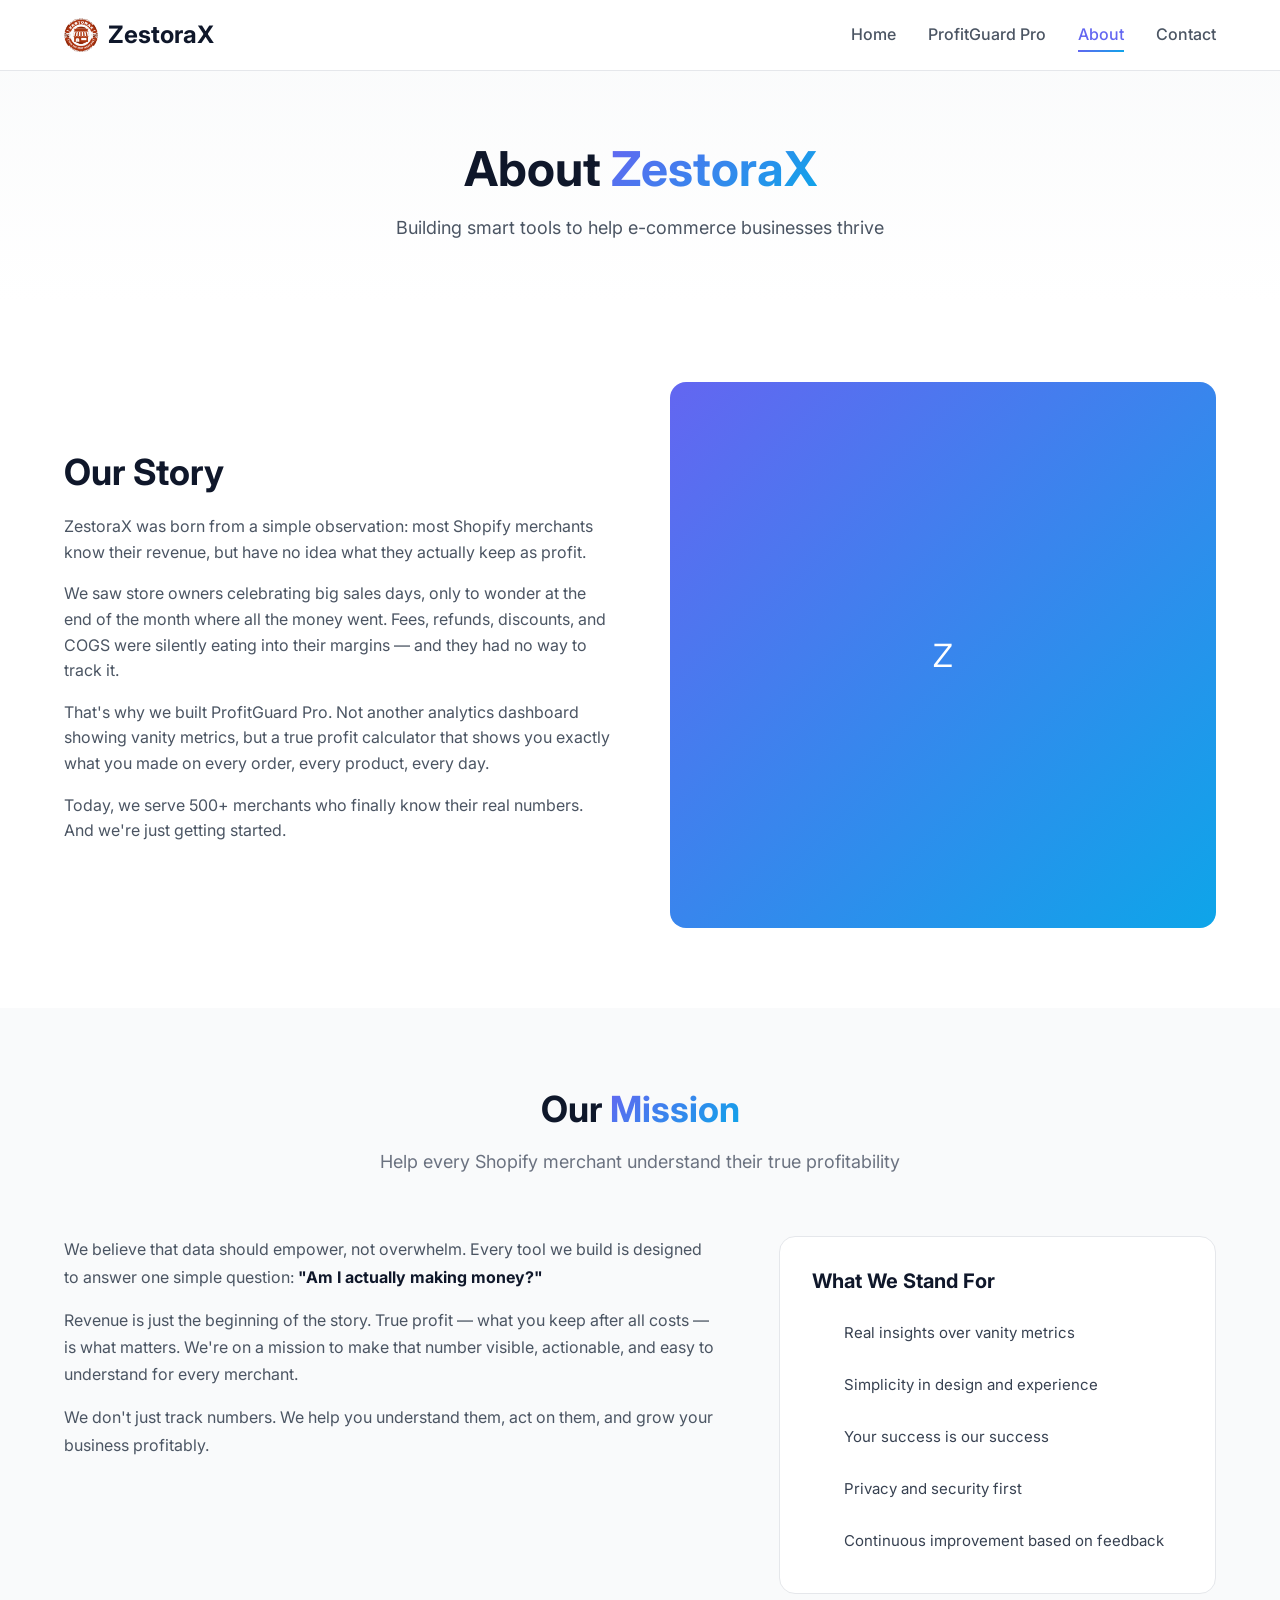
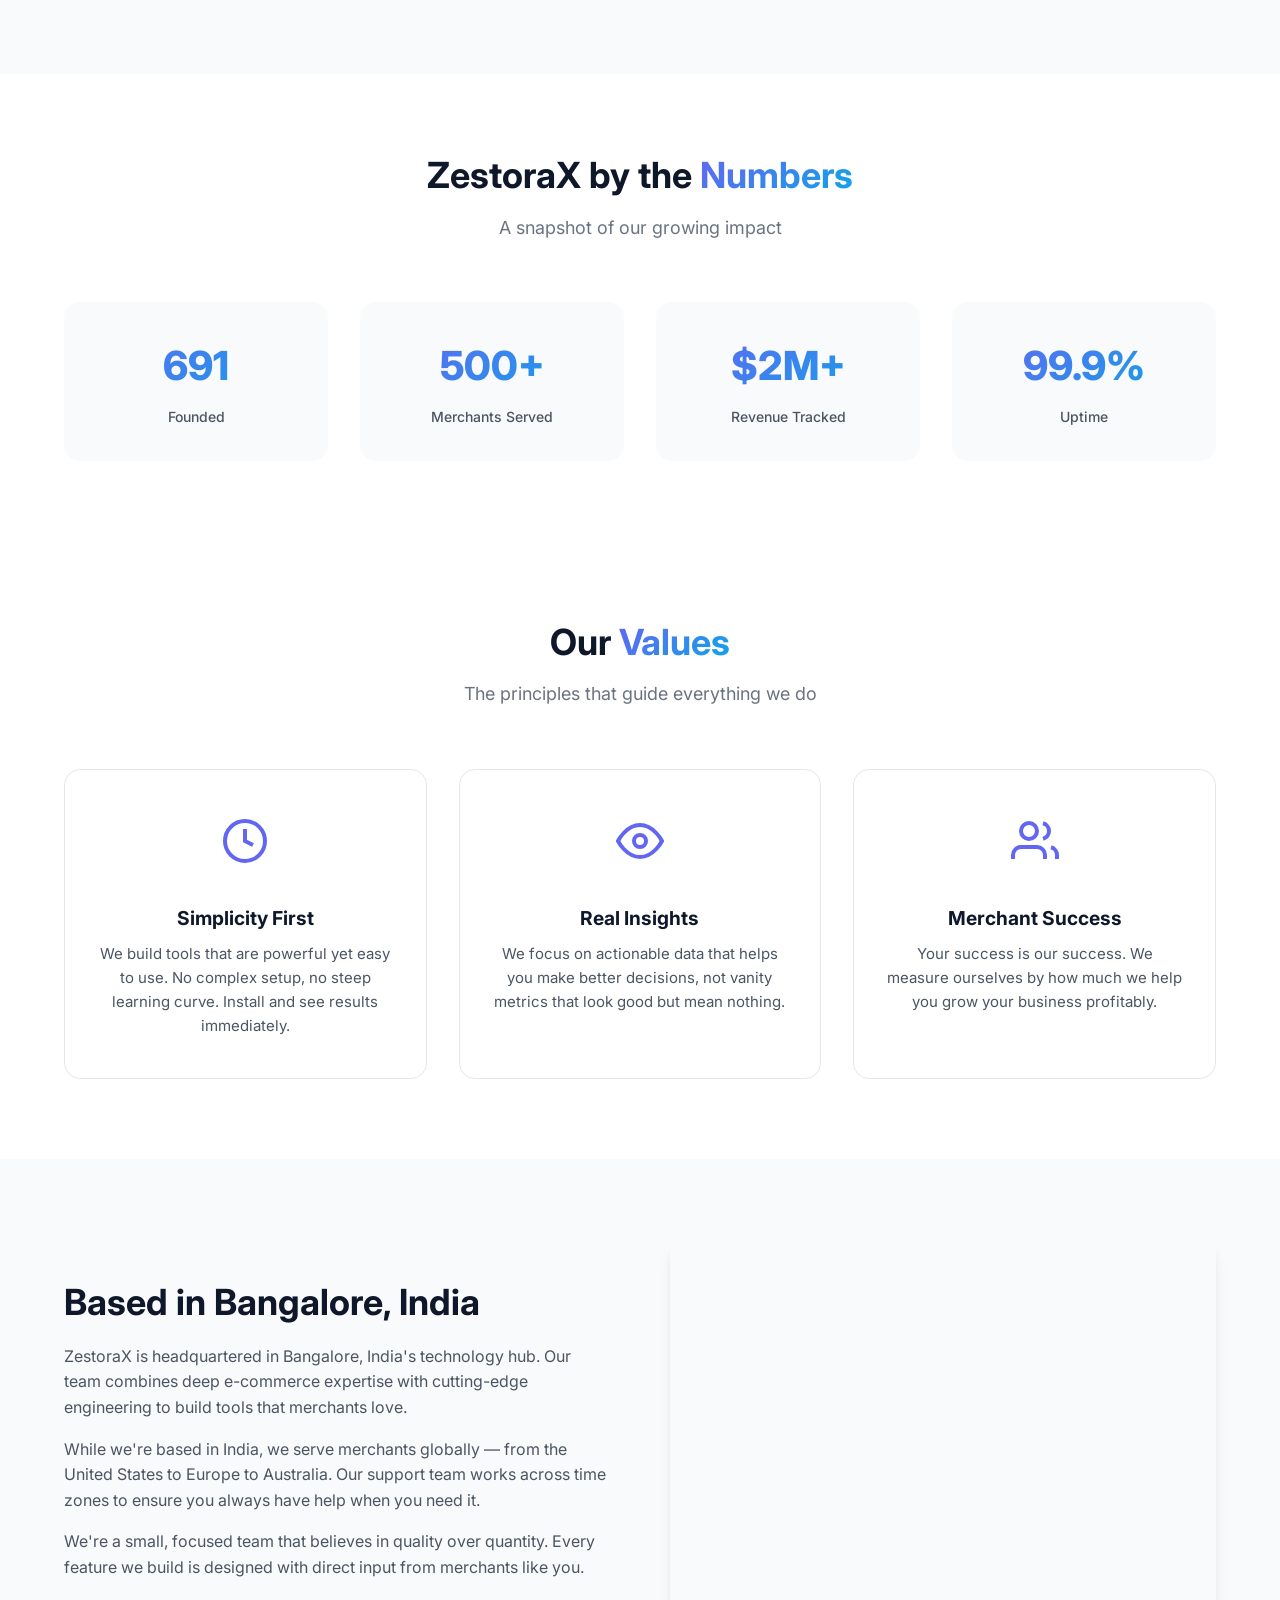
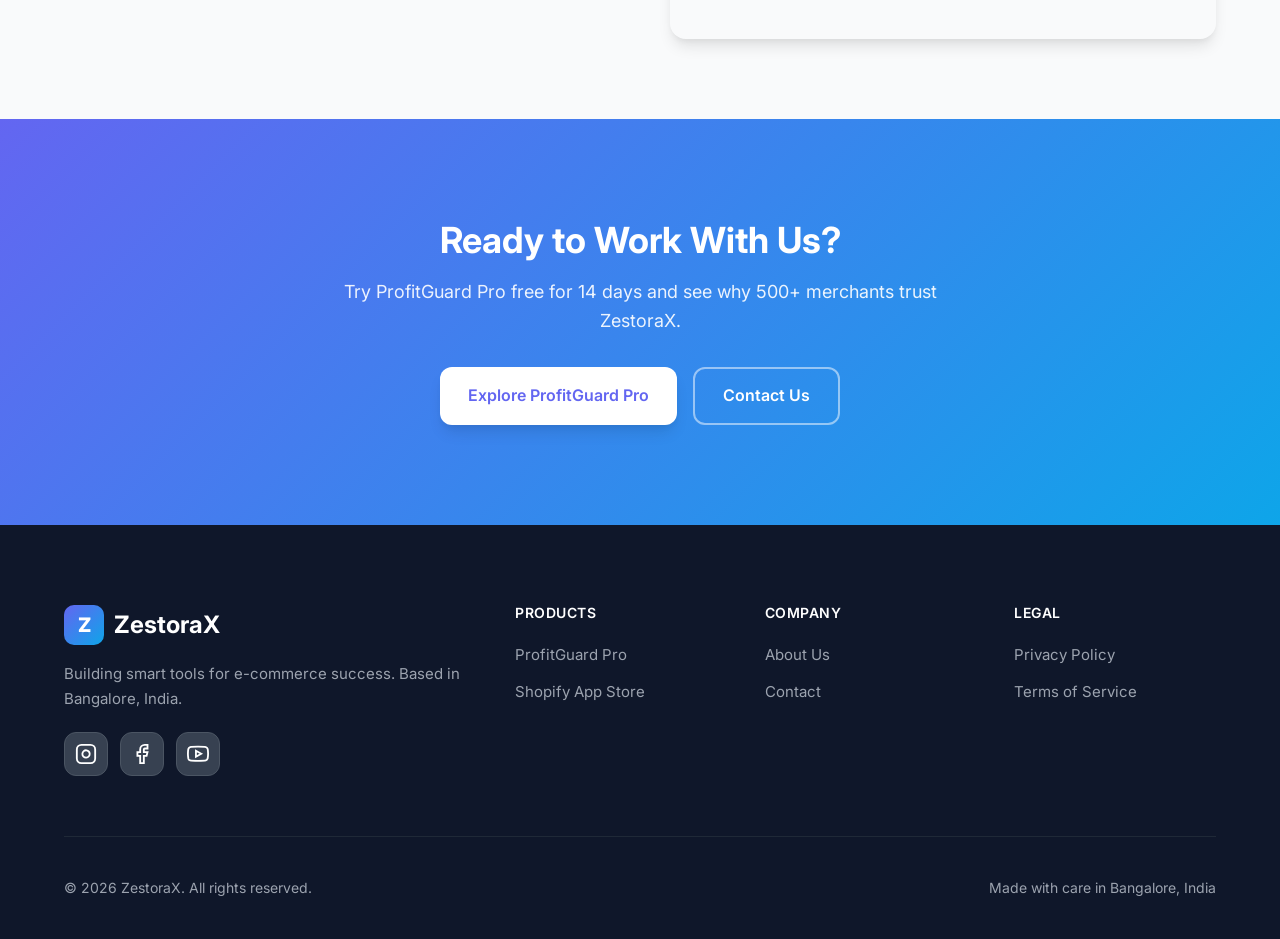
==== about.html @ a328f744 "Add social media links to all pages - YouTube: https://www.youtube.com/@ZestoraX-m9f - Instagram: ht" ====
<!DOCTYPE html>
<html lang="en">
<head>
    <meta charset="UTF-8">
    <meta name="viewport" content="width=device-width, initial-scale=1.0">
    <meta name="description" content="About ZestoraX - Learn about our mission to help Shopify merchants understand their true profitability. Based in Bangalore, serving 500+ merchants worldwide.">
    <meta name="keywords" content="ZestoraX, about us, Shopify apps, e-commerce tools, Bangalore, profit analytics">
    <title>About Us - ZestoraX | E-commerce Tools for Shopify</title>
    <link rel="stylesheet" href="css/styles.css">
    <link rel="preconnect" href="https://fonts.googleapis.com">
    <link rel="preconnect" href="https://fonts.gstatic.com" crossorigin>
    <link href="https://fonts.googleapis.com/css2?family=Inter:wght@400;500;600;700;800&display=swap" rel="stylesheet">
    <link rel="icon" type="image/png" href="images/logo.png">
</head>
<body>
    <!-- Navigation -->
    <nav class="navbar">
        <div class="container">
            <a href="index.html" class="logo">
                <img src="images/logo.png" alt="ZestoraX" class="logo-img">
                <span class="logo-text">ZestoraX</span>
            </a>
            <button class="mobile-menu-btn" aria-label="Toggle menu">
                <span></span>
                <span></span>
                <span></span>
            </button>
            <ul class="nav-links">
                <li><a href="index.html">Home</a></li>
                <li><a href="profitguard-pro.html">ProfitGuard Pro</a></li>
                <li><a href="about.html" class="active">About</a></li>
                <li><a href="contact.html">Contact</a></li>
            </ul>
        </div>
    </nav>

    <!-- Page Header -->
    <section class="page-header">
        <div class="container">
            <h1>About <span class="gradient-text">ZestoraX</span></h1>
            <p>Building smart tools to help e-commerce businesses thrive</p>
        </div>
    </section>

    <!-- Our Story Section -->
    <section class="about-content">
        <div class="container">
            <div class="about-grid">
                <div class="about-text">
                    <h2>Our Story</h2>
                    <p>
                        ZestoraX was born from a simple observation: most Shopify merchants know their revenue, but have no idea what they actually keep as profit.
                    </p>
                    <p>
                        We saw store owners celebrating big sales days, only to wonder at the end of the month where all the money went. Fees, refunds, discounts, and COGS were silently eating into their margins — and they had no way to track it.
                    </p>
                    <p>
                        That's why we built ProfitGuard Pro. Not another analytics dashboard showing vanity metrics, but a true profit calculator that shows you exactly what you made on every order, every product, every day.
                    </p>
                    <p>
                        Today, we serve 500+ merchants who finally know their real numbers. And we're just getting started.
                    </p>
                </div>
                <div class="about-image">
                    <div class="placeholder">Z</div>
                </div>
            </div>
        </div>
    </section>

    <!-- Mission Section -->
    <section class="values-section">
        <div class="container">
            <div class="section-header">
                <h2>Our <span class="gradient-text">Mission</span></h2>
                <p>Help every Shopify merchant understand their true profitability</p>
            </div>
            <div class="mission-grid">
                <div class="mission-content">
                    <p>
                        We believe that data should empower, not overwhelm. Every tool we build is designed to answer one simple question: <strong>"Am I actually making money?"</strong>
                    </p>
                    <p>
                        Revenue is just the beginning of the story. True profit — what you keep after all costs — is what matters. We're on a mission to make that number visible, actionable, and easy to understand for every merchant.
                    </p>
                    <p>
                        We don't just track numbers. We help you understand them, act on them, and grow your business profitably.
                    </p>
                </div>
                <div class="mission-values">
                    <h3>What We Stand For</h3>
                    <ul class="feature-list">
                        <li>Real insights over vanity metrics</li>
                        <li>Simplicity in design and experience</li>
                        <li>Your success is our success</li>
                        <li>Privacy and security first</li>
                        <li>Continuous improvement based on feedback</li>
                    </ul>
                </div>
            </div>
        </div>
    </section>

    <!-- Company Stats Section -->
    <section class="company-stats">
        <div class="container">
            <div class="section-header">
                <h2>ZestoraX by the <span class="gradient-text">Numbers</span></h2>
                <p>A snapshot of our growing impact</p>
            </div>
            <div class="stats-grid">
                <div class="stat-card">
                    <div class="stat-value">2026</div>
                    <div class="stat-label">Founded</div>
                </div>
                <div class="stat-card">
                    <div class="stat-value">500+</div>
                    <div class="stat-label">Merchants Served</div>
                </div>
                <div class="stat-card">
                    <div class="stat-value">$2M+</div>
                    <div class="stat-label">Revenue Tracked</div>
                </div>
                <div class="stat-card">
                    <div class="stat-value">99.9%</div>
                    <div class="stat-label">Uptime</div>
                </div>
            </div>
        </div>
    </section>

    <!-- Values Section -->
    <section class="values-section" style="background: var(--white);">
        <div class="container">
            <div class="section-header">
                <h2>Our <span class="gradient-text">Values</span></h2>
                <p>The principles that guide everything we do</p>
            </div>
            <div class="values-grid">
                <div class="value-card">
                    <div class="icon">
                        <svg viewBox="0 0 24 24" fill="none" stroke="currentColor" stroke-width="2" style="width: 48px; height: 48px; stroke: var(--primary);">
                            <circle cx="12" cy="12" r="10"/>
                            <polyline points="12 6 12 12 16 14"/>
                        </svg>
                    </div>
                    <h3>Simplicity First</h3>
                    <p>We build tools that are powerful yet easy to use. No complex setup, no steep learning curve. Install and see results immediately.</p>
                </div>
                <div class="value-card">
                    <div class="icon">
                        <svg viewBox="0 0 24 24" fill="none" stroke="currentColor" stroke-width="2" style="width: 48px; height: 48px; stroke: var(--primary);">
                            <path d="M1 12s4-8 11-8 11 8 11 8-4 8-11 8-11-8-11-8z"/>
                            <circle cx="12" cy="12" r="3"/>
                        </svg>
                    </div>
                    <h3>Real Insights</h3>
                    <p>We focus on actionable data that helps you make better decisions, not vanity metrics that look good but mean nothing.</p>
                </div>
                <div class="value-card">
                    <div class="icon">
                        <svg viewBox="0 0 24 24" fill="none" stroke="currentColor" stroke-width="2" style="width: 48px; height: 48px; stroke: var(--primary);">
                            <path d="M17 21v-2a4 4 0 0 0-4-4H5a4 4 0 0 0-4 4v2"/>
                            <circle cx="9" cy="7" r="4"/>
                            <path d="M23 21v-2a4 4 0 0 0-3-3.87"/>
                            <path d="M16 3.13a4 4 0 0 1 0 7.75"/>
                        </svg>
                    </div>
                    <h3>Merchant Success</h3>
                    <p>Your success is our success. We measure ourselves by how much we help you grow your business profitably.</p>
                </div>
            </div>
        </div>
    </section>

    <!-- Location Section -->
    <section class="about-content" style="background: var(--gray-50);">
        <div class="container">
            <div class="about-grid">
                <div class="about-text">
                    <h2>Based in Bangalore, India</h2>
                    <p>
                        ZestoraX is headquartered in Bangalore, India's technology hub. Our team combines deep e-commerce expertise with cutting-edge engineering to build tools that merchants love.
                    </p>
                    <p>
                        While we're based in India, we serve merchants globally — from the United States to Europe to Australia. Our support team works across time zones to ensure you always have help when you need it.
                    </p>
                    <p>
                        We're a small, focused team that believes in quality over quantity. Every feature we build is designed with direct input from merchants like you.
                    </p>
                </div>
                <div class="map-container">
                    <iframe
                        src="https://www.google.com/maps/embed?pb=!1m18!1m12!1m3!1d497699.9973874144!2d77.35074421903857!3d12.95384772557481!2m3!1f0!2f0!3f0!3m2!1i1024!2i768!4f13.1!3m3!1m2!1s0x3bae1670c9b44e6d%3A0xf8dfc3e8517e4fe0!2sBengaluru%2C%20Karnataka%2C%20India!5e0!3m2!1sen!2sus!4v1699000000000!5m2!1sen!2sus"
                        width="100%"
                        height="100%"
                        style="border:0; border-radius: 16px;"
                        allowfullscreen=""
                        loading="lazy"
                        referrerpolicy="no-referrer-when-downgrade">
                    </iframe>
                </div>
            </div>
        </div>
    </section>

    <!-- CTA Section -->
    <section class="cta">
        <div class="container">
            <div class="cta-content">
                <h2>Ready to Work With Us?</h2>
                <p>Try ProfitGuard Pro free for 14 days and see why 500+ merchants trust ZestoraX.</p>
                <div style="display: flex; gap: 16px; justify-content: center; flex-wrap: wrap;">
                    <a href="profitguard-pro.html" class="btn btn-white">Explore ProfitGuard Pro</a>
                    <a href="contact.html" class="btn btn-outline-light">Contact Us</a>
                </div>
            </div>
        </div>
    </section>

    <!-- Footer -->
    <footer class="footer">
        <div class="container">
            <div class="footer-grid">
                <div class="footer-brand">
                    <a href="index.html" class="logo">
                        <span class="logo-icon">Z</span>
                        <span class="logo-text">ZestoraX</span>
                    </a>
                    <p>Building smart tools for e-commerce success. Based in Bangalore, India.</p>
                    <!-- Social Media Links -->
                    <div class="social-links">
                        <a href="https://www.instagram.com/zestorax.shop/" target="_blank" aria-label="Instagram" class="social-link">
                            <svg viewBox="0 0 24 24" fill="none" stroke="currentColor" stroke-width="2">
                                <rect x="2" y="2" width="20" height="20" rx="5" ry="5"/>
                                <path d="M16 11.37A4 4 0 1 1 12.63 8 4 4 0 0 1 16 11.37z"/>
                                <line x1="17.5" y1="6.5" x2="17.51" y2="6.5"/>
                            </svg>
                        </a>
                        <a href="https://www.facebook.com/profile.php?id=61576040707644" target="_blank" aria-label="Facebook" class="social-link">
                            <svg viewBox="0 0 24 24" fill="none" stroke="currentColor" stroke-width="2">
                                <path d="M18 2h-3a5 5 0 0 0-5 5v3H7v4h3v8h4v-8h3l1-4h-4V7a1 1 0 0 1 1-1h3z"/>
                            </svg>
                        </a>
                        <a href="https://www.youtube.com/@ZestoraX-m9f" target="_blank" aria-label="YouTube" class="social-link">
                            <svg viewBox="0 0 24 24" fill="none" stroke="currentColor" stroke-width="2">
                                <path d="M22.54 6.42a2.78 2.78 0 0 0-1.94-2C18.88 4 12 4 12 4s-6.88 0-8.6.46a2.78 2.78 0 0 0-1.94 2A29 29 0 0 0 1 11.75a29 29 0 0 0 .46 5.33A2.78 2.78 0 0 0 3.4 19c1.72.46 8.6.46 8.6.46s6.88 0 8.6-.46a2.78 2.78 0 0 0 1.94-2 29 29 0 0 0 .46-5.25 29 29 0 0 0-.46-5.33z"/>
                                <polygon points="9.75 15.02 15.5 11.75 9.75 8.48 9.75 15.02"/>
                            </svg>
                        </a>
                    </div>
                </div>
                <div class="footer-links">
                    <h4>Products</h4>
                    <ul>
                        <li><a href="profitguard-pro.html">ProfitGuard Pro</a></li>
                        <li><a href="https://apps.shopify.com/profitguard-2" target="_blank">Shopify App Store</a></li>
                    </ul>
                </div>
                <div class="footer-links">
                    <h4>Company</h4>
                    <ul>
                        <li><a href="about.html">About Us</a></li>
                        <li><a href="contact.html">Contact</a></li>
                    </ul>
                </div>
                <div class="footer-links">
                    <h4>Legal</h4>
                    <ul>
                        <li><a href="privacy.html">Privacy Policy</a></li>
                        <li><a href="terms.html">Terms of Service</a></li>
                    </ul>
                </div>
            </div>
            <div class="footer-bottom">
                <p>&copy; 2026 ZestoraX. All rights reserved.</p>
                <p>Made with care in Bangalore, India</p>
            </div>
        </div>
    </footer>

    <script src="js/main.js"></script>
</body>
</html>
---- css/styles.css ----
/* ============================================
   ZestoraX Website - Professional Styles
   ============================================ */

/* CSS Variables */
:root {
    --primary: #6366f1;
    --primary-dark: #4f46e5;
    --primary-light: #818cf8;
    --secondary: #0ea5e9;
    --accent: #22c55e;
    --accent-light: #4ade80;
    --warning: #f59e0b;
    --danger: #ef4444;
    --dark: #0f172a;
    --dark-light: #1e293b;
    --gray-900: #111827;
    --gray-800: #1f2937;
    --gray-700: #374151;
    --gray-600: #4b5563;
    --gray-500: #6b7280;
    --gray-400: #9ca3af;
    --gray-300: #d1d5db;
    --gray-200: #e5e7eb;
    --gray-100: #f3f4f6;
    --gray-50: #f9fafb;
    --white: #ffffff;
    --gradient: linear-gradient(135deg, var(--primary) 0%, var(--secondary) 100%);
    --gradient-dark: linear-gradient(135deg, var(--primary-dark) 0%, #0284c7 100%);
    --gradient-subtle: linear-gradient(135deg, rgba(99, 102, 241, 0.1) 0%, rgba(14, 165, 233, 0.1) 100%);
    --shadow-sm: 0 1px 2px 0 rgba(0, 0, 0, 0.05);
    --shadow: 0 4px 6px -1px rgba(0, 0, 0, 0.1), 0 2px 4px -1px rgba(0, 0, 0, 0.06);
    --shadow-md: 0 10px 15px -3px rgba(0, 0, 0, 0.1), 0 4px 6px -2px rgba(0, 0, 0, 0.05);
    --shadow-lg: 0 20px 25px -5px rgba(0, 0, 0, 0.1), 0 10px 10px -5px rgba(0, 0, 0, 0.04);
    --shadow-xl: 0 25px 50px -12px rgba(0, 0, 0, 0.25);
    --radius: 12px;
    --radius-lg: 16px;
    --radius-xl: 24px;
    --transition: all 0.3s ease;
}

/* Reset & Base */
*, *::before, *::after {
    margin: 0;
    padding: 0;
    box-sizing: border-box;
}

html {
    scroll-behavior: smooth;
}

body {
    font-family: 'Inter', -apple-system, BlinkMacSystemFont, 'Segoe UI', Roboto, sans-serif;
    font-size: 16px;
    line-height: 1.6;
    color: var(--gray-700);
    background: var(--white);
    -webkit-font-smoothing: antialiased;
}

a {
    text-decoration: none;
    color: inherit;
    transition: var(--transition);
}

ul {
    list-style: none;
}

img {
    max-width: 100%;
    height: auto;
}

/* Container */
.container {
    max-width: 1200px;
    margin: 0 auto;
    padding: 0 24px;
}

/* Typography */
h1, h2, h3, h4, h5, h6 {
    color: var(--dark);
    font-weight: 700;
    line-height: 1.2;
}

h1 { font-size: clamp(2rem, 4vw, 3rem); }
h2 { font-size: clamp(1.5rem, 3vw, 2.25rem); }
h3 { font-size: clamp(1.1rem, 1.5vw, 1.25rem); }

.gradient-text {
    background: var(--gradient);
    -webkit-background-clip: text;
    -webkit-text-fill-color: transparent;
    background-clip: text;
}

/* Buttons */
.btn {
    display: inline-flex;
    align-items: center;
    justify-content: center;
    padding: 14px 28px;
    font-size: 16px;
    font-weight: 600;
    border-radius: var(--radius);
    cursor: pointer;
    transition: var(--transition);
    border: none;
    gap: 8px;
}

.btn-primary {
    background: var(--gradient);
    color: var(--white);
    box-shadow: 0 4px 14px rgba(99, 102, 241, 0.4);
}

.btn-primary:hover {
    transform: translateY(-2px);
    box-shadow: 0 6px 20px rgba(99, 102, 241, 0.5);
}

.btn-secondary {
    background: var(--white);
    color: var(--primary);
    border: 2px solid var(--gray-200);
}

.btn-secondary:hover {
    border-color: var(--primary);
    background: var(--gray-50);
}

.btn-white {
    background: var(--white);
    color: var(--primary);
    box-shadow: var(--shadow-md);
}

.btn-white:hover {
    transform: translateY(-2px);
    box-shadow: var(--shadow-lg);
}

/* Navigation */
.navbar {
    position: fixed;
    top: 0;
    left: 0;
    right: 0;
    z-index: 1000;
    background: rgba(255, 255, 255, 0.95);
    backdrop-filter: blur(10px);
    border-bottom: 1px solid var(--gray-200);
    padding: 16px 0;
}

.navbar .container {
    display: flex;
    align-items: center;
    justify-content: space-between;
}

.logo {
    display: flex;
    align-items: center;
    gap: 10px;
    font-weight: 700;
    font-size: 24px;
    color: var(--dark);
}

.logo-icon {
    display: flex;
    align-items: center;
    justify-content: center;
    width: 40px;
    height: 40px;
    background: var(--gradient);
    color: var(--white);
    border-radius: 10px;
    font-weight: 800;
    font-size: 20px;
}

.logo-img {
    width: 34px;
    height: 34px;
    border-radius: 7px;
    object-fit: contain;
}

.nav-links {
    display: flex;
    align-items: center;
    gap: 32px;
}

.nav-links a {
    font-weight: 500;
    color: var(--gray-600);
    padding: 8px 0;
    position: relative;
}

.nav-links a::after {
    content: '';
    position: absolute;
    bottom: 0;
    left: 0;
    width: 0;
    height: 2px;
    background: var(--gradient);
    transition: var(--transition);
}

.nav-links a:hover,
.nav-links a.active {
    color: var(--primary);
}

.nav-links a:hover::after,
.nav-links a.active::after {
    width: 100%;
}

.mobile-menu-btn {
    display: none;
    flex-direction: column;
    gap: 5px;
    padding: 8px;
    background: none;
    border: none;
    cursor: pointer;
}

.mobile-menu-btn span {
    width: 24px;
    height: 2px;
    background: var(--dark);
    transition: var(--transition);
}

/* ============================================
   Hero Section - Split Layout
   ============================================ */
.hero {
    position: relative;
    padding: 160px 0 100px;
    overflow: hidden;
    background: linear-gradient(180deg, var(--gray-50) 0%, var(--white) 100%);
}

.hero-bg {
    position: absolute;
    top: 0;
    right: 0;
    width: 50%;
    height: 100%;
    background: var(--gradient);
    opacity: 0.05;
    border-radius: 0 0 0 50%;
    pointer-events: none;
}

.hero.hero-split .hero-grid {
    display: grid;
    grid-template-columns: 1fr 1fr;
    gap: 60px;
    align-items: center;
}

.hero-content {
    max-width: 600px;
}

.hero-title {
    margin-bottom: 24px;
}

.hero-subtitle {
    font-size: 1.1rem;
    color: var(--gray-600);
    margin-bottom: 32px;
    max-width: 500px;
}

.hero-buttons {
    display: flex;
    gap: 16px;
    flex-wrap: wrap;
    margin-bottom: 24px;
}

.hero-trust {
    display: flex;
    align-items: center;
    gap: 12px;
}

.trust-text {
    font-size: 14px;
    color: var(--gray-500);
}

.hero-stats {
    display: flex;
    gap: 48px;
    flex-wrap: wrap;
}

.stat-item {
    display: flex;
    flex-direction: column;
}

.stat-number {
    font-size: 2rem;
    font-weight: 800;
    background: var(--gradient);
    -webkit-background-clip: text;
    -webkit-text-fill-color: transparent;
    background-clip: text;
}

.stat-label {
    color: var(--gray-500);
    font-size: 14px;
    font-weight: 500;
}

/* Hero Right Side - Metrics & Badge */
.hero-right {
    display: flex;
    flex-direction: column;
    gap: 24px;
}

.shopify-badge-large {
    display: flex;
    align-items: center;
    gap: 12px;
    padding: 16px 24px;
    background: linear-gradient(135deg, #96bf48 0%, #5e8e3e 100%);
    border-radius: var(--radius);
    color: var(--white);
    font-weight: 600;
    font-size: 15px;
    width: fit-content;
}

.shopify-badge-large .badge-icon {
    width: 32px;
    height: 32px;
    display: flex;
    align-items: center;
    justify-content: center;
}

.shopify-badge-large .badge-icon svg {
    width: 24px;
    height: 24px;
    stroke: var(--white);
}

.hero-metrics {
    display: grid;
    grid-template-columns: repeat(2, 1fr);
    gap: 16px;
}

.metric-card {
    padding: 24px;
    background: var(--white);
    border-radius: var(--radius);
    border: 1px solid var(--gray-200);
    text-align: center;
    transition: var(--transition);
}

.metric-card:hover {
    transform: translateY(-4px);
    box-shadow: var(--shadow-md);
}

.metric-card.highlight {
    background: var(--gradient);
    border: none;
}

.metric-card.highlight .metric-value,
.metric-card.highlight .metric-label {
    color: var(--white);
}

.metric-value {
    font-size: 1.75rem;
    font-weight: 800;
    color: var(--dark);
    margin-bottom: 4px;
}

.metric-label {
    font-size: 13px;
    color: var(--gray-600);
    font-weight: 500;
}

/* Revenue Protection Section */
.revenue-protection {
    padding: 100px 0;
    background: linear-gradient(180deg, var(--gray-50) 0%, var(--white) 100%);
}

.protection-grid {
    display: grid;
    grid-template-columns: repeat(4, 1fr);
    gap: 24px;
}

.protection-card {
    padding: 32px 24px;
    background: var(--white);
    border-radius: var(--radius-lg);
    border: 1px solid var(--gray-200);
    text-align: center;
    transition: var(--transition);
}

.protection-card:hover {
    transform: translateY(-4px);
    box-shadow: var(--shadow-lg);
    border-color: transparent;
}

.protection-icon {
    width: 64px;
    height: 64px;
    display: flex;
    align-items: center;
    justify-content: center;
    background: var(--gradient-subtle);
    border-radius: 16px;
    margin: 0 auto 20px;
}

.protection-icon svg {
    width: 32px;
    height: 32px;
    stroke: var(--primary);
}

.protection-icon.warning {
    background: linear-gradient(135deg, rgba(245, 158, 11, 0.1) 0%, rgba(245, 158, 11, 0.05) 100%);
}

.protection-icon.warning svg {
    stroke: var(--warning);
}

.protection-icon.success {
    background: linear-gradient(135deg, rgba(34, 197, 94, 0.1) 0%, rgba(34, 197, 94, 0.05) 100%);
}

.protection-icon.success svg {
    stroke: var(--accent);
}

.protection-card h3 {
    font-size: 1.1rem;
    margin-bottom: 12px;
}

.protection-card p {
    color: var(--gray-600);
    font-size: 14px;
    line-height: 1.6;
}

/* Screenshot Placeholder */
.hero-screenshot {
    position: relative;
}

.screenshot-placeholder {
    background: var(--gradient-subtle);
    border: 2px dashed var(--gray-300);
    border-radius: var(--radius-lg);
    aspect-ratio: 16/10;
    display: flex;
    align-items: center;
    justify-content: center;
    transition: var(--transition);
}

.screenshot-placeholder:hover {
    border-color: var(--primary-light);
}

.placeholder-content {
    display: flex;
    flex-direction: column;
    align-items: center;
    gap: 12px;
    color: var(--gray-500);
    text-align: center;
    padding: 20px;
}

.placeholder-content svg {
    width: 48px;
    height: 48px;
    stroke: var(--gray-400);
}

.placeholder-content span {
    font-weight: 500;
    font-size: 14px;
}

.placeholder-content small {
    font-size: 12px;
    color: var(--gray-400);
}

/* Section Styles */
.section-header {
    text-align: center;
    margin-bottom: 60px;
}

.section-header h2 {
    margin-bottom: 16px;
}

.section-header p {
    font-size: 1.125rem;
    color: var(--gray-500);
    max-width: 600px;
    margin: 0 auto;
}

/* ============================================
   Problem Section
   ============================================ */
.problem-section {
    padding: 100px 0;
    background: var(--white);
}

.problem-grid {
    display: grid;
    grid-template-columns: repeat(3, 1fr);
    gap: 32px;
}

.problem-card {
    padding: 40px 32px;
    background: var(--white);
    border: 1px solid var(--gray-200);
    border-radius: var(--radius-lg);
    text-align: center;
    transition: var(--transition);
}

.problem-card:hover {
    transform: translateY(-4px);
    box-shadow: var(--shadow-lg);
    border-color: transparent;
}

.problem-icon {
    width: 72px;
    height: 72px;
    display: flex;
    align-items: center;
    justify-content: center;
    background: linear-gradient(135deg, rgba(99, 102, 241, 0.1) 0%, rgba(14, 165, 233, 0.1) 100%);
    border-radius: 50%;
    margin: 0 auto 24px;
}

.problem-icon svg {
    width: 32px;
    height: 32px;
    stroke: var(--primary);
}

.problem-icon.warning svg {
    stroke: var(--warning);
}

.problem-icon.warning {
    background: linear-gradient(135deg, rgba(245, 158, 11, 0.1) 0%, rgba(245, 158, 11, 0.05) 100%);
}

.problem-icon.danger svg {
    stroke: var(--danger);
}

.problem-icon.danger {
    background: linear-gradient(135deg, rgba(239, 68, 68, 0.1) 0%, rgba(239, 68, 68, 0.05) 100%);
}

.problem-card h3 {
    margin-bottom: 12px;
    font-size: 1.25rem;
}

.problem-card p {
    color: var(--gray-600);
    font-size: 15px;
    line-height: 1.7;
}

/* ============================================
   Solution Demo Section
   ============================================ */
.solution-section {
    padding: 100px 0;
    background: var(--gray-50);
}

.solution-demo {
    max-width: 900px;
    margin: 0 auto;
}

.demo-comparison {
    display: grid;
    grid-template-columns: 1fr auto 1fr;
    gap: 40px;
    align-items: center;
}

.demo-before,
.demo-after {
    text-align: center;
}

.demo-before h4,
.demo-after h4 {
    font-size: 14px;
    text-transform: uppercase;
    letter-spacing: 1px;
    margin-bottom: 20px;
    color: var(--gray-500);
}

.demo-card {
    background: var(--white);
    border-radius: var(--radius-lg);
    padding: 24px;
    border: 1px solid var(--gray-200);
}

.demo-card.blur {
    opacity: 0.7;
}

.demo-line {
    display: flex;
    justify-content: space-between;
    align-items: center;
    padding: 12px 0;
    border-bottom: 1px solid var(--gray-100);
    font-size: 15px;
}

.demo-line:last-child {
    border-bottom: none;
}

.demo-line .value {
    font-weight: 600;
    font-family: 'SF Mono', 'Monaco', monospace;
}

.demo-line.mystery .value {
    color: var(--gray-400);
    font-size: 20px;
}

.demo-line.cost .value {
    color: var(--danger);
}

.demo-line.profit {
    background: linear-gradient(135deg, rgba(34, 197, 94, 0.1) 0%, rgba(34, 197, 94, 0.05) 100%);
    margin: 12px -24px -24px;
    padding: 16px 24px;
    border-radius: 0 0 var(--radius-lg) var(--radius-lg);
    border-bottom: none;
}

.demo-line.profit span:first-child {
    font-weight: 600;
    color: var(--dark);
}

.demo-line.profit .value.highlight {
    color: var(--accent);
    font-size: 1.25rem;
}

.demo-arrow {
    display: flex;
    align-items: center;
    justify-content: center;
}

.demo-arrow svg {
    width: 32px;
    height: 32px;
    stroke: var(--primary);
}

.demo-label {
    margin-top: 16px;
    font-size: 14px;
    color: var(--gray-500);
}

/* ============================================
   Features Showcase Section
   ============================================ */
.features-showcase {
    padding: 100px 0;
    background: var(--white);
}

.feature-showcase-grid {
    display: flex;
    flex-direction: column;
    gap: 80px;
}

.feature-showcase-item {
    display: grid;
    grid-template-columns: 1fr 1fr;
    gap: 60px;
    align-items: center;
}

.feature-showcase-item.reverse {
    direction: rtl;
}

.feature-showcase-item.reverse > * {
    direction: ltr;
}

.feature-showcase-content {
    padding: 20px 0;
}

.feature-number {
    font-size: 48px;
    font-weight: 800;
    background: var(--gradient);
    -webkit-background-clip: text;
    -webkit-text-fill-color: transparent;
    background-clip: text;
    opacity: 0.3;
    line-height: 1;
    margin-bottom: 16px;
}

.feature-showcase-content h3 {
    font-size: 1.5rem;
    margin-bottom: 16px;
}

.feature-showcase-content > p {
    color: var(--gray-600);
    margin-bottom: 24px;
    font-size: 16px;
    line-height: 1.7;
}

.feature-list {
    display: flex;
    flex-direction: column;
    gap: 12px;
}

.feature-list li {
    display: flex;
    align-items: center;
    gap: 12px;
    color: var(--gray-700);
    font-size: 15px;
}

.feature-list li::before {
    content: '';
    width: 20px;
    height: 20px;
    background: var(--gradient);
    border-radius: 50%;
    display: flex;
    align-items: center;
    justify-content: center;
    flex-shrink: 0;
    background-image: url("data:image/svg+xml,%3Csvg xmlns='http://www.w3.org/2000/svg' viewBox='0 0 24 24' fill='none' stroke='white' stroke-width='3'%3E%3Cpolyline points='20 6 9 17 4 12'/%3E%3C/svg%3E");
    background-position: center;
    background-repeat: no-repeat;
    background-size: 12px;
}

.feature-showcase-image .screenshot-placeholder {
    aspect-ratio: 4/3;
}

/* ============================================
   Audience Section (Who It's For)
   ============================================ */
.audience-section {
    padding: 100px 0;
    background: var(--gray-50);
}

.audience-grid {
    display: grid;
    grid-template-columns: repeat(4, 1fr);
    gap: 24px;
}

.audience-card {
    padding: 32px 24px;
    background: var(--white);
    border-radius: var(--radius-lg);
    border: 1px solid var(--gray-200);
    text-align: center;
    transition: var(--transition);
}

.audience-card:hover {
    transform: translateY(-4px);
    box-shadow: var(--shadow-lg);
    border-color: transparent;
}

.audience-icon {
    width: 56px;
    height: 56px;
    display: flex;
    align-items: center;
    justify-content: center;
    background: var(--gradient-subtle);
    border-radius: 12px;
    margin: 0 auto 20px;
}

.audience-icon svg {
    width: 28px;
    height: 28px;
    stroke: var(--primary);
}

.audience-card h3 {
    font-size: 1rem;
    margin-bottom: 8px;
}

.audience-card p {
    color: var(--gray-600);
    font-size: 14px;
}

/* ============================================
   Pricing Section
   ============================================ */
.pricing-section {
    padding: 100px 0;
    background: var(--white);
}

.pricing-grid {
    display: grid;
    grid-template-columns: repeat(3, 1fr);
    gap: 32px;
    max-width: 1000px;
    margin: 0 auto;
}

.pricing-card {
    position: relative;
    padding: 40px 32px;
    background: var(--white);
    border-radius: var(--radius-lg);
    border: 1px solid var(--gray-200);
    transition: var(--transition);
    display: flex;
    flex-direction: column;
}

.pricing-card:hover {
    transform: translateY(-4px);
    box-shadow: var(--shadow-lg);
}

.pricing-card.popular {
    border: 2px solid var(--primary);
    transform: scale(1.05);
}

.pricing-card.popular:hover {
    transform: scale(1.05) translateY(-4px);
}

.popular-badge {
    position: absolute;
    top: -12px;
    left: 50%;
    transform: translateX(-50%);
    padding: 6px 16px;
    background: var(--gradient);
    color: var(--white);
    font-size: 12px;
    font-weight: 600;
    border-radius: 20px;
    white-space: nowrap;
}

.pricing-header {
    text-align: center;
    padding-bottom: 24px;
    border-bottom: 1px solid var(--gray-200);
    margin-bottom: 24px;
}

.pricing-header h3 {
    font-size: 1.25rem;
    margin-bottom: 16px;
}

.pricing-price {
    display: flex;
    align-items: baseline;
    justify-content: center;
    gap: 2px;
    margin-bottom: 12px;
}

.pricing-price .currency {
    font-size: 1.5rem;
    font-weight: 600;
    color: var(--dark);
}

.pricing-price .amount {
    font-size: 3rem;
    font-weight: 800;
    color: var(--dark);
    line-height: 1;
}

.pricing-price .period {
    font-size: 1rem;
    color: var(--gray-500);
}

.pricing-description {
    color: var(--gray-600);
    font-size: 14px;
}

.pricing-features {
    display: flex;
    flex-direction: column;
    gap: 16px;
    margin-bottom: 32px;
    flex-grow: 1;
}

.pricing-features li {
    display: flex;
    align-items: center;
    gap: 12px;
    font-size: 15px;
    color: var(--gray-700);
}

.pricing-features li svg {
    width: 20px;
    height: 20px;
    stroke: var(--accent);
    flex-shrink: 0;
}

.pricing-card .btn {
    width: 100%;
}

/* ============================================
   Testimonials Section
   ============================================ */
.testimonials-section {
    padding: 100px 0;
    background: var(--gray-50);
}

.testimonials-grid {
    display: grid;
    grid-template-columns: repeat(3, 1fr);
    gap: 32px;
}

.testimonial-card {
    padding: 32px;
    background: var(--white);
    border-radius: var(--radius-lg);
    border: 1px solid var(--gray-200);
    transition: var(--transition);
}

.testimonial-card:hover {
    transform: translateY(-4px);
    box-shadow: var(--shadow-lg);
}

.testimonial-content {
    margin-bottom: 24px;
}

.testimonial-content p {
    font-size: 16px;
    line-height: 1.7;
    color: var(--gray-700);
    font-style: italic;
}

.testimonial-content p::before {
    content: '"';
    font-size: 2rem;
    color: var(--primary-light);
    line-height: 0;
    vertical-align: middle;
    margin-right: 4px;
}

.testimonial-author {
    display: flex;
    align-items: center;
    gap: 12px;
}

.author-avatar {
    width: 48px;
    height: 48px;
    background: var(--gradient);
    border-radius: 50%;
    display: flex;
    align-items: center;
    justify-content: center;
    color: var(--white);
    font-weight: 600;
    font-size: 14px;
}

.author-info {
    display: flex;
    flex-direction: column;
}

.author-info strong {
    font-size: 14px;
    color: var(--dark);
}

.author-info span {
    font-size: 13px;
    color: var(--gray-500);
}

/* ============================================
   Trust Badges Section
   ============================================ */
.trust-section {
    padding: 60px 0;
    background: var(--white);
    border-top: 1px solid var(--gray-200);
    border-bottom: 1px solid var(--gray-200);
}

.trust-grid {
    display: flex;
    justify-content: center;
    align-items: center;
    gap: 60px;
    flex-wrap: wrap;
}

.trust-badge {
    display: flex;
    align-items: center;
    gap: 12px;
    color: var(--gray-600);
    font-size: 15px;
    font-weight: 500;
}

.trust-icon {
    width: 40px;
    height: 40px;
    display: flex;
    align-items: center;
    justify-content: center;
    background: var(--gradient-subtle);
    border-radius: 10px;
}

.trust-icon svg {
    width: 20px;
    height: 20px;
    stroke: var(--primary);
}

.trust-badge.shopify-trusted .trust-icon {
    background: linear-gradient(135deg, #96bf48 0%, #5e8e3e 100%);
}

.trust-badge.shopify-trusted .trust-icon svg {
    stroke: var(--white);
}

/* ============================================
   Reviews Section
   ============================================ */
.reviews-section {
    padding: 100px 0;
    background: var(--gray-50);
}

.reviews-grid {
    display: grid;
    grid-template-columns: repeat(3, 1fr);
    gap: 32px;
}

.review-card {
    padding: 32px;
    background: var(--white);
    border-radius: var(--radius-lg);
    border: 1px solid var(--gray-200);
    transition: var(--transition);
}

.review-card:hover {
    transform: translateY(-4px);
    box-shadow: var(--shadow-lg);
}

.review-stars {
    display: flex;
    gap: 4px;
    margin-bottom: 16px;
}

.review-stars svg {
    width: 20px;
    height: 20px;
    fill: #fbbf24;
}

.review-text {
    font-size: 16px;
    line-height: 1.7;
    color: var(--gray-700);
    margin-bottom: 20px;
    font-style: italic;
}

.review-author strong {
    font-size: 14px;
    color: var(--dark);
}

/* ============================================
   Social Media Links
   ============================================ */
.social-links {
    display: flex;
    gap: 12px;
    margin-top: 20px;
}

.social-link {
    width: 44px;
    height: 44px;
    display: flex;
    align-items: center;
    justify-content: center;
    background: var(--gray-700);
    border-radius: 12px;
    transition: var(--transition);
    border: 1px solid var(--gray-600);
}

.social-link:hover {
    background: var(--primary);
    border-color: var(--primary);
    transform: translateY(-2px);
}

.social-link svg {
    width: 22px;
    height: 22px;
    stroke: var(--white);
}

.social-link:hover svg {
    stroke: var(--white);
}

/* ============================================
   Original Features Section (Keep for other pages)
   ============================================ */
.features {
    padding: 100px 0;
    background: var(--white);
}

.features-grid {
    display: grid;
    grid-template-columns: repeat(auto-fit, minmax(260px, 1fr));
    gap: 32px;
}

.feature-card {
    padding: 32px;
    background: var(--white);
    border: 1px solid var(--gray-200);
    border-radius: var(--radius-lg);
    transition: var(--transition);
}

.feature-card:hover {
    transform: translateY(-4px);
    box-shadow: var(--shadow-lg);
    border-color: transparent;
}

.feature-icon {
    width: 56px;
    height: 56px;
    display: flex;
    align-items: center;
    justify-content: center;
    background: linear-gradient(135deg, rgba(99, 102, 241, 0.1) 0%, rgba(14, 165, 233, 0.1) 100%);
    border-radius: 12px;
    margin-bottom: 20px;
}

.feature-icon svg {
    width: 28px;
    height: 28px;
    stroke: var(--primary);
}

.feature-card h3 {
    margin-bottom: 12px;
}

.feature-card p {
    color: var(--gray-600);
    font-size: 15px;
}

/* Products Preview */
.products-preview {
    padding: 100px 0;
    background: var(--gray-50);
}

.product-showcase {
    display: grid;
    grid-template-columns: repeat(auto-fit, minmax(320px, 1fr));
    gap: 32px;
}

.product-card {
    position: relative;
    padding: 40px;
    background: var(--white);
    border-radius: var(--radius-lg);
    border: 1px solid var(--gray-200);
    transition: var(--transition);
}

.product-card:hover {
    transform: translateY(-4px);
    box-shadow: var(--shadow-lg);
}

.product-card.featured {
    border: 2px solid var(--primary);
}

.product-badge {
    position: absolute;
    top: 20px;
    right: 20px;
    padding: 6px 12px;
    background: var(--gradient);
    color: var(--white);
    font-size: 12px;
    font-weight: 600;
    border-radius: 20px;
}

.product-card.coming-soon .product-badge {
    background: var(--gray-500);
}

.product-icon {
    width: 64px;
    height: 64px;
    display: flex;
    align-items: center;
    justify-content: center;
    background: var(--gradient);
    border-radius: 16px;
    margin-bottom: 24px;
}

.product-icon svg {
    width: 32px;
    height: 32px;
    stroke: var(--white);
}

.product-card h3 {
    font-size: 1.5rem;
    margin-bottom: 12px;
}

.product-card > p {
    color: var(--gray-600);
    margin-bottom: 20px;
}

.product-features {
    margin-bottom: 24px;
}

.product-features li {
    display: flex;
    align-items: center;
    gap: 8px;
    padding: 8px 0;
    color: var(--gray-700);
    font-size: 15px;
}

.product-features li::before {
    content: '';
    width: 18px;
    height: 18px;
    background: var(--accent);
    border-radius: 50%;
    display: flex;
    align-items: center;
    justify-content: center;
    flex-shrink: 0;
    background-image: url("data:image/svg+xml,%3Csvg xmlns='http://www.w3.org/2000/svg' viewBox='0 0 24 24' fill='none' stroke='white' stroke-width='3'%3E%3Cpolyline points='20 6 9 17 4 12'/%3E%3C/svg%3E");
    background-position: center;
    background-repeat: no-repeat;
    background-size: 10px;
}

/* CTA Section */
.cta {
    padding: 100px 0;
    background: var(--gradient);
    text-align: center;
}

.cta-content {
    max-width: 600px;
    margin: 0 auto;
}

.cta h2 {
    color: var(--white);
    margin-bottom: 16px;
}

.cta p {
    color: rgba(255, 255, 255, 0.9);
    font-size: 1.125rem;
    margin-bottom: 32px;
}

/* Button Outline Light */
.btn-outline-light {
    background: transparent;
    color: var(--white);
    border: 2px solid rgba(255, 255, 255, 0.5);
}

.btn-outline-light:hover {
    background: var(--white);
    color: var(--primary);
    border-color: var(--white);
}

/* Mission Grid */
.mission-grid {
    display: grid;
    grid-template-columns: 1.5fr 1fr;
    gap: 60px;
    align-items: start;
}

.mission-content p {
    margin-bottom: 16px;
    color: var(--gray-600);
    line-height: 1.7;
}

.mission-content p strong {
    color: var(--dark);
}

.mission-values {
    background: var(--white);
    padding: 32px;
    border-radius: var(--radius-lg);
    border: 1px solid var(--gray-200);
}

.mission-values h3 {
    margin-bottom: 20px;
    font-size: 1.25rem;
}

.mission-values .feature-list li {
    padding: 8px 0;
}

/* Map Container */
.map-container {
    width: 100%;
    height: 400px;
    border-radius: var(--radius-lg);
    overflow: hidden;
    box-shadow: var(--shadow-md);
}

.map-container iframe {
    width: 100%;
    height: 100%;
}

/* Footer */
.footer {
    padding: 80px 0 40px;
    background: var(--dark);
    color: var(--gray-400);
}

.footer-grid {
    display: grid;
    grid-template-columns: 2fr 1fr 1fr 1fr;
    gap: 48px;
    margin-bottom: 60px;
}

.footer-brand .logo {
    margin-bottom: 16px;
}

.footer-brand .logo-text {
    color: var(--white);
}

.footer-brand p {
    font-size: 15px;
    line-height: 1.7;
}

.footer-links h4 {
    color: var(--white);
    font-size: 14px;
    font-weight: 600;
    text-transform: uppercase;
    letter-spacing: 0.5px;
    margin-bottom: 20px;
}

.footer-links ul {
    display: flex;
    flex-direction: column;
    gap: 12px;
}

.footer-links a {
    color: var(--gray-400);
    font-size: 15px;
}

.footer-links a:hover {
    color: var(--white);
}

.footer-bottom {
    padding-top: 40px;
    border-top: 1px solid var(--gray-800);
    display: flex;
    justify-content: space-between;
    font-size: 14px;
}

/* Page Header */
.page-header {
    padding: 140px 0 60px;
    background: linear-gradient(180deg, var(--gray-50) 0%, var(--white) 100%);
    text-align: center;
}

.page-header h1 {
    margin-bottom: 16px;
}

.page-header p {
    color: var(--gray-600);
    font-size: 1.125rem;
    max-width: 600px;
    margin: 0 auto;
}

/* ============================================
   About Page
   ============================================ */
.about-content {
    padding: 80px 0;
}

.about-grid {
    display: grid;
    grid-template-columns: 1fr 1fr;
    gap: 60px;
    align-items: center;
}

.about-text h2 {
    margin-bottom: 20px;
}

.about-text p {
    margin-bottom: 16px;
    color: var(--gray-600);
}

.about-image {
    background: var(--gradient);
    border-radius: var(--radius-lg);
    aspect-ratio: 1;
    display: flex;
    align-items: center;
    justify-content: center;
}

.about-image .placeholder {
    color: var(--white);
    font-size: 2rem;
}

/* Company Stats for About Page */
.company-stats {
    padding: 80px 0;
    background: var(--white);
}

.stats-grid {
    display: grid;
    grid-template-columns: repeat(4, 1fr);
    gap: 32px;
}

.stat-card {
    text-align: center;
    padding: 32px 24px;
    background: var(--gray-50);
    border-radius: var(--radius-lg);
}

.stat-card .stat-value {
    font-size: 2.5rem;
    font-weight: 800;
    background: var(--gradient);
    -webkit-background-clip: text;
    -webkit-text-fill-color: transparent;
    background-clip: text;
    margin-bottom: 8px;
}

.stat-card .stat-label {
    font-size: 14px;
    color: var(--gray-600);
    font-weight: 500;
}

.values-section {
    padding: 80px 0;
    background: var(--gray-50);
}

.values-grid {
    display: grid;
    grid-template-columns: repeat(3, 1fr);
    gap: 32px;
}

.value-card {
    text-align: center;
    padding: 40px 32px;
    background: var(--white);
    border-radius: var(--radius-lg);
    border: 1px solid var(--gray-200);
    transition: var(--transition);
}

.value-card:hover {
    transform: translateY(-4px);
    box-shadow: var(--shadow-lg);
}

.value-card .icon {
    font-size: 3rem;
    margin-bottom: 20px;
}

.value-card h3 {
    margin-bottom: 12px;
}

.value-card p {
    color: var(--gray-600);
    font-size: 15px;
}

/* ============================================
   Contact Page
   ============================================ */
.contact-content {
    padding: 80px 0;
}

.contact-grid {
    display: grid;
    grid-template-columns: 1fr 1fr;
    gap: 60px;
}

.contact-info h2 {
    margin-bottom: 20px;
}

.contact-info > p {
    color: var(--gray-600);
    margin-bottom: 32px;
}

.contact-methods {
    display: flex;
    flex-direction: column;
    gap: 24px;
}

.contact-method {
    display: flex;
    align-items: flex-start;
    gap: 16px;
}

.contact-method .icon {
    width: 48px;
    height: 48px;
    display: flex;
    align-items: center;
    justify-content: center;
    background: linear-gradient(135deg, rgba(99, 102, 241, 0.1) 0%, rgba(14, 165, 233, 0.1) 100%);
    border-radius: 12px;
    font-size: 1.25rem;
}

.contact-method h4 {
    font-size: 16px;
    margin-bottom: 4px;
}

.contact-method p {
    color: var(--gray-600);
    font-size: 15px;
}

.contact-method a {
    color: var(--primary);
}

.contact-method a:hover {
    text-decoration: underline;
}

.contact-form {
    background: var(--white);
    padding: 40px;
    border-radius: var(--radius-lg);
    border: 1px solid var(--gray-200);
    box-shadow: var(--shadow);
}

.form-group {
    margin-bottom: 24px;
}

.form-group label {
    display: block;
    font-weight: 500;
    color: var(--dark);
    margin-bottom: 8px;
}

.form-group input,
.form-group textarea,
.form-group select {
    width: 100%;
    padding: 14px 16px;
    font-size: 16px;
    font-family: inherit;
    border: 1px solid var(--gray-300);
    border-radius: var(--radius);
    background: var(--white);
    transition: var(--transition);
}

.form-group input:focus,
.form-group textarea:focus,
.form-group select:focus {
    outline: none;
    border-color: var(--primary);
    box-shadow: 0 0 0 3px rgba(99, 102, 241, 0.1);
}

.form-group textarea {
    min-height: 150px;
    resize: vertical;
}

.contact-form .btn {
    width: 100%;
}

/* ============================================
   Products Page
   ============================================ */
.products-content {
    padding: 80px 0;
}

.products-grid {
    display: grid;
    gap: 40px;
}

.product-full {
    display: grid;
    grid-template-columns: 1fr 1fr;
    gap: 60px;
    align-items: center;
    padding: 60px;
    background: var(--white);
    border-radius: var(--radius-lg);
    border: 1px solid var(--gray-200);
}

.product-full.featured {
    border: 2px solid var(--primary);
    background: linear-gradient(135deg, rgba(99, 102, 241, 0.02) 0%, rgba(14, 165, 233, 0.02) 100%);
}

.product-full .product-info h2 {
    margin-bottom: 16px;
}

.product-full .product-info > p {
    color: var(--gray-600);
    margin-bottom: 24px;
    font-size: 1.125rem;
}

.product-full .product-features {
    margin-bottom: 32px;
}

.product-full .product-features li {
    padding: 10px 0;
    font-size: 16px;
}

.product-image {
    background: var(--gradient);
    border-radius: var(--radius-lg);
    aspect-ratio: 4/3;
    display: flex;
    align-items: center;
    justify-content: center;
}

.product-image .placeholder {
    color: var(--white);
    font-size: 2.5rem;
}

/* ============================================
   ProfitGuard Pro Dedicated Page
   ============================================ */
.hero-large-screenshot .screenshot-placeholder {
    aspect-ratio: 16/9;
    max-width: 800px;
    margin: 0 auto;
}

/* How It Works Section */
.how-it-works {
    padding: 100px 0;
    background: var(--white);
}

.steps-grid {
    display: grid;
    grid-template-columns: repeat(3, 1fr);
    gap: 48px;
    position: relative;
}

.steps-grid::before {
    content: '';
    position: absolute;
    top: 40px;
    left: 16.66%;
    right: 16.66%;
    height: 2px;
    background: var(--gradient);
    opacity: 0.3;
}

.step-card {
    text-align: center;
    position: relative;
}

.step-number {
    width: 80px;
    height: 80px;
    background: var(--gradient);
    border-radius: 50%;
    display: flex;
    align-items: center;
    justify-content: center;
    margin: 0 auto 24px;
    font-size: 2rem;
    font-weight: 800;
    color: var(--white);
    position: relative;
    z-index: 1;
}

.step-card h3 {
    margin-bottom: 12px;
    font-size: 1.25rem;
}

.step-card p {
    color: var(--gray-600);
    font-size: 15px;
}

/* Enhanced How It Works */
.steps-grid-enhanced {
    display: flex;
    justify-content: center;
    align-items: stretch;
    gap: 24px;
}

.step-card-enhanced {
    flex: 1;
    max-width: 320px;
    text-align: center;
    padding: 40px 32px;
    background: var(--white);
    border: 1px solid var(--gray-200);
    border-radius: var(--radius-lg);
    transition: var(--transition);
    display: flex;
    flex-direction: column;
}

.step-card-enhanced:hover {
    transform: translateY(-4px);
    box-shadow: var(--shadow-lg);
    border-color: var(--primary-light);
}

.step-icon {
    width: 80px;
    height: 80px;
    display: flex;
    align-items: center;
    justify-content: center;
    background: var(--gradient-subtle);
    border-radius: 20px;
    margin: 0 auto 20px;
}

.step-icon svg {
    width: 36px;
    height: 36px;
    stroke: var(--primary);
}

.step-icon.success {
    background: linear-gradient(135deg, rgba(34, 197, 94, 0.1) 0%, rgba(34, 197, 94, 0.05) 100%);
}

.step-icon.success svg {
    stroke: var(--accent);
}

.step-number-badge {
    display: inline-block;
    padding: 6px 16px;
    background: var(--gradient);
    color: var(--white);
    font-size: 12px;
    font-weight: 600;
    border-radius: 20px;
    margin-bottom: 16px;
}

.step-card-enhanced h3 {
    margin-bottom: 12px;
    font-size: 1.25rem;
}

.step-card-enhanced p {
    color: var(--gray-600);
    font-size: 15px;
    line-height: 1.7;
    flex-grow: 1;
    margin-bottom: 20px;
}

.step-time {
    display: flex;
    align-items: center;
    justify-content: center;
    gap: 8px;
    padding: 12px 16px;
    background: var(--gray-50);
    border-radius: var(--radius);
    color: var(--gray-600);
    font-size: 14px;
    font-weight: 500;
}

.step-time svg {
    width: 18px;
    height: 18px;
    stroke: var(--gray-500);
}

.step-time.highlight {
    background: linear-gradient(135deg, rgba(34, 197, 94, 0.1) 0%, rgba(34, 197, 94, 0.05) 100%);
    color: var(--accent);
}

.step-time.highlight svg {
    stroke: var(--accent);
}

.step-connector {
    display: flex;
    align-items: center;
    justify-content: center;
    flex-shrink: 0;
}

.step-connector svg {
    width: 24px;
    height: 24px;
    stroke: var(--gray-300);
}

/* FAQ Section */
.faq-section {
    padding: 100px 0;
    background: var(--gray-50);
}

.faq-grid {
    max-width: 800px;
    margin: 0 auto;
    display: flex;
    flex-direction: column;
    gap: 16px;
}

.faq-item {
    background: var(--white);
    border-radius: var(--radius);
    border: 1px solid var(--gray-200);
    overflow: hidden;
}

.faq-question {
    width: 100%;
    padding: 20px 24px;
    display: flex;
    justify-content: space-between;
    align-items: center;
    background: none;
    border: none;
    cursor: pointer;
    text-align: left;
    font-size: 16px;
    font-weight: 600;
    color: var(--dark);
    transition: var(--transition);
}

.faq-question:hover {
    background: var(--gray-50);
}

.faq-question svg {
    width: 20px;
    height: 20px;
    stroke: var(--gray-500);
    transition: var(--transition);
    flex-shrink: 0;
}

.faq-item.active .faq-question svg {
    transform: rotate(180deg);
}

.faq-answer {
    padding: 0 24px 20px;
    color: var(--gray-600);
    font-size: 15px;
    line-height: 1.7;
    display: none;
}

.faq-item.active .faq-answer {
    display: block;
}

/* Pricing Comparison Table */
.pricing-comparison {
    padding: 100px 0;
    background: var(--white);
}

.comparison-table {
    width: 100%;
    border-collapse: collapse;
    background: var(--white);
    border-radius: var(--radius-lg);
    overflow: hidden;
    box-shadow: var(--shadow);
}

.comparison-table th,
.comparison-table td {
    padding: 16px 24px;
    text-align: left;
    border-bottom: 1px solid var(--gray-200);
}

.comparison-table th {
    background: var(--gray-50);
    font-weight: 600;
    color: var(--dark);
}

.comparison-table th:first-child {
    text-align: left;
}

.comparison-table td:not(:first-child),
.comparison-table th:not(:first-child) {
    text-align: center;
}

.comparison-table tbody tr:last-child td {
    border-bottom: none;
}

.comparison-table .check {
    color: var(--accent);
}

.comparison-table .cross {
    color: var(--gray-400);
}

/* Legal Pages */
.legal-content {
    padding: 80px 0;
}

.legal-content .container {
    max-width: 800px;
}

.legal-content h2 {
    font-size: 1.5rem;
    margin: 40px 0 16px;
    padding-top: 20px;
    border-top: 1px solid var(--gray-200);
}

.legal-content h2:first-of-type {
    margin-top: 0;
    padding-top: 0;
    border-top: none;
}

.legal-content p {
    margin-bottom: 16px;
    color: var(--gray-700);
}

.legal-content ul {
    margin-bottom: 16px;
    padding-left: 24px;
}

.legal-content li {
    list-style: disc;
    margin-bottom: 8px;
    color: var(--gray-700);
}

.legal-content a {
    color: var(--primary);
}

.legal-content a:hover {
    text-decoration: underline;
}

.legal-content h3 {
    font-size: 1.125rem;
    margin: 24px 0 12px;
    color: var(--gray-800);
}

.legal-text {
    background: var(--white);
    padding: 40px;
    border-radius: var(--radius-lg);
    border: 1px solid var(--gray-200);
}

/* ============================================
   Responsive Styles
   ============================================ */
@media (max-width: 1024px) {
    .hero.hero-split .hero-grid {
        grid-template-columns: 1fr;
        gap: 40px;
    }

    .hero-screenshot {
        max-width: 500px;
        margin: 0 auto;
    }

    .problem-grid {
        grid-template-columns: 1fr;
    }

    .demo-comparison {
        grid-template-columns: 1fr;
        gap: 24px;
    }

    .demo-arrow {
        transform: rotate(90deg);
    }

    .feature-showcase-item,
    .feature-showcase-item.reverse {
        grid-template-columns: 1fr;
        gap: 32px;
        direction: ltr;
    }

    .feature-showcase-item.reverse > * {
        direction: ltr;
    }

    .audience-grid {
        grid-template-columns: repeat(2, 1fr);
    }

    .pricing-grid {
        grid-template-columns: 1fr;
        max-width: 400px;
    }

    .pricing-card.popular {
        transform: none;
    }

    .pricing-card.popular:hover {
        transform: translateY(-4px);
    }

    .testimonials-grid {
        grid-template-columns: 1fr;
    }

    .reviews-grid {
        grid-template-columns: 1fr;
    }

    .protection-grid {
        grid-template-columns: repeat(2, 1fr);
    }

    .hero-metrics {
        grid-template-columns: repeat(2, 1fr);
    }

    .trust-grid {
        gap: 32px;
    }

    .footer-grid {
        grid-template-columns: 1fr 1fr;
    }

    .about-grid,
    .contact-grid,
    .product-full {
        grid-template-columns: 1fr;
    }

    .values-grid {
        grid-template-columns: 1fr;
    }

    .stats-grid {
        grid-template-columns: repeat(2, 1fr);
    }

    .mission-grid {
        grid-template-columns: 1fr;
        gap: 40px;
    }

    .steps-grid {
        grid-template-columns: 1fr;
        gap: 40px;
    }

    .steps-grid::before {
        display: none;
    }

    .steps-grid-enhanced {
        flex-direction: column;
        align-items: center;
    }

    .step-card-enhanced {
        max-width: 100%;
        width: 100%;
    }

    .step-connector {
        transform: rotate(90deg);
    }
}

@media (max-width: 768px) {
    .mobile-menu-btn {
        display: flex;
    }

    .nav-links {
        position: fixed;
        top: 73px;
        left: 0;
        right: 0;
        background: var(--white);
        flex-direction: column;
        padding: 24px;
        gap: 0;
        border-bottom: 1px solid var(--gray-200);
        transform: translateY(-100%);
        opacity: 0;
        pointer-events: none;
        transition: var(--transition);
    }

    .nav-links.active {
        transform: translateY(0);
        opacity: 1;
        pointer-events: all;
    }

    .nav-links li {
        width: 100%;
    }

    .nav-links a {
        display: block;
        padding: 16px 0;
        border-bottom: 1px solid var(--gray-100);
    }

    .hero {
        padding: 120px 0 60px;
    }

    .hero-stats {
        gap: 32px;
    }

    .hero-right {
        margin-top: 40px;
    }

    .protection-grid {
        grid-template-columns: 1fr;
    }

    .audience-grid {
        grid-template-columns: 1fr;
    }

    .footer-grid {
        grid-template-columns: 1fr;
        gap: 32px;
    }

    .footer-bottom {
        flex-direction: column;
        gap: 8px;
        text-align: center;
    }

    .product-full {
        padding: 32px;
    }

    .contact-form {
        padding: 24px;
    }

    .stats-grid {
        grid-template-columns: 1fr 1fr;
    }
}

@media (max-width: 480px) {
    .hero-buttons {
        flex-direction: column;
    }

    .hero-buttons .btn {
        width: 100%;
    }

    .stat-number {
        font-size: 2rem;
    }

    .stats-grid {
        grid-template-columns: 1fr;
    }
}
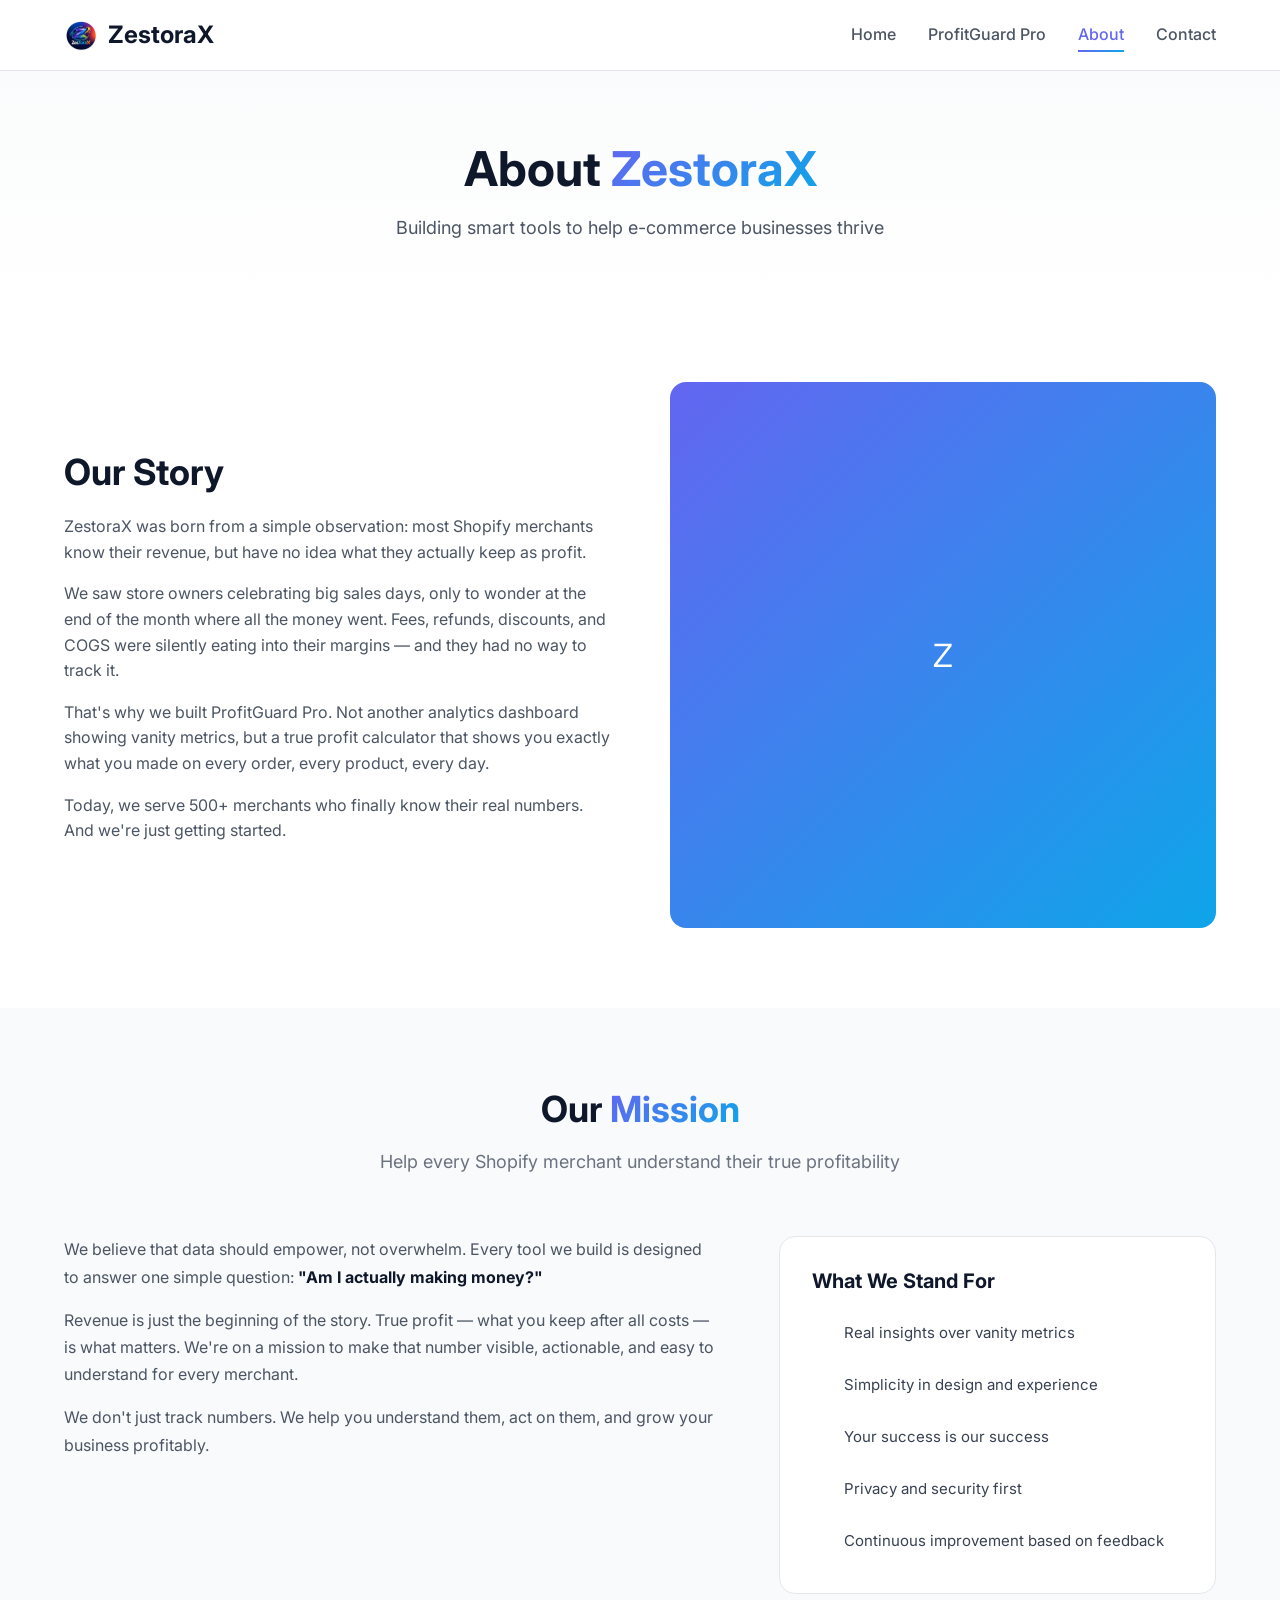
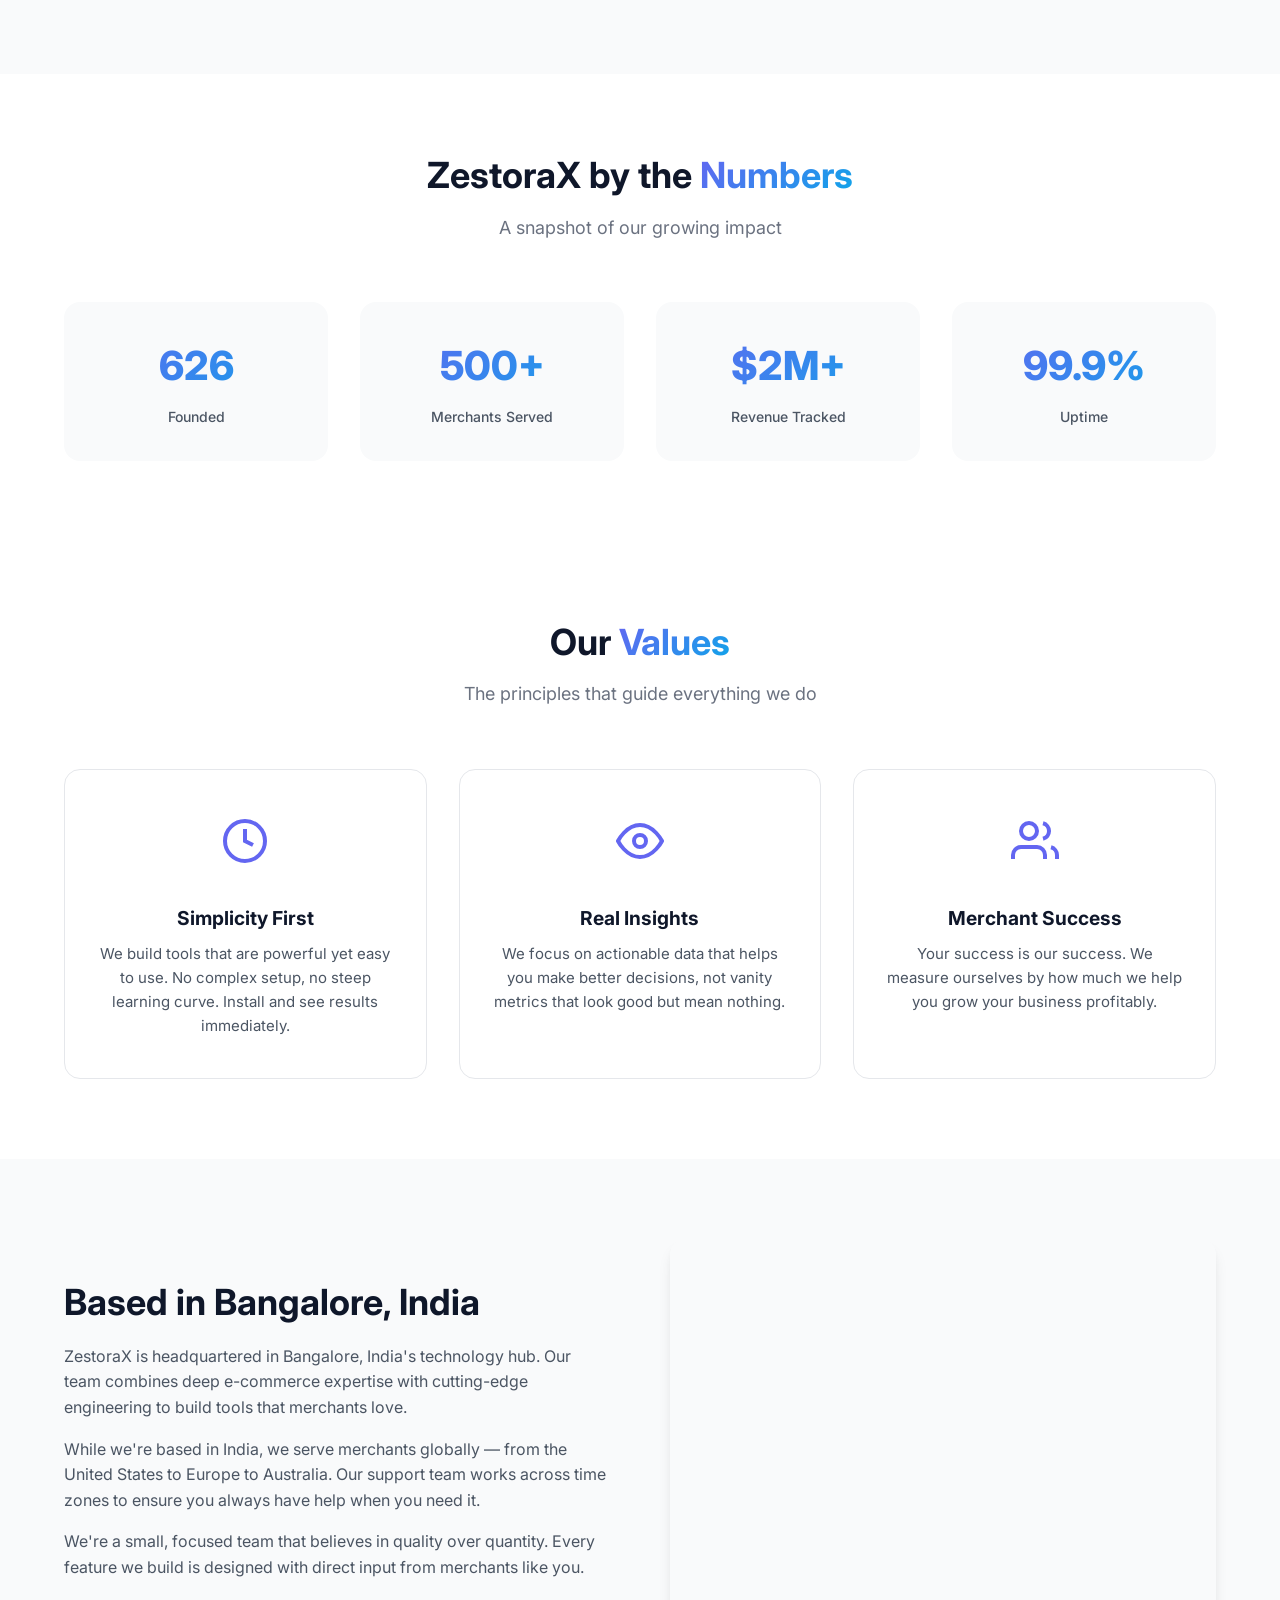
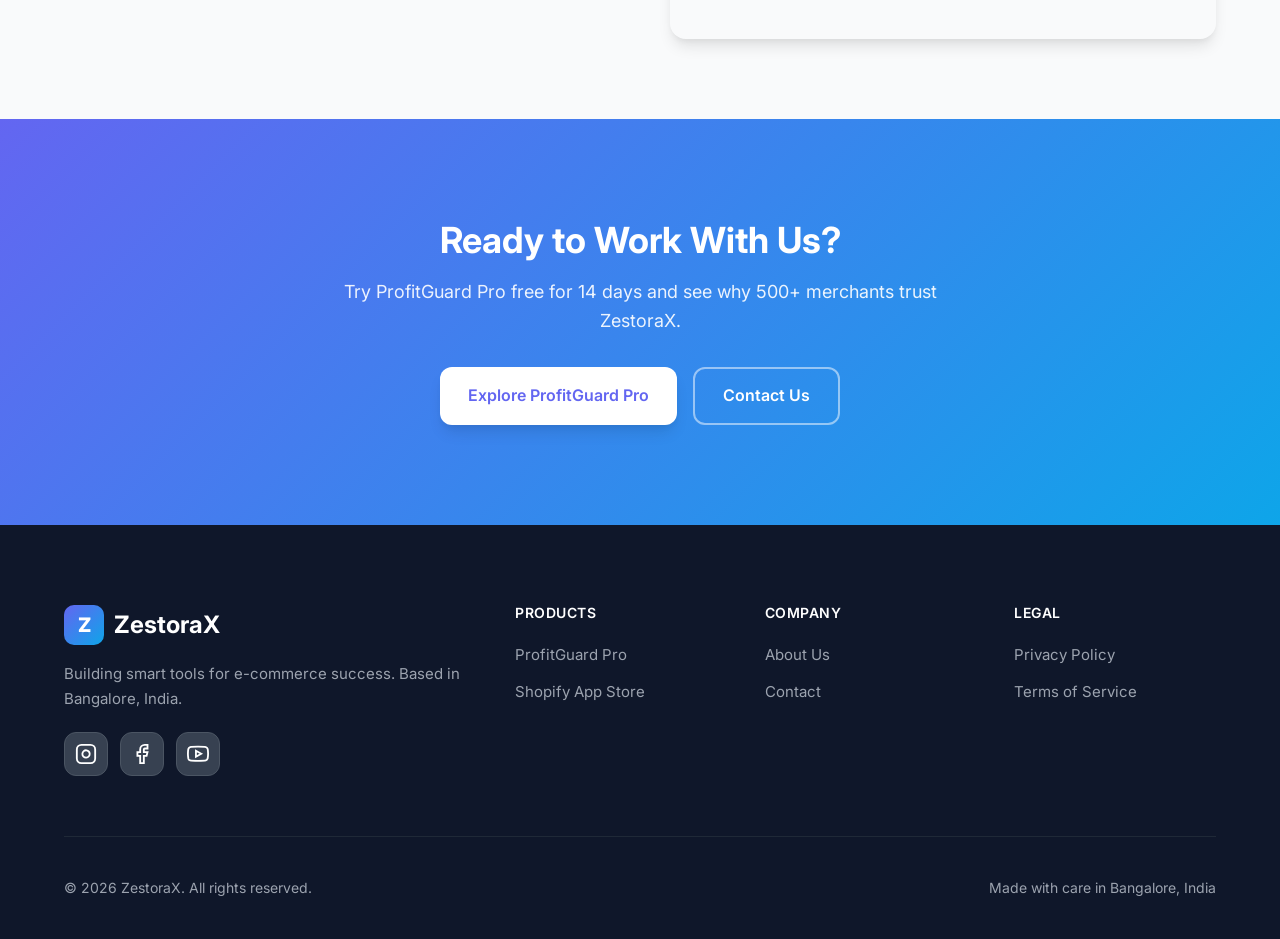
==== commit 09f019ae: "Add new logo and favicon - Add new professional ZestoraX logo - Add favicon.ico for browser tabs - U" ====
--- a/about.html
+++ b/about.html
@@ -10,7 +10,8 @@
     <link rel="preconnect" href="https://fonts.googleapis.com">
     <link rel="preconnect" href="https://fonts.gstatic.com" crossorigin>
     <link href="https://fonts.googleapis.com/css2?family=Inter:wght@400;500;600;700;800&display=swap" rel="stylesheet">
-    <link rel="icon" type="image/png" href="images/logo.png">
+    <link rel="icon" type="image/x-icon" href="images/favicon.ico">
+    <link rel="apple-touch-icon" href="images/logo.png">
 </head>
 <body>
     <!-- Navigation -->
--- a/css/styles.css
+++ b/css/styles.css
@@ -1281,8 +1281,10 @@
 
 .product-showcase {
     display: grid;
-    grid-template-columns: repeat(auto-fit, minmax(320px, 1fr));
+    grid-template-columns: repeat(2, 1fr);
     gap: 32px;
+    max-width: 900px;
+    margin: 0 auto;
 }
 
 .product-card {
@@ -1375,6 +1377,80 @@
     background-size: 10px;
 }
 
+/* Locked/Upcoming Product Card */
+.product-card.locked {
+    position: relative;
+    background: linear-gradient(135deg, var(--gray-50) 0%, var(--gray-100) 100%);
+    border: 2px dashed var(--gray-300);
+    display: flex;
+    flex-direction: column;
+}
+
+.product-card.locked:hover {
+    border-color: var(--gray-400);
+}
+
+.locked-badge {
+    background: var(--gray-500) !important;
+}
+
+.locked-overlay {
+    position: absolute;
+    top: 16px;
+    left: 16px;
+    width: 32px;
+    height: 32px;
+    display: flex;
+    align-items: center;
+    justify-content: center;
+    background: var(--gray-200);
+    border-radius: 8px;
+}
+
+.locked-overlay svg {
+    width: 16px;
+    height: 16px;
+    stroke: var(--gray-500);
+}
+
+.product-icon.locked-icon {
+    background: var(--gray-300);
+}
+
+.product-icon.locked-icon svg {
+    stroke: var(--gray-500);
+}
+
+.product-card.locked h3 {
+    color: var(--gray-600);
+}
+
+.product-card.locked > p {
+    color: var(--gray-500);
+}
+
+.locked-features li {
+    color: var(--gray-500) !important;
+}
+
+.locked-features li::before {
+    background: var(--gray-400) !important;
+}
+
+/* Equal height product cards */
+.product-card {
+    display: flex;
+    flex-direction: column;
+}
+
+.product-card > p {
+    flex-grow: 0;
+}
+
+.product-card .product-features {
+    flex-grow: 1;
+}
+
 /* CTA Section */
 .cta {
     padding: 100px 0;
@@ -2239,6 +2315,11 @@
 
     .protection-grid {
         grid-template-columns: repeat(2, 1fr);
+    }
+
+    .product-showcase {
+        grid-template-columns: 1fr;
+        max-width: 500px;
     }
 
     .hero-metrics {
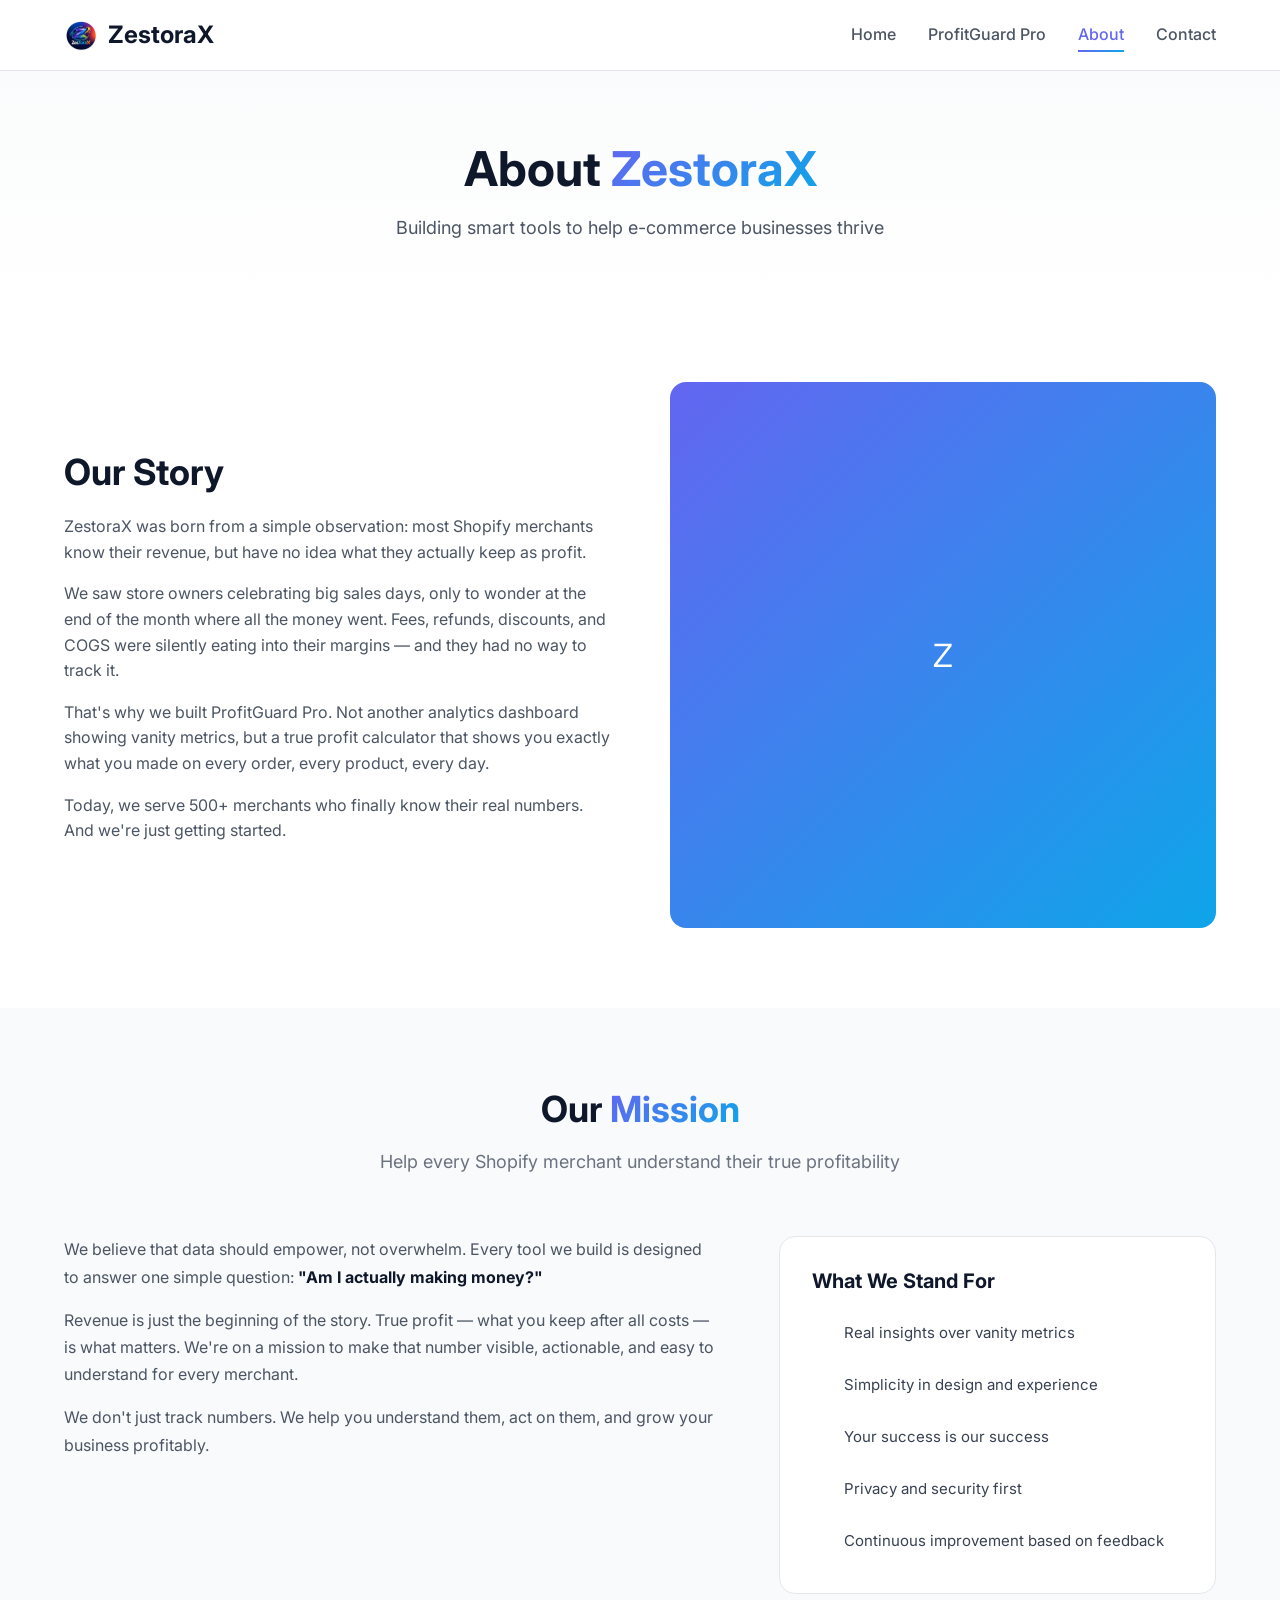
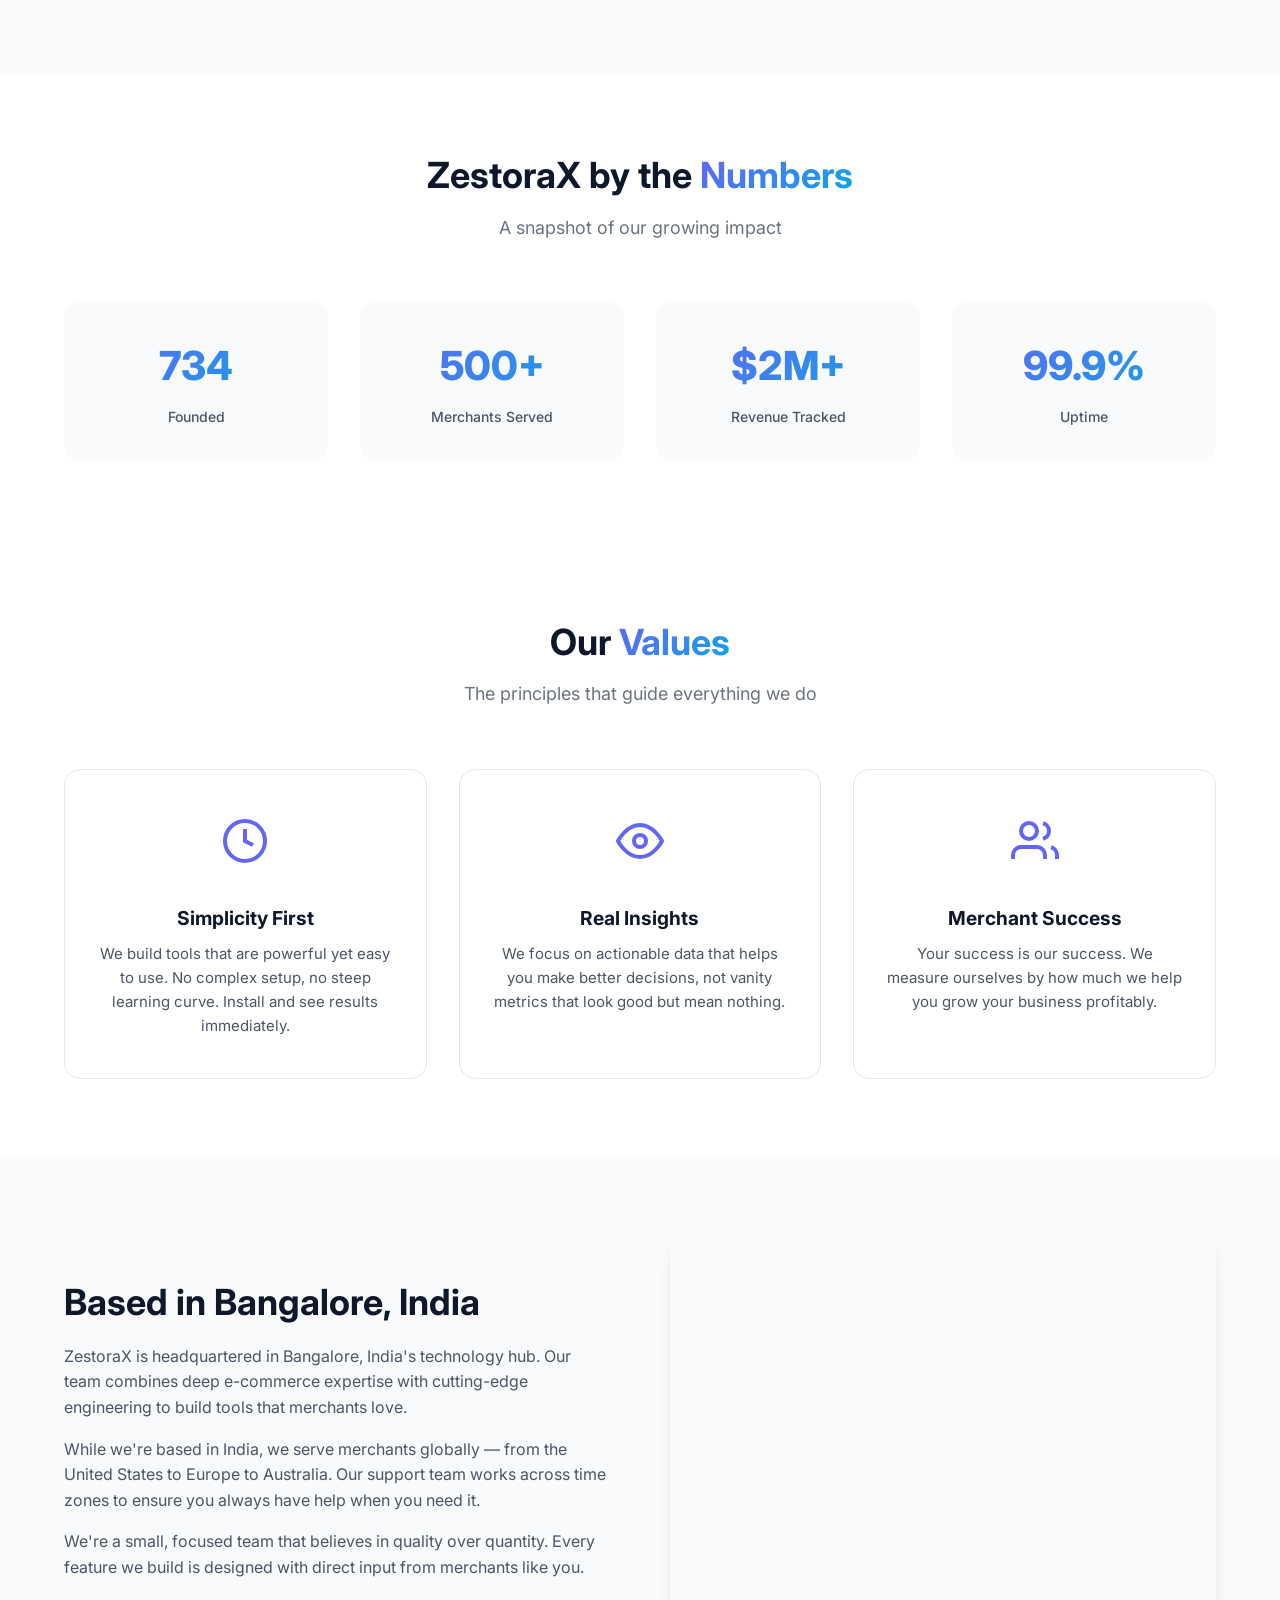
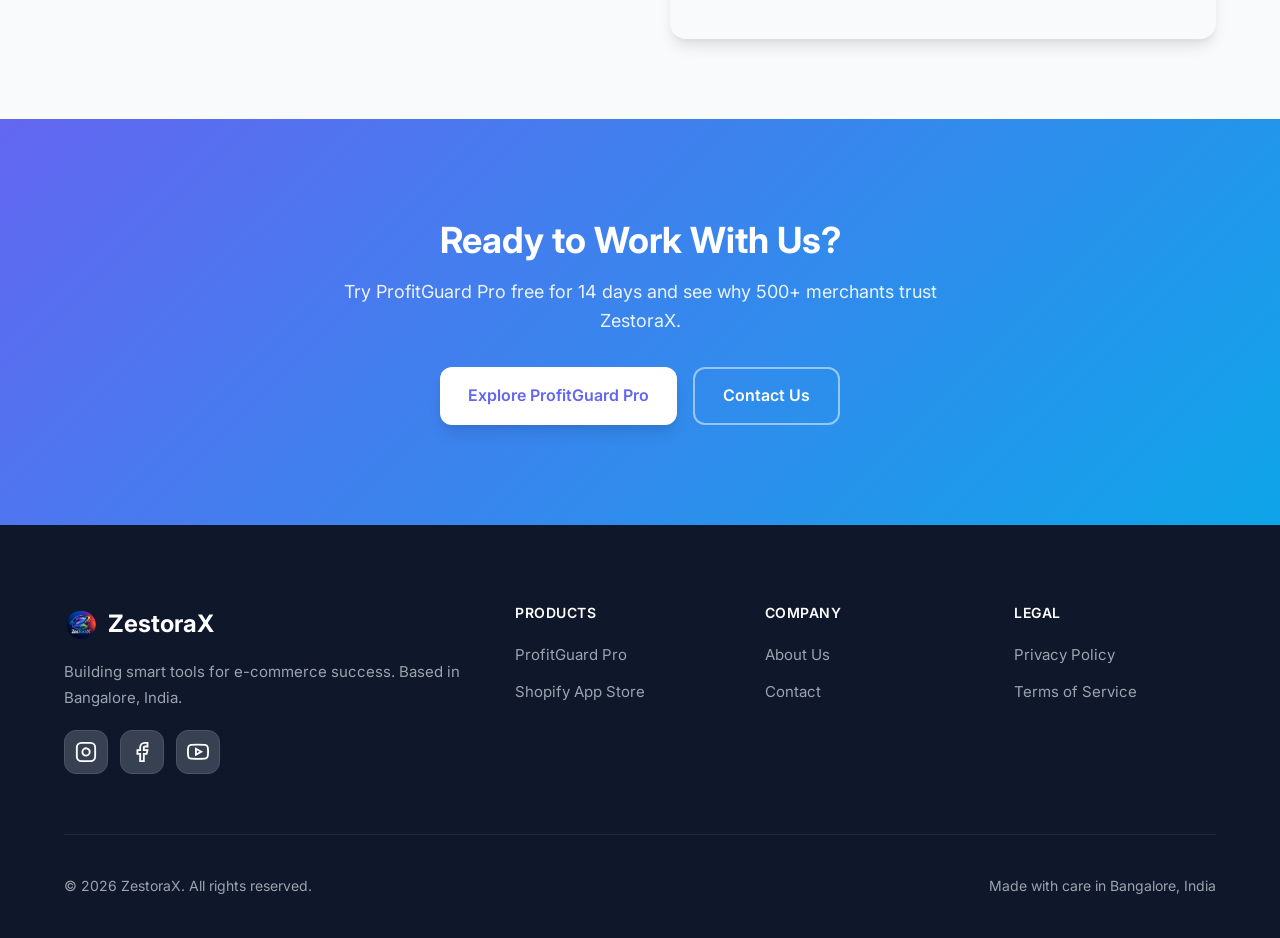
==== commit 9f02a1d3: "Use logo image in footer instead of Z icon - Replace text "Z" icon with actual logo.png in all page " ====
--- a/about.html
+++ b/about.html
@@ -225,7 +225,7 @@
             <div class="footer-grid">
                 <div class="footer-brand">
                     <a href="index.html" class="logo">
-                        <span class="logo-icon">Z</span>
+                        <img src="images/logo.png" alt="ZestoraX" class="logo-img">
                         <span class="logo-text">ZestoraX</span>
                     </a>
                     <p>Building smart tools for e-commerce success. Based in Bangalore, India.</p>
--- a/css/styles.css
+++ b/css/styles.css
@@ -817,6 +817,28 @@
     aspect-ratio: 4/3;
 }
 
+/* Screenshot Images */
+.screenshot-image {
+    width: 100%;
+    height: auto;
+    border-radius: var(--radius-lg);
+    box-shadow: var(--shadow-lg);
+    border: 1px solid var(--gray-200);
+    transition: var(--transition);
+}
+
+.screenshot-image:hover {
+    transform: scale(1.02);
+    box-shadow: var(--shadow-xl);
+}
+
+.hero-large-screenshot .screenshot-image {
+    max-width: 900px;
+    margin: 0 auto;
+    display: block;
+    border-radius: var(--radius-xl);
+}
+
 /* ============================================
    Audience Section (Who It's For)
    ============================================ */
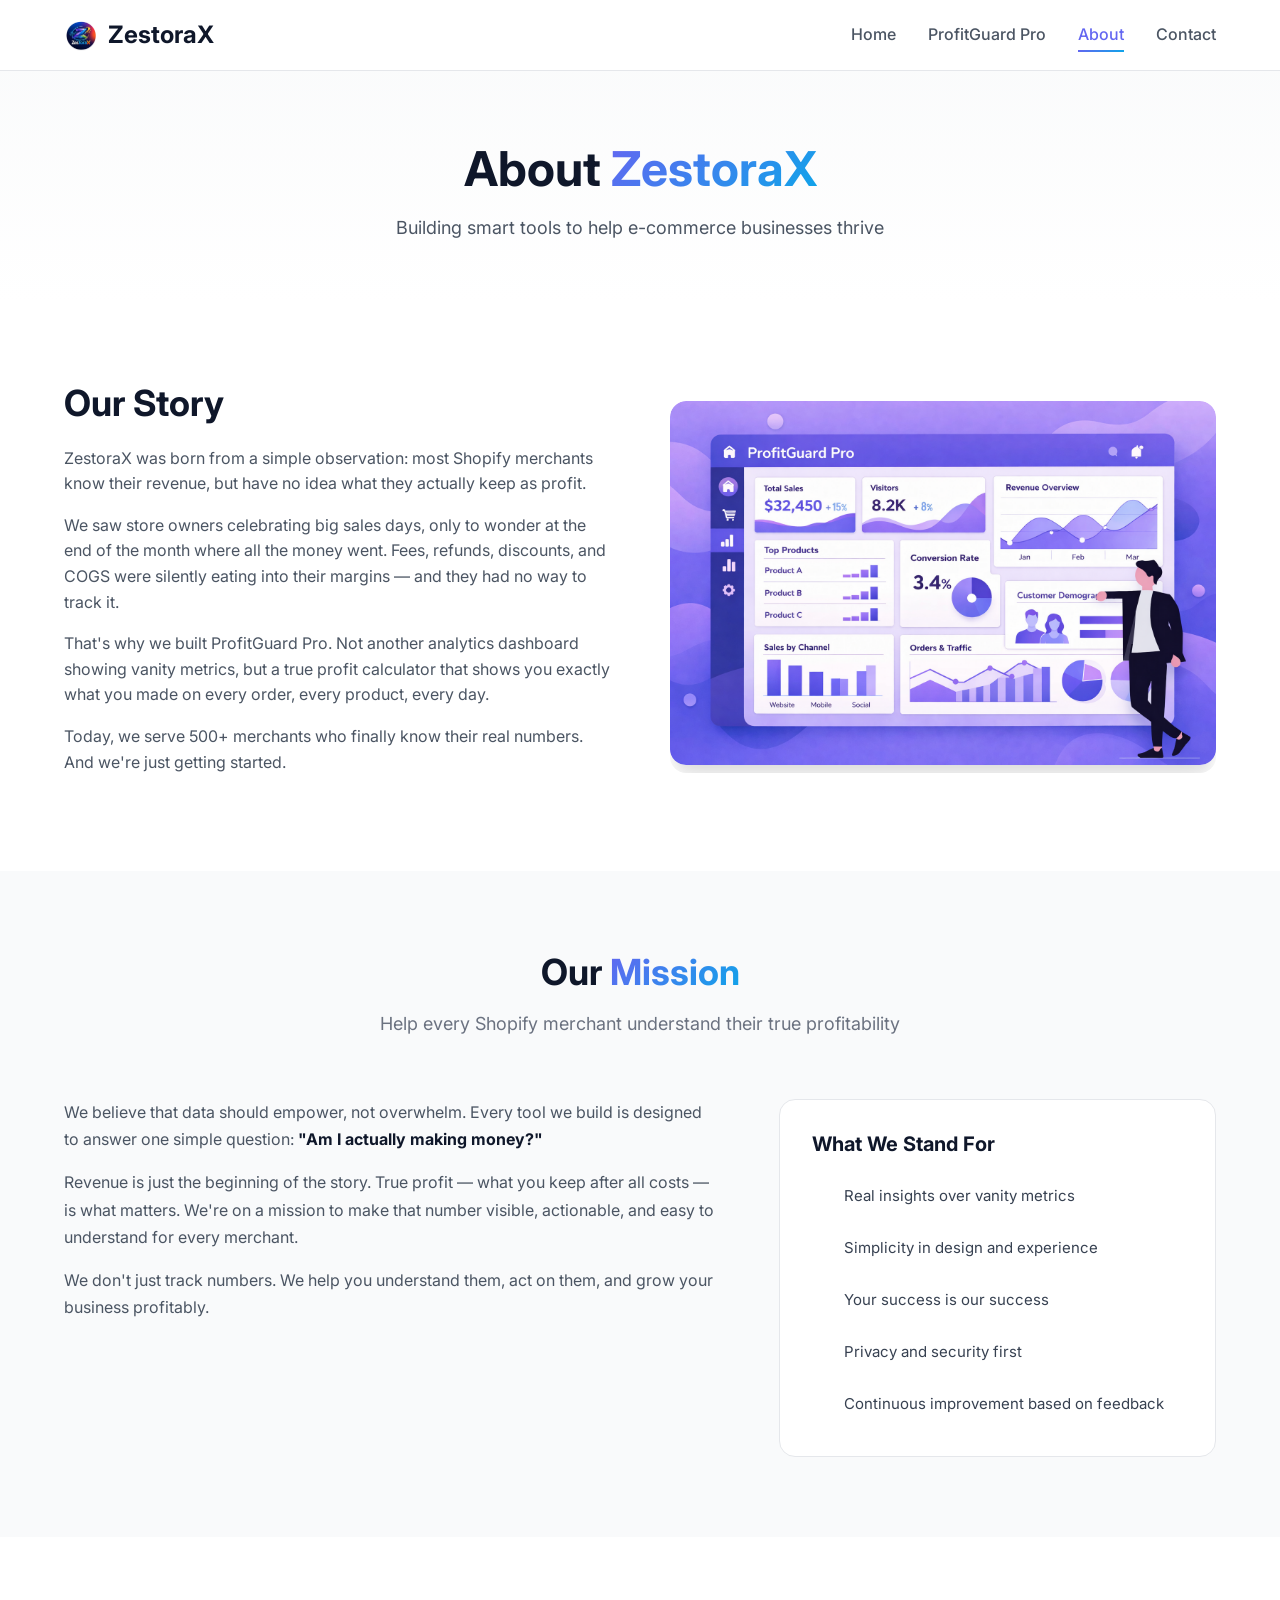
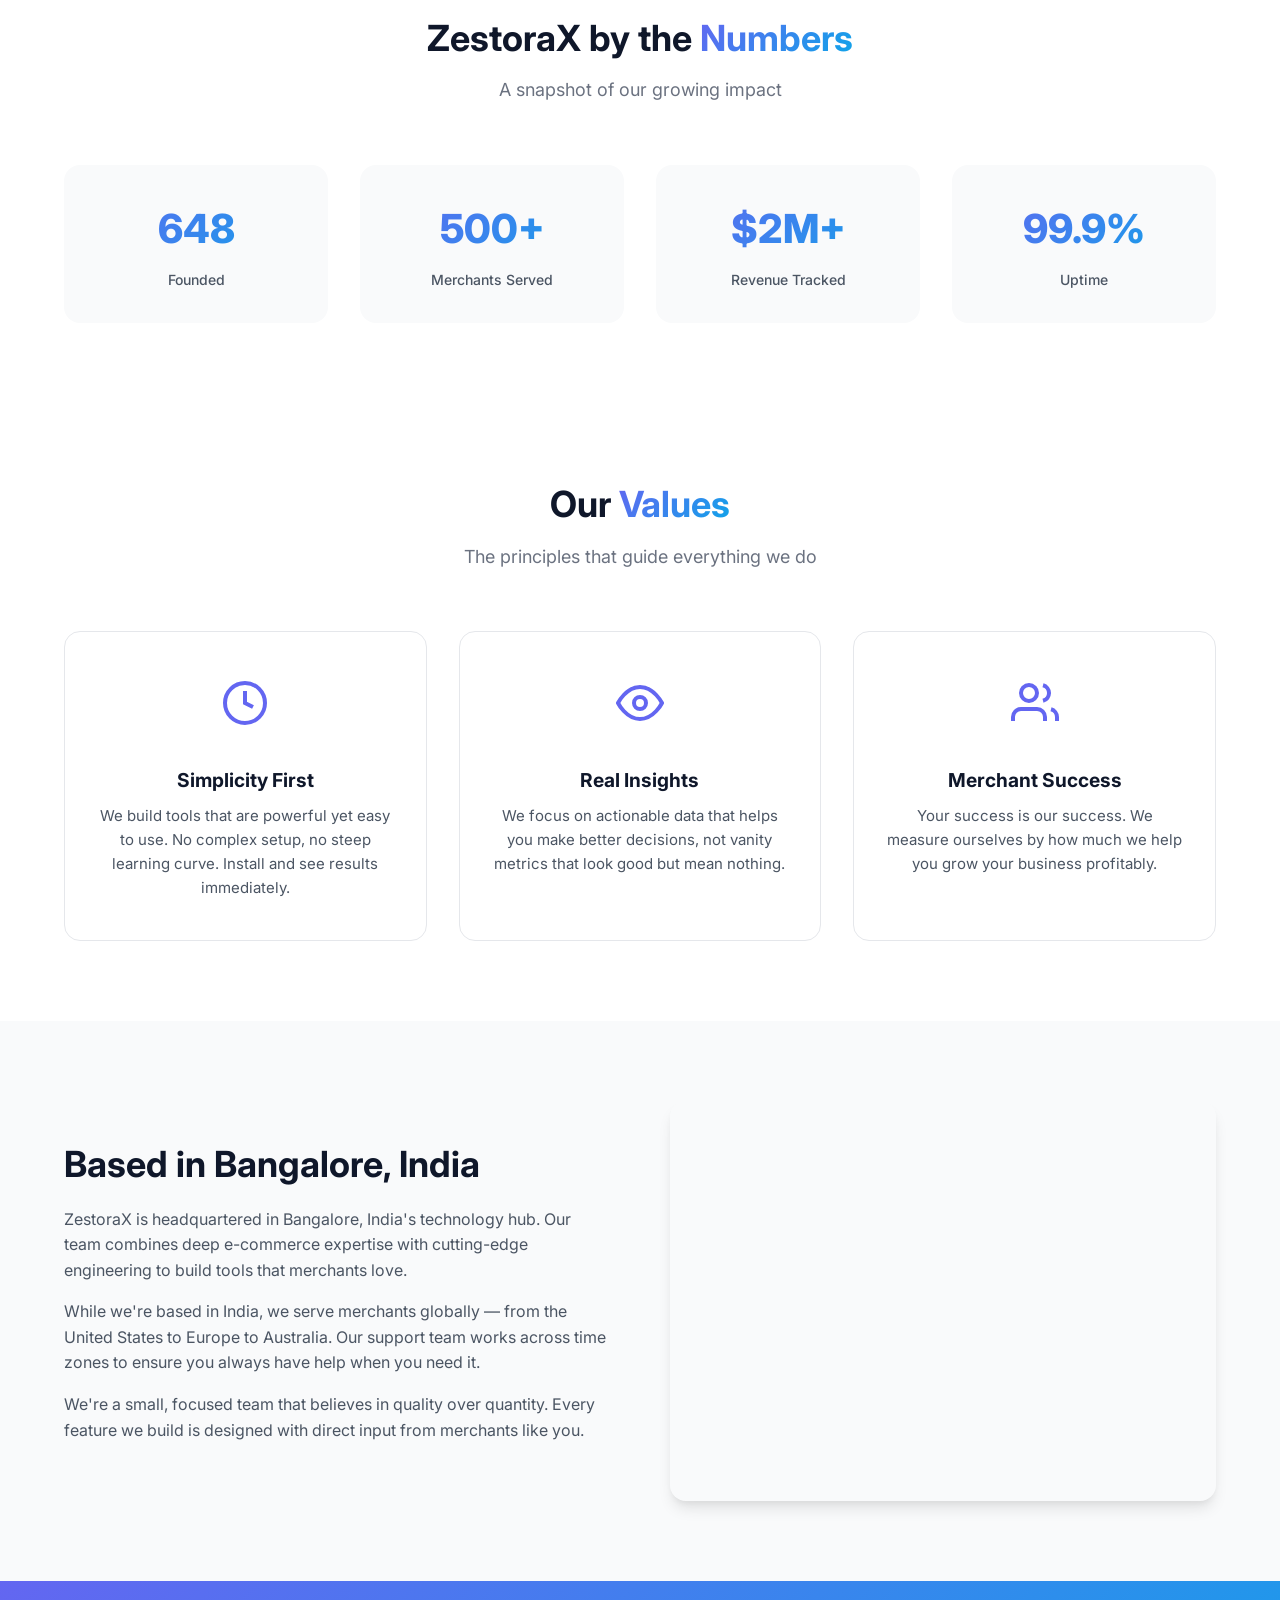
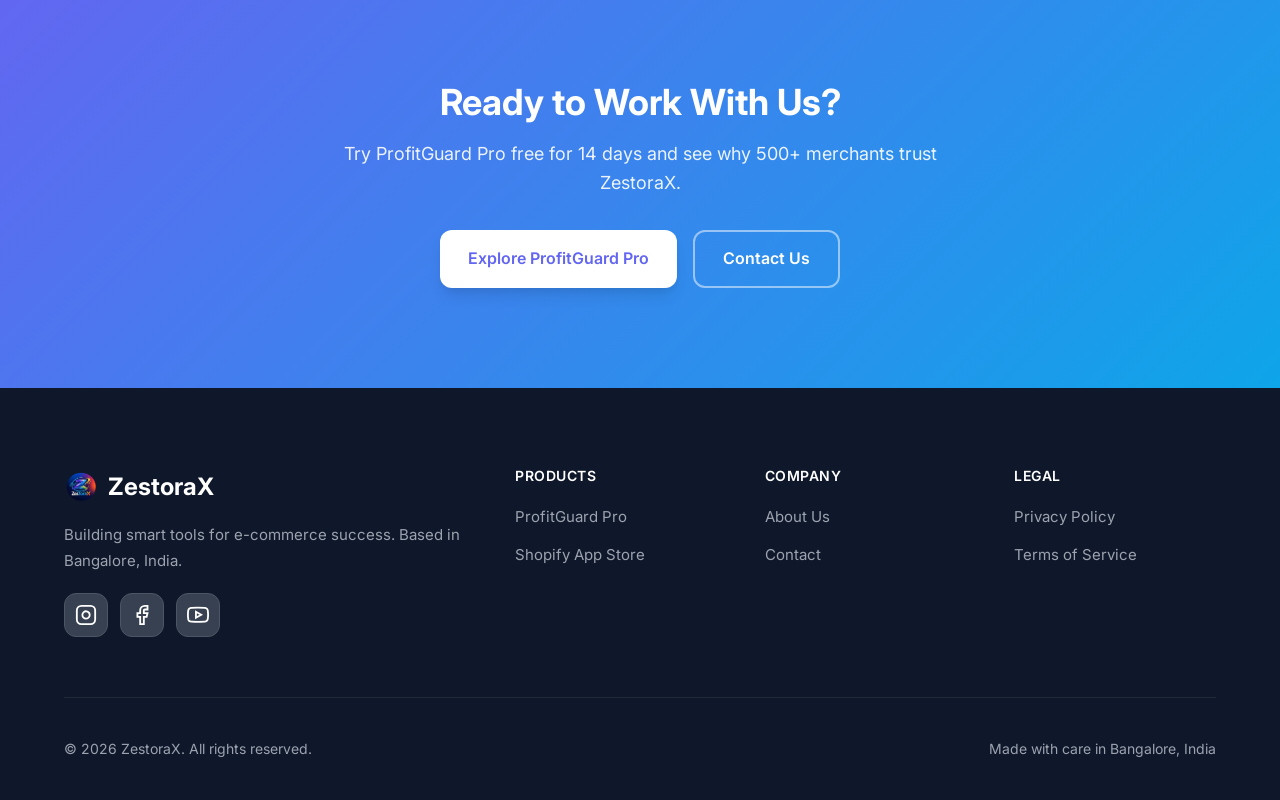
==== commit 65123f7e: "Add about-hero image to About page - Replace placeholder "Z" with actual about-hero.png image - Add " ====
--- a/about.html
+++ b/about.html
@@ -63,7 +63,7 @@
                     </p>
                 </div>
                 <div class="about-image">
-                    <div class="placeholder">Z</div>
+                    <img src="images/about-hero.png" alt="ZestoraX - E-commerce Analytics" class="about-hero-img">
                 </div>
             </div>
         </div>
--- a/css/styles.css
+++ b/css/styles.css
@@ -1658,17 +1658,26 @@
 }
 
 .about-image {
+    border-radius: var(--radius-lg);
+    overflow: hidden;
+}
+
+.about-image .placeholder {
     background: var(--gradient);
-    border-radius: var(--radius-lg);
     aspect-ratio: 1;
     display: flex;
     align-items: center;
     justify-content: center;
-}
-
-.about-image .placeholder {
     color: var(--white);
     font-size: 2rem;
+    border-radius: var(--radius-lg);
+}
+
+.about-hero-img {
+    width: 100%;
+    height: auto;
+    border-radius: var(--radius-lg);
+    box-shadow: var(--shadow-lg);
 }
 
 /* Company Stats for About Page */
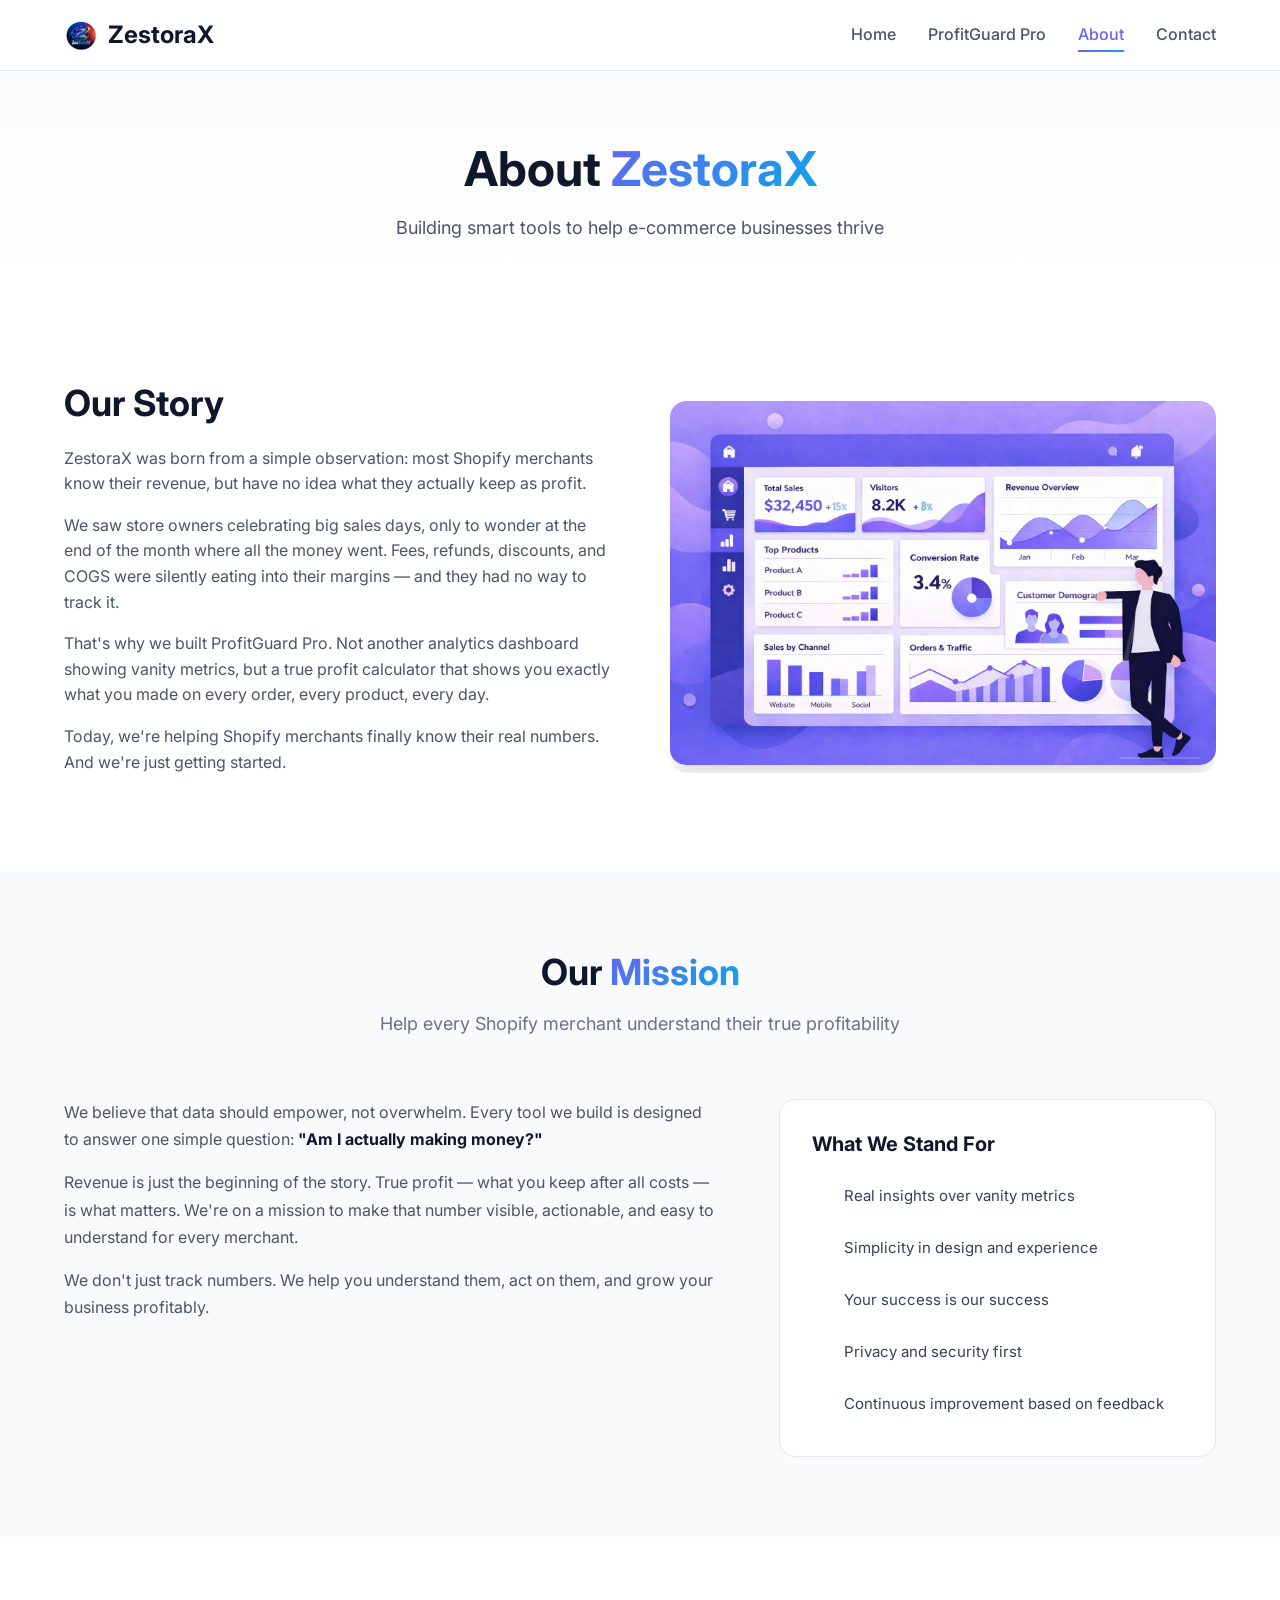
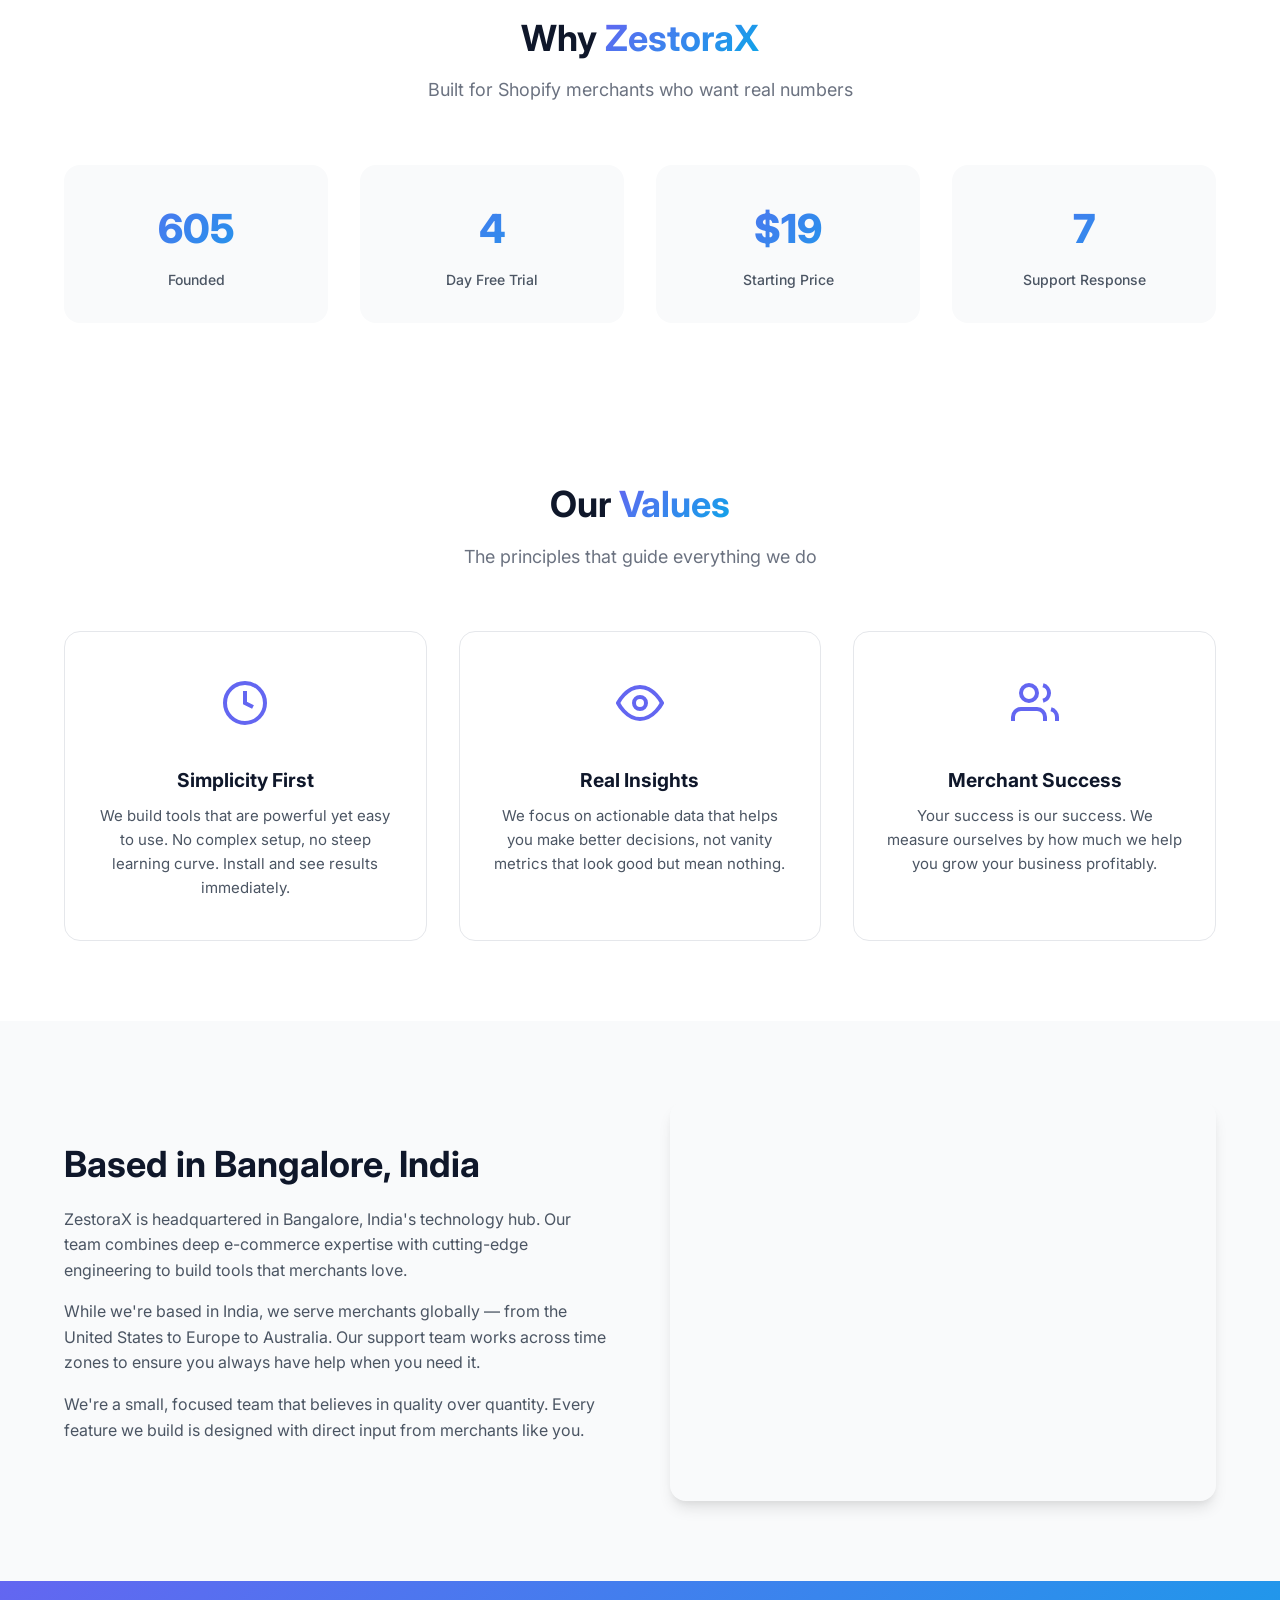
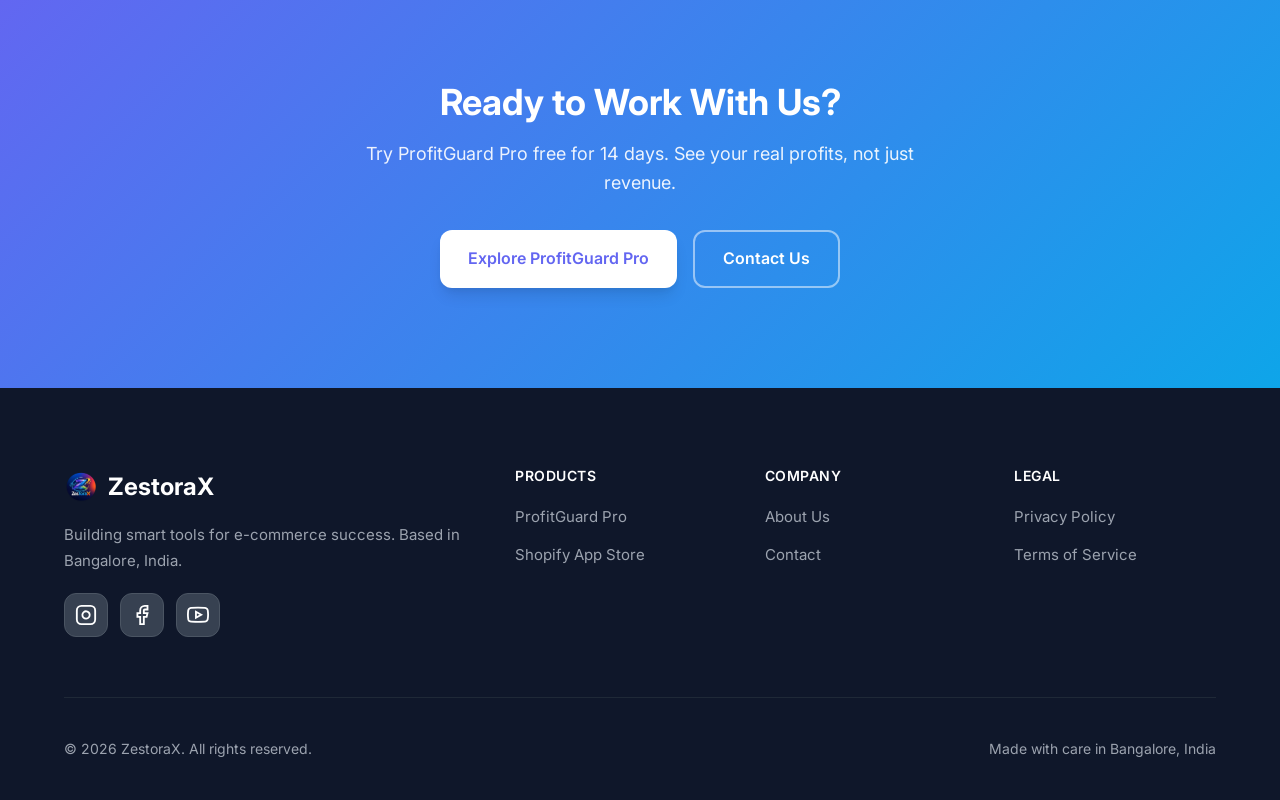
==== commit dcb71fff: "Remove inflated metrics and fake testimonials - Replace "500+ Merchants" and "$2M+ Revenue" with hon" ====
--- a/about.html
+++ b/about.html
@@ -3,7 +3,7 @@
 <head>
     <meta charset="UTF-8">
     <meta name="viewport" content="width=device-width, initial-scale=1.0">
-    <meta name="description" content="About ZestoraX - Learn about our mission to help Shopify merchants understand their true profitability. Based in Bangalore, serving 500+ merchants worldwide.">
+    <meta name="description" content="About ZestoraX - Learn about our mission to help Shopify merchants understand their true profitability. Based in Bangalore, India.">
     <meta name="keywords" content="ZestoraX, about us, Shopify apps, e-commerce tools, Bangalore, profit analytics">
     <title>About Us - ZestoraX | E-commerce Tools for Shopify</title>
     <link rel="stylesheet" href="css/styles.css">
@@ -59,7 +59,7 @@
                         That's why we built ProfitGuard Pro. Not another analytics dashboard showing vanity metrics, but a true profit calculator that shows you exactly what you made on every order, every product, every day.
                     </p>
                     <p>
-                        Today, we serve 500+ merchants who finally know their real numbers. And we're just getting started.
+                        Today, we're helping Shopify merchants finally know their real numbers. And we're just getting started.
                     </p>
                 </div>
                 <div class="about-image">
@@ -106,8 +106,8 @@
     <section class="company-stats">
         <div class="container">
             <div class="section-header">
-                <h2>ZestoraX by the <span class="gradient-text">Numbers</span></h2>
-                <p>A snapshot of our growing impact</p>
+                <h2>Why <span class="gradient-text">ZestoraX</span></h2>
+                <p>Built for Shopify merchants who want real numbers</p>
             </div>
             <div class="stats-grid">
                 <div class="stat-card">
@@ -115,16 +115,16 @@
                     <div class="stat-label">Founded</div>
                 </div>
                 <div class="stat-card">
-                    <div class="stat-value">500+</div>
-                    <div class="stat-label">Merchants Served</div>
-                </div>
-                <div class="stat-card">
-                    <div class="stat-value">$2M+</div>
-                    <div class="stat-label">Revenue Tracked</div>
-                </div>
-                <div class="stat-card">
-                    <div class="stat-value">99.9%</div>
-                    <div class="stat-label">Uptime</div>
+                    <div class="stat-value">14</div>
+                    <div class="stat-label">Day Free Trial</div>
+                </div>
+                <div class="stat-card">
+                    <div class="stat-value">$19</div>
+                    <div class="stat-label">Starting Price</div>
+                </div>
+                <div class="stat-card">
+                    <div class="stat-value">24hr</div>
+                    <div class="stat-label">Support Response</div>
                 </div>
             </div>
         </div>
@@ -210,7 +210,7 @@
         <div class="container">
             <div class="cta-content">
                 <h2>Ready to Work With Us?</h2>
-                <p>Try ProfitGuard Pro free for 14 days and see why 500+ merchants trust ZestoraX.</p>
+                <p>Try ProfitGuard Pro free for 14 days. See your real profits, not just revenue.</p>
                 <div style="display: flex; gap: 16px; justify-content: center; flex-wrap: wrap;">
                     <a href="profitguard-pro.html" class="btn btn-white">Explore ProfitGuard Pro</a>
                     <a href="contact.html" class="btn btn-outline-light">Contact Us</a>
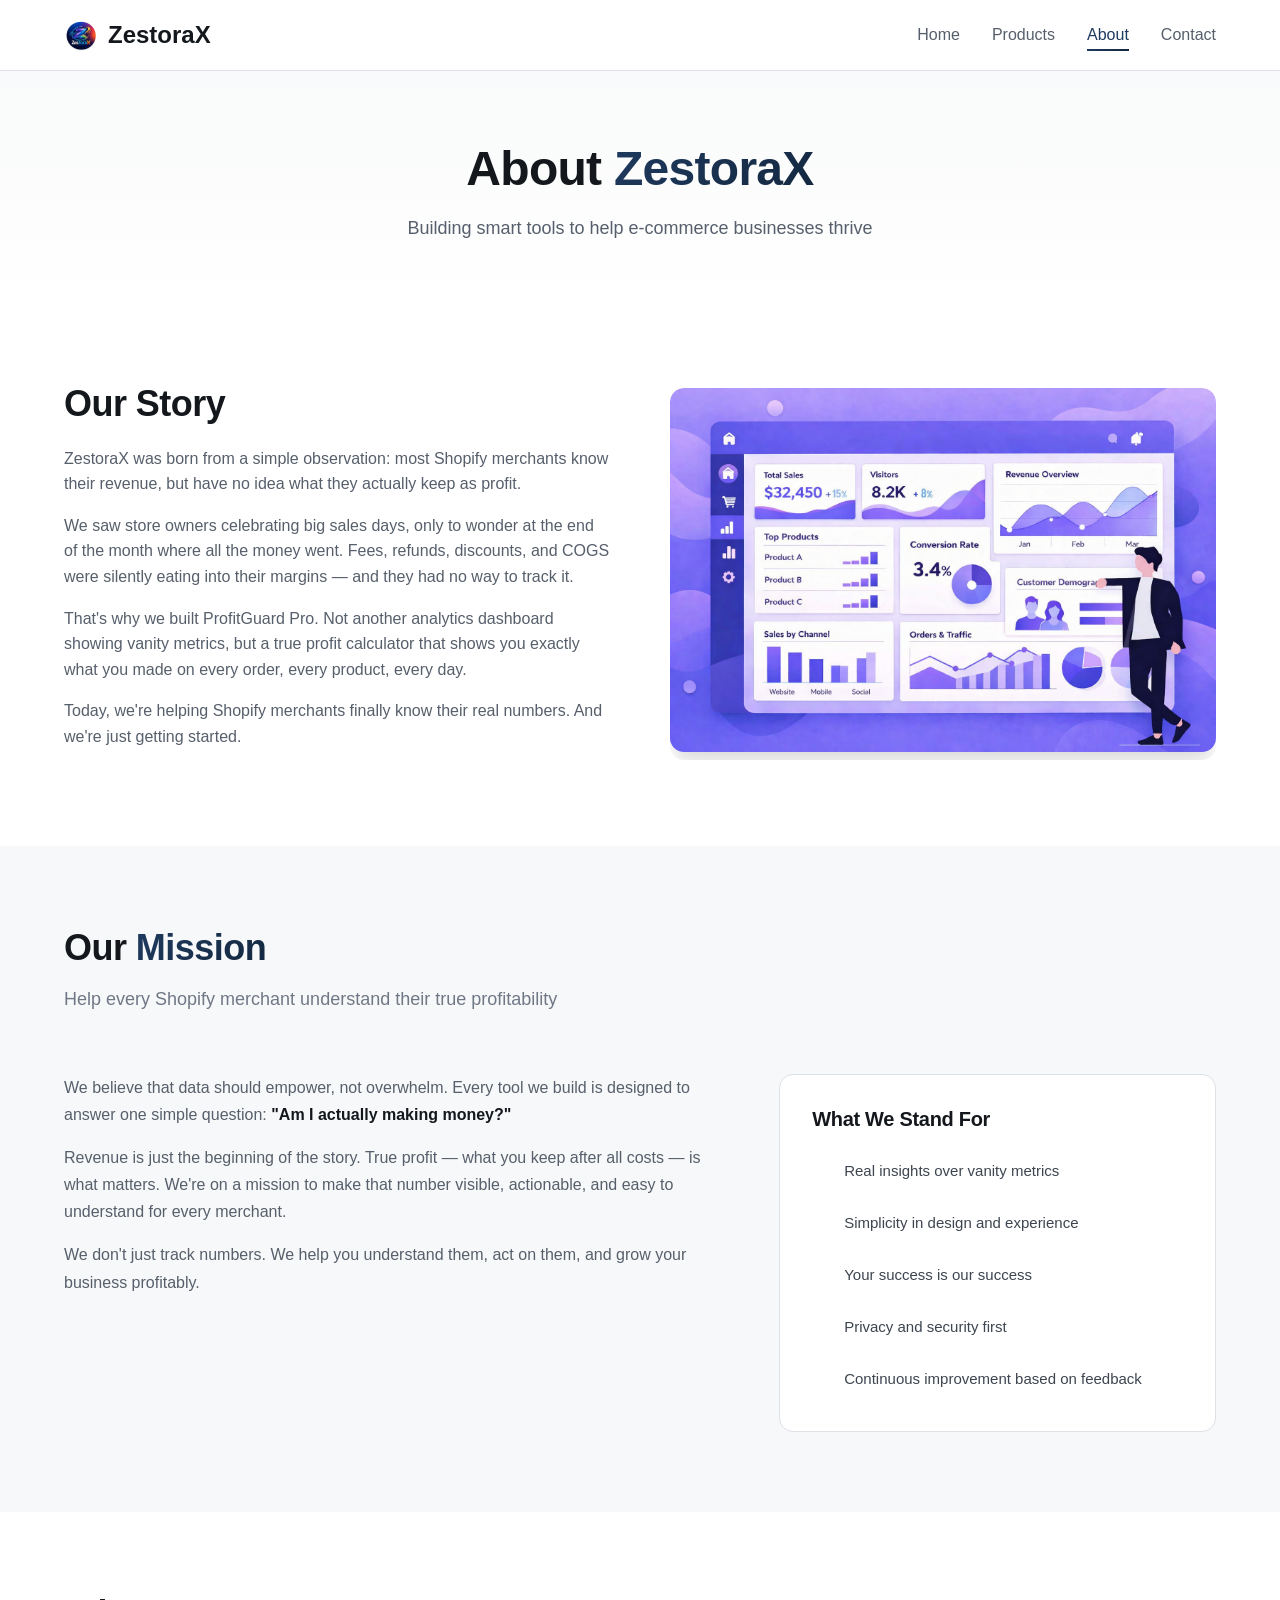
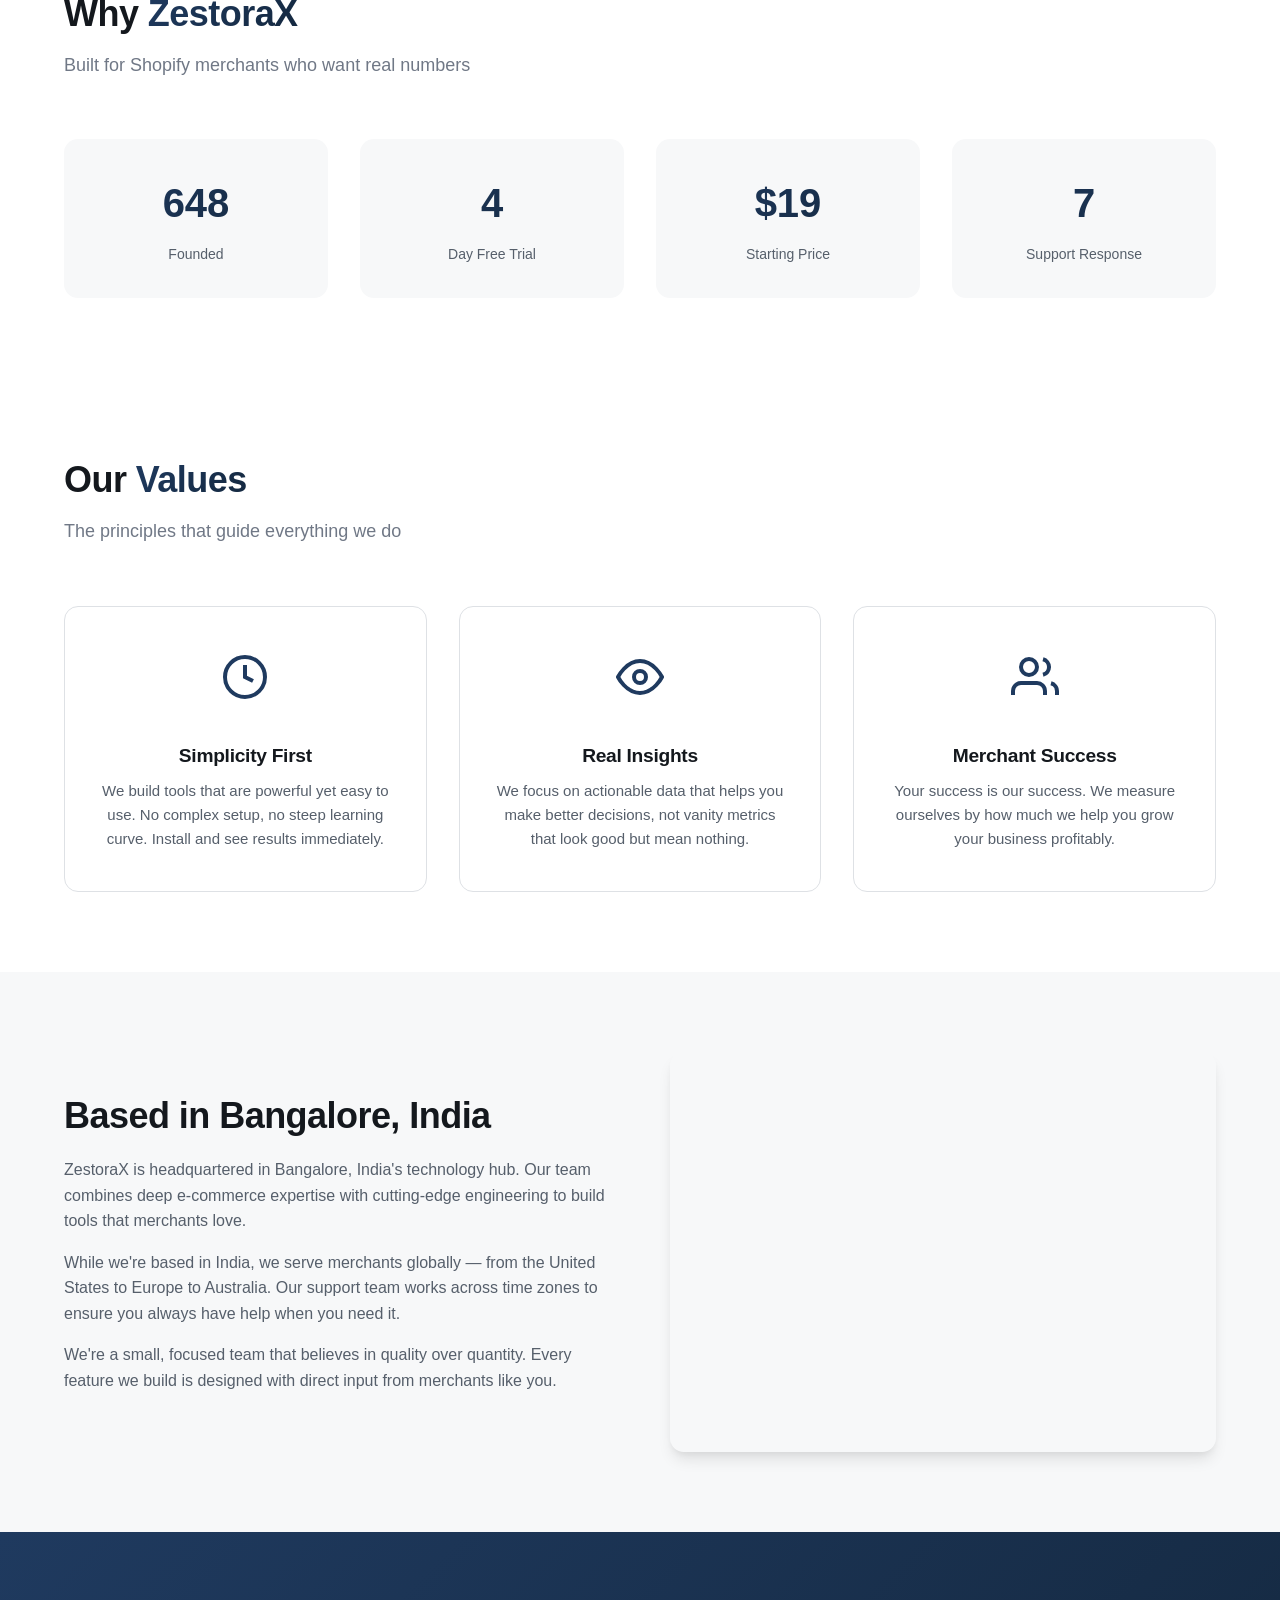
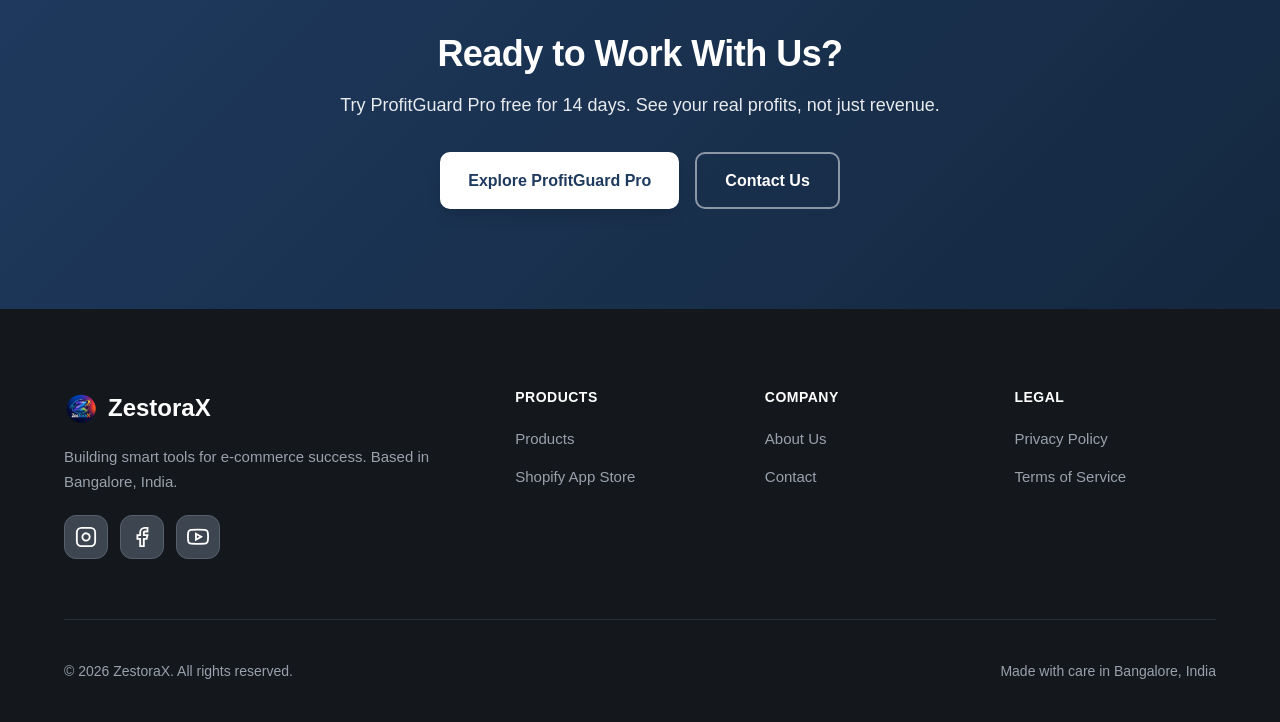
==== commit 025468ed: "Add pages for ShelfClear, RestockClear, RewardClear, ShipClear; redesign visual identity - New produ" ====
--- a/about.html
+++ b/about.html
@@ -7,9 +7,6 @@
     <meta name="keywords" content="ZestoraX, about us, Shopify apps, e-commerce tools, Bangalore, profit analytics">
     <title>About Us - ZestoraX | E-commerce Tools for Shopify</title>
     <link rel="stylesheet" href="css/styles.css">
-    <link rel="preconnect" href="https://fonts.googleapis.com">
-    <link rel="preconnect" href="https://fonts.gstatic.com" crossorigin>
-    <link href="https://fonts.googleapis.com/css2?family=Inter:wght@400;500;600;700;800&display=swap" rel="stylesheet">
     <link rel="icon" type="image/x-icon" href="images/favicon.ico">
     <link rel="apple-touch-icon" href="images/logo.png">
 </head>
@@ -28,7 +25,7 @@
             </button>
             <ul class="nav-links">
                 <li><a href="index.html">Home</a></li>
-                <li><a href="profitguard-pro.html">ProfitGuard Pro</a></li>
+                <li><a href="products.html">Products</a></li>
                 <li><a href="about.html" class="active">About</a></li>
                 <li><a href="contact.html">Contact</a></li>
             </ul>
@@ -254,7 +251,7 @@
                 <div class="footer-links">
                     <h4>Products</h4>
                     <ul>
-                        <li><a href="profitguard-pro.html">ProfitGuard Pro</a></li>
+                        <li><a href="products.html">Products</a></li>
                         <li><a href="https://apps.shopify.com/profitguard-2" target="_blank">Shopify App Store</a></li>
                     </ul>
                 </div>
--- a/css/styles.css
+++ b/css/styles.css
@@ -2,40 +2,47 @@
    ZestoraX Website - Professional Styles
    ============================================ */
 
-/* CSS Variables */
+/* CSS Variables
+   Palette: deep steel-navy + warm bronze — a considered pair distinct from
+   every individual app's own brand color (rust/teal/berry/indigo), and from
+   the generic purple-to-blue gradient this replaces. Neutrals carry a
+   slight cool-slate bias tying back to the navy, instead of a stock,
+   unbiased gray ramp. --accent/--warning/--danger are left untouched below:
+   they do real semantic work (success/warning/error states) throughout the
+   stylesheet and aren't the brand's decorative accent. */
 :root {
-    --primary: #6366f1;
-    --primary-dark: #4f46e5;
-    --primary-light: #818cf8;
-    --secondary: #0ea5e9;
+    --primary: #1F3A5F;
+    --primary-dark: #14283F;
+    --primary-light: #3D5D82;
+    --secondary: #8B6E3F;
     --accent: #22c55e;
     --accent-light: #4ade80;
     --warning: #f59e0b;
     --danger: #ef4444;
-    --dark: #0f172a;
-    --dark-light: #1e293b;
-    --gray-900: #111827;
-    --gray-800: #1f2937;
-    --gray-700: #374151;
-    --gray-600: #4b5563;
-    --gray-500: #6b7280;
-    --gray-400: #9ca3af;
-    --gray-300: #d1d5db;
-    --gray-200: #e5e7eb;
-    --gray-100: #f3f4f6;
-    --gray-50: #f9fafb;
+    --dark: #14181D;
+    --dark-light: #1C2129;
+    --gray-900: #1A2028;
+    --gray-800: #262D37;
+    --gray-700: #3D4550;
+    --gray-600: #565F6B;
+    --gray-500: #707886;
+    --gray-400: #9AA1AC;
+    --gray-300: #C4C9D0;
+    --gray-200: #DEE1E5;
+    --gray-100: #EFF1F3;
+    --gray-50: #F7F8F9;
     --white: #ffffff;
-    --gradient: linear-gradient(135deg, var(--primary) 0%, var(--secondary) 100%);
-    --gradient-dark: linear-gradient(135deg, var(--primary-dark) 0%, #0284c7 100%);
-    --gradient-subtle: linear-gradient(135deg, rgba(99, 102, 241, 0.1) 0%, rgba(14, 165, 233, 0.1) 100%);
+    --gradient: linear-gradient(135deg, var(--primary) 0%, var(--primary-dark) 100%);
+    --gradient-dark: linear-gradient(135deg, var(--primary-dark) 0%, #0A1622 100%);
+    --gradient-subtle: linear-gradient(135deg, rgba(31, 58, 95, 0.08) 0%, rgba(139, 110, 63, 0.08) 100%);
     --shadow-sm: 0 1px 2px 0 rgba(0, 0, 0, 0.05);
     --shadow: 0 4px 6px -1px rgba(0, 0, 0, 0.1), 0 2px 4px -1px rgba(0, 0, 0, 0.06);
     --shadow-md: 0 10px 15px -3px rgba(0, 0, 0, 0.1), 0 4px 6px -2px rgba(0, 0, 0, 0.05);
     --shadow-lg: 0 20px 25px -5px rgba(0, 0, 0, 0.1), 0 10px 10px -5px rgba(0, 0, 0, 0.04);
     --shadow-xl: 0 25px 50px -12px rgba(0, 0, 0, 0.25);
-    --radius: 12px;
-    --radius-lg: 16px;
-    --radius-xl: 24px;
+    --radius: 10px;
+    --radius-lg: 14px;
+    --radius-xl: 20px;
     --transition: all 0.3s ease;
 }
 
@@ -51,12 +58,16 @@
 }
 
 body {
-    font-family: 'Inter', -apple-system, BlinkMacSystemFont, 'Segoe UI', Roboto, sans-serif;
+    font-family: -apple-system, "SF Pro Display", "Segoe UI", "Helvetica Neue", Helvetica, Arial, sans-serif;
     font-size: 16px;
     line-height: 1.6;
     color: var(--gray-700);
     background: var(--white);
     -webkit-font-smoothing: antialiased;
+}
+
+h1, h2, h3, h4, h5, h6 {
+    letter-spacing: -0.015em;
 }
 
 a {
@@ -117,12 +128,12 @@
 .btn-primary {
     background: var(--gradient);
     color: var(--white);
-    box-shadow: 0 4px 14px rgba(99, 102, 241, 0.4);
+    box-shadow: 0 4px 14px rgba(31, 58, 95, 0.4);
 }
 
 .btn-primary:hover {
     transform: translateY(-2px);
-    box-shadow: 0 6px 20px rgba(99, 102, 241, 0.5);
+    box-shadow: 0 6px 20px rgba(31, 58, 95, 0.5);
 }
 
 .btn-secondary {
@@ -530,8 +541,9 @@
 
 /* Section Styles */
 .section-header {
-    text-align: center;
+    text-align: left;
     margin-bottom: 60px;
+    max-width: 640px;
 }
 
 .section-header h2 {
@@ -541,8 +553,6 @@
 .section-header p {
     font-size: 1.125rem;
     color: var(--gray-500);
-    max-width: 600px;
-    margin: 0 auto;
 }
 
 /* ============================================
@@ -580,7 +590,7 @@
     display: flex;
     align-items: center;
     justify-content: center;
-    background: linear-gradient(135deg, rgba(99, 102, 241, 0.1) 0%, rgba(14, 165, 233, 0.1) 100%);
+    background: linear-gradient(135deg, rgba(31, 58, 95, 0.1) 0%, rgba(139, 110, 63, 0.1) 100%);
     border-radius: 50%;
     margin: 0 auto 24px;
 }
@@ -1275,7 +1285,7 @@
     display: flex;
     align-items: center;
     justify-content: center;
-    background: linear-gradient(135deg, rgba(99, 102, 241, 0.1) 0%, rgba(14, 165, 233, 0.1) 100%);
+    background: linear-gradient(135deg, rgba(31, 58, 95, 0.1) 0%, rgba(139, 110, 63, 0.1) 100%);
     border-radius: 12px;
     margin-bottom: 20px;
 }
@@ -1794,7 +1804,7 @@
     display: flex;
     align-items: center;
     justify-content: center;
-    background: linear-gradient(135deg, rgba(99, 102, 241, 0.1) 0%, rgba(14, 165, 233, 0.1) 100%);
+    background: linear-gradient(135deg, rgba(31, 58, 95, 0.1) 0%, rgba(139, 110, 63, 0.1) 100%);
     border-radius: 12px;
     font-size: 1.25rem;
 }
@@ -1854,7 +1864,7 @@
 .form-group select:focus {
     outline: none;
     border-color: var(--primary);
-    box-shadow: 0 0 0 3px rgba(99, 102, 241, 0.1);
+    box-shadow: 0 0 0 3px rgba(31, 58, 95, 0.1);
 }
 
 .form-group textarea {
@@ -1891,7 +1901,7 @@
 
 .product-full.featured {
     border: 2px solid var(--primary);
-    background: linear-gradient(135deg, rgba(99, 102, 241, 0.02) 0%, rgba(14, 165, 233, 0.02) 100%);
+    background: linear-gradient(135deg, rgba(31, 58, 95, 0.02) 0%, rgba(139, 110, 63, 0.02) 100%);
 }
 
 .product-full .product-info h2 {
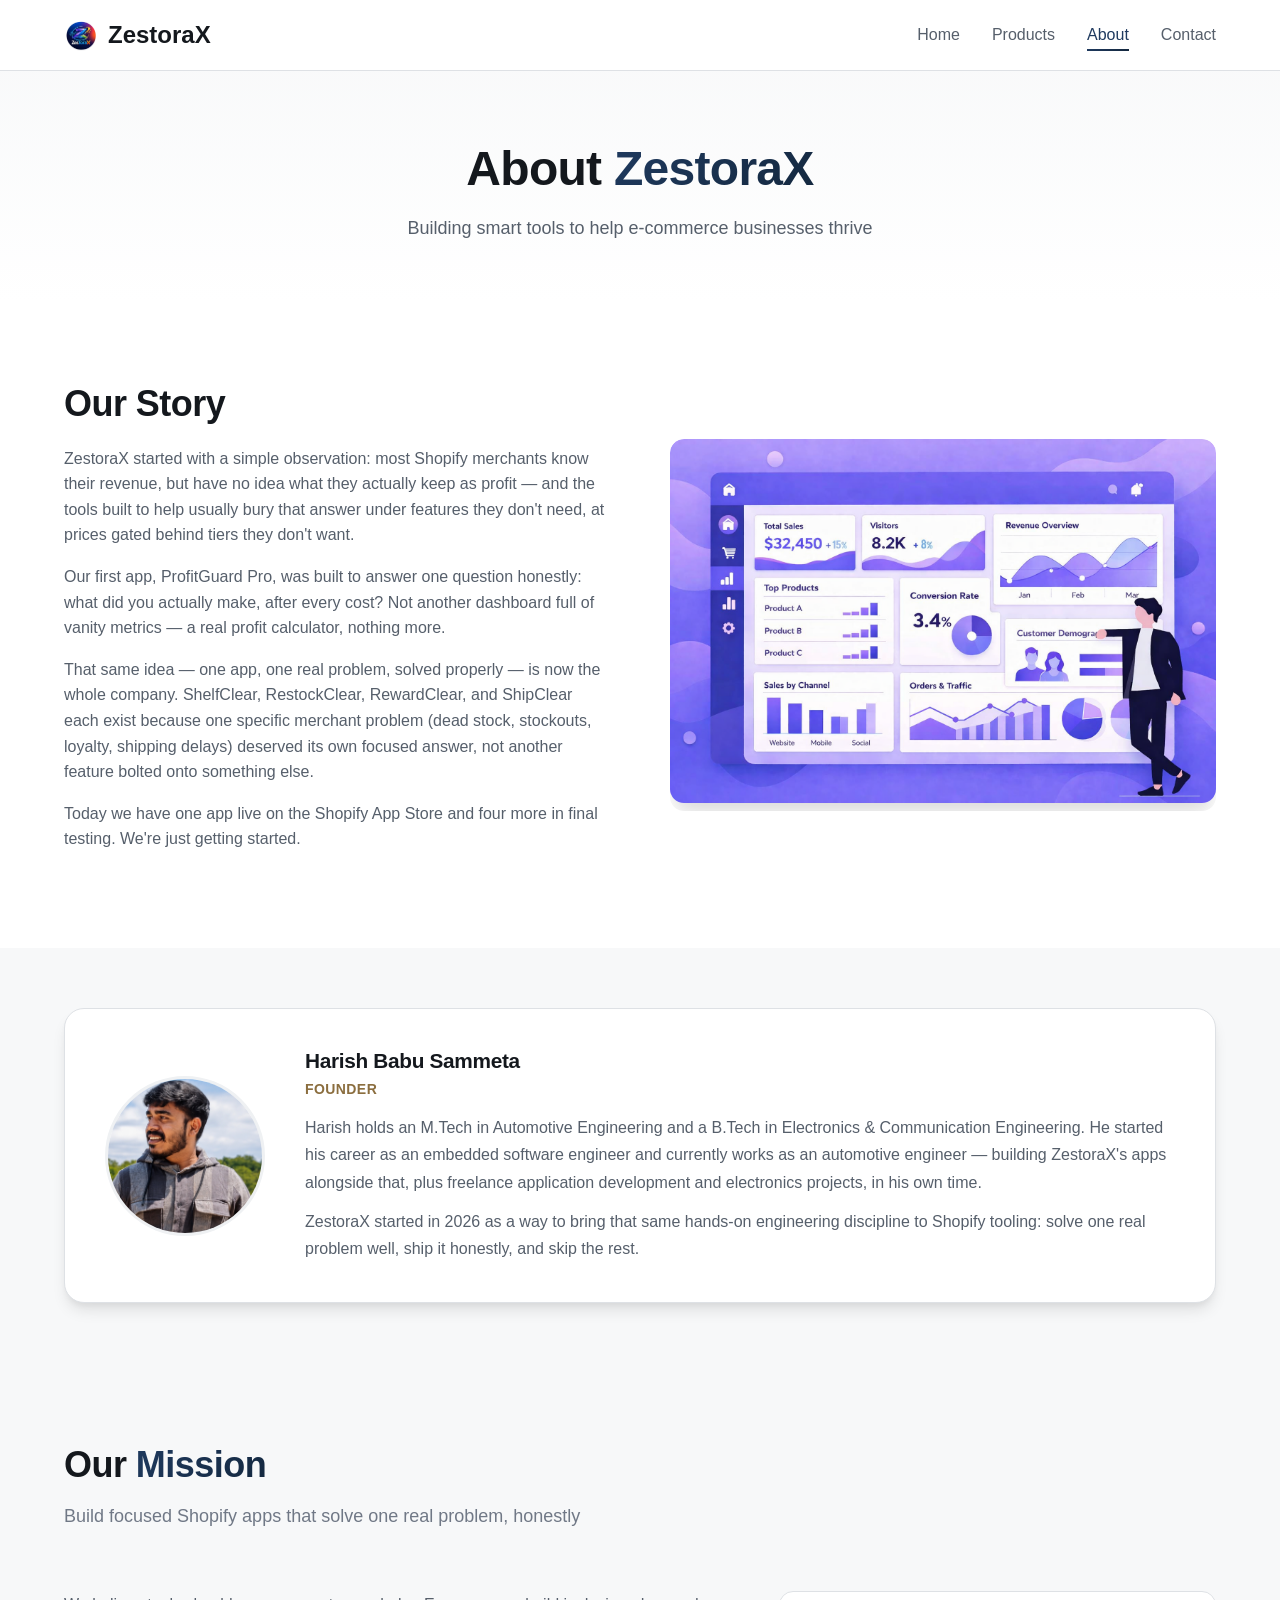
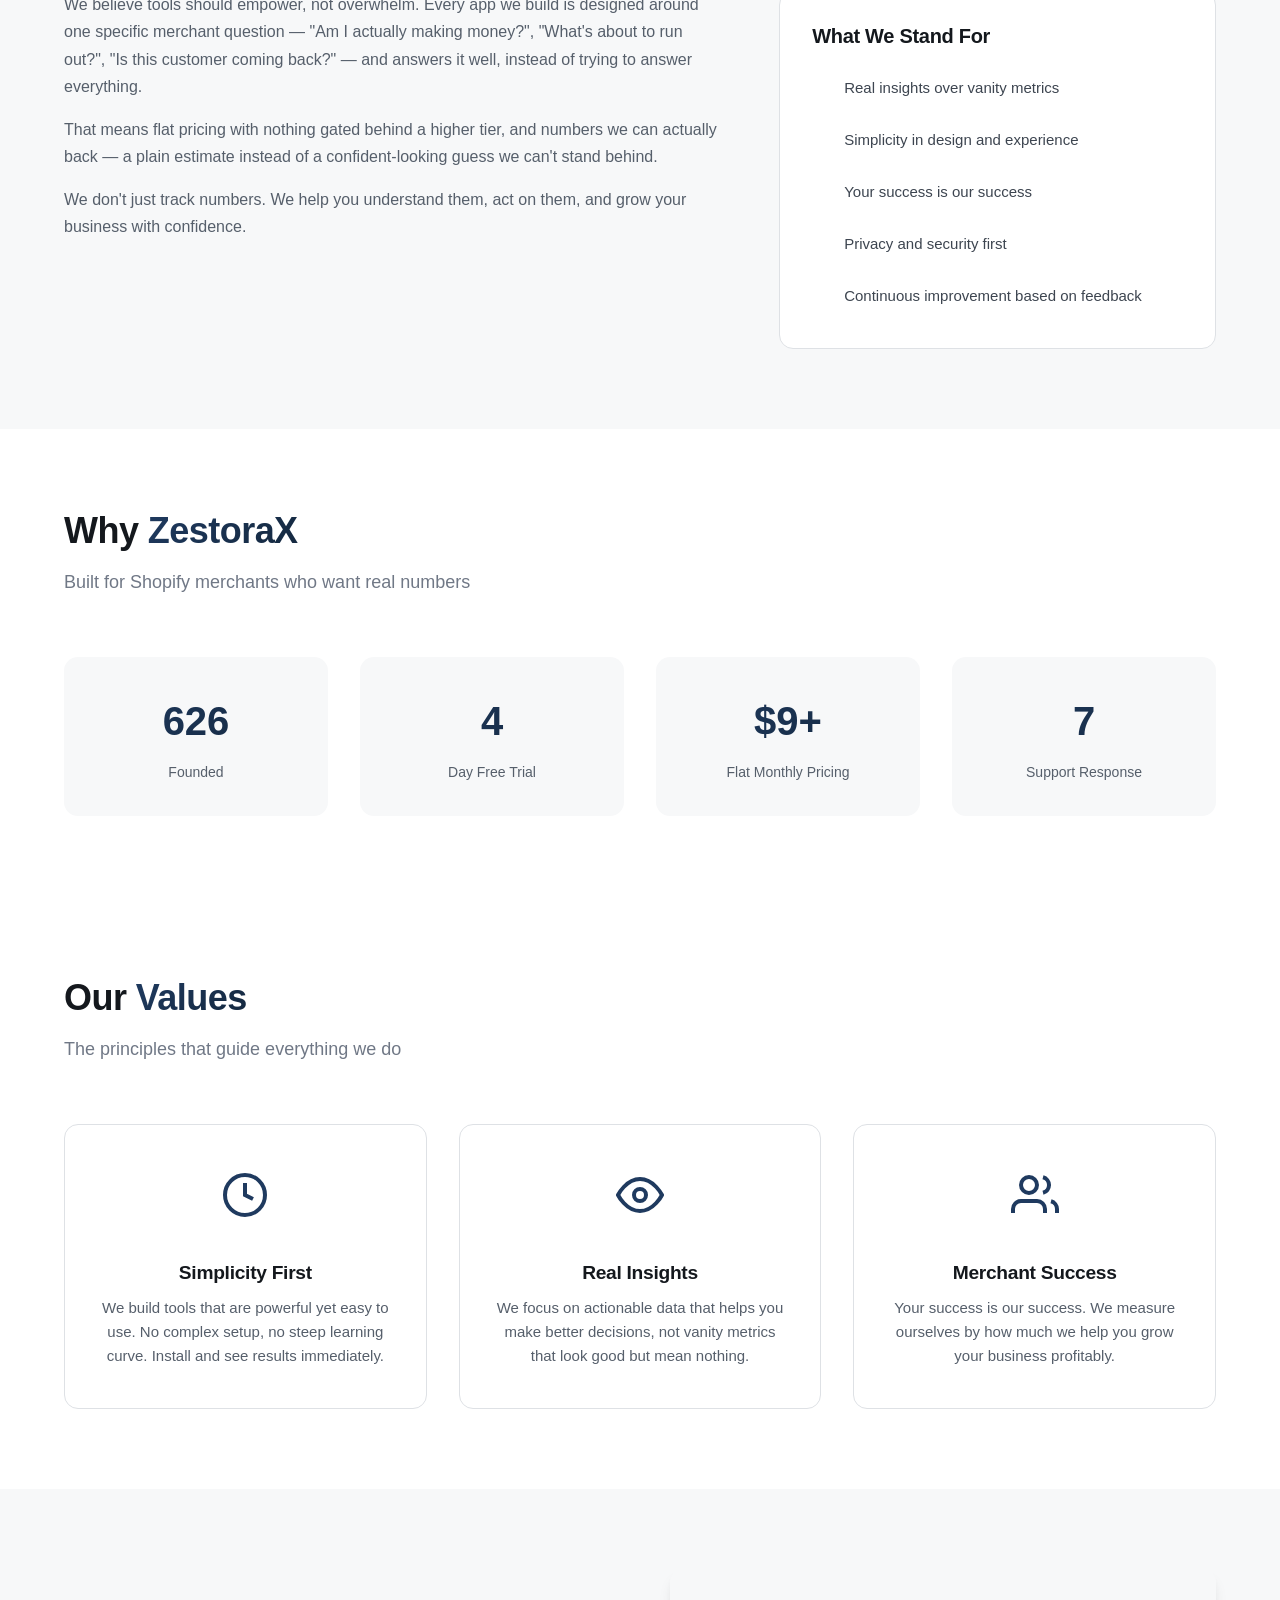
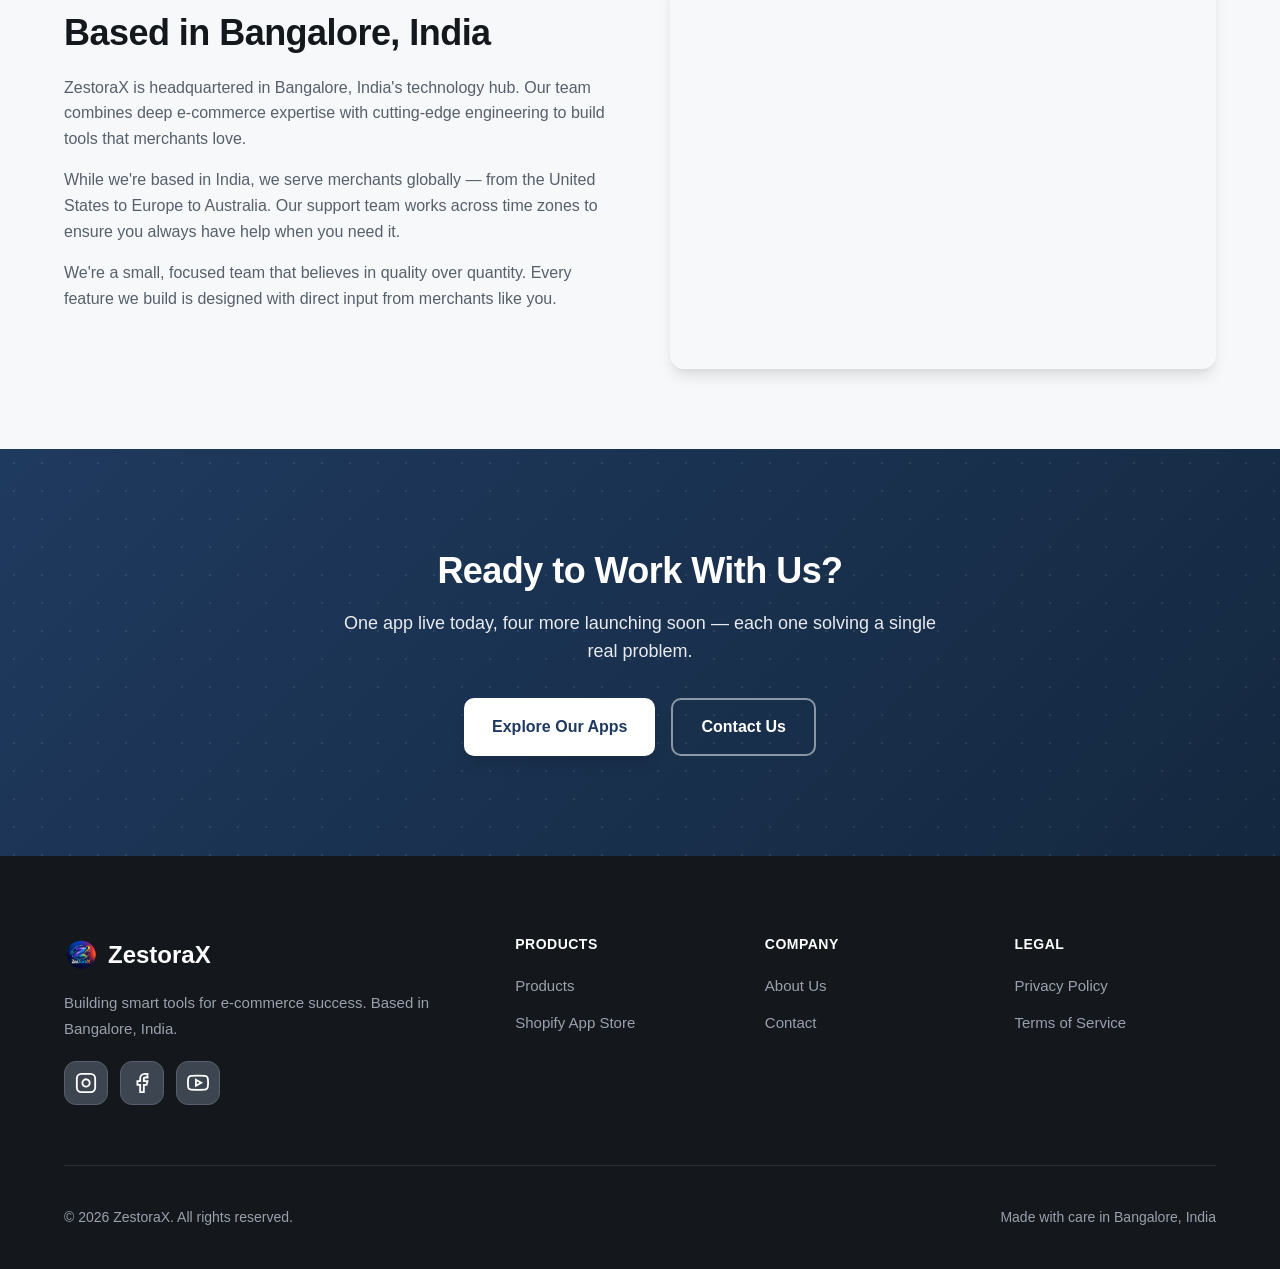
==== commit 66ea2b5f: "Add founder section, site-wide texture, and legal/content accuracy fixes - Added a founder section t" ====
--- a/about.html
+++ b/about.html
@@ -3,8 +3,8 @@
 <head>
     <meta charset="UTF-8">
     <meta name="viewport" content="width=device-width, initial-scale=1.0">
-    <meta name="description" content="About ZestoraX - Learn about our mission to help Shopify merchants understand their true profitability. Based in Bangalore, India.">
-    <meta name="keywords" content="ZestoraX, about us, Shopify apps, e-commerce tools, Bangalore, profit analytics">
+    <meta name="description" content="About ZestoraX - We build focused Shopify apps, each solving one real merchant problem. Based in Bangalore, India.">
+    <meta name="keywords" content="ZestoraX, about us, Shopify apps, e-commerce tools, Bangalore">
     <title>About Us - ZestoraX | E-commerce Tools for Shopify</title>
     <link rel="stylesheet" href="css/styles.css">
     <link rel="icon" type="image/x-icon" href="images/favicon.ico">
@@ -47,16 +47,16 @@
                 <div class="about-text">
                     <h2>Our Story</h2>
                     <p>
-                        ZestoraX was born from a simple observation: most Shopify merchants know their revenue, but have no idea what they actually keep as profit.
-                    </p>
-                    <p>
-                        We saw store owners celebrating big sales days, only to wonder at the end of the month where all the money went. Fees, refunds, discounts, and COGS were silently eating into their margins — and they had no way to track it.
-                    </p>
-                    <p>
-                        That's why we built ProfitGuard Pro. Not another analytics dashboard showing vanity metrics, but a true profit calculator that shows you exactly what you made on every order, every product, every day.
-                    </p>
-                    <p>
-                        Today, we're helping Shopify merchants finally know their real numbers. And we're just getting started.
+                        ZestoraX started with a simple observation: most Shopify merchants know their revenue, but have no idea what they actually keep as profit — and the tools built to help usually bury that answer under features they don't need, at prices gated behind tiers they don't want.
+                    </p>
+                    <p>
+                        Our first app, ProfitGuard Pro, was built to answer one question honestly: what did you actually make, after every cost? Not another dashboard full of vanity metrics — a real profit calculator, nothing more.
+                    </p>
+                    <p>
+                        That same idea — one app, one real problem, solved properly — is now the whole company. ShelfClear, RestockClear, RewardClear, and ShipClear each exist because one specific merchant problem (dead stock, stockouts, loyalty, shipping delays) deserved its own focused answer, not another feature bolted onto something else.
+                    </p>
+                    <p>
+                        Today we have one app live on the Shopify App Store and four more in final testing. We're just getting started.
                     </p>
                 </div>
                 <div class="about-image">
@@ -66,23 +66,44 @@
         </div>
     </section>
 
+    <!-- Founder Section -->
+    <section class="about-content" style="background: var(--gray-50); padding-top: 60px; padding-bottom: 60px;">
+        <div class="container">
+            <div class="founder-card">
+                <div class="founder-photo">
+                    <img src="images/founder/1000273731.jpg" alt="Harish Babu Sammeta">
+                </div>
+                <div class="founder-info">
+                    <h3>Harish Babu Sammeta</h3>
+                    <span class="founder-title">Founder</span>
+                    <p>
+                        Harish holds an M.Tech in Automotive Engineering and a B.Tech in Electronics &amp; Communication Engineering. He started his career as an embedded software engineer and currently works as an automotive engineer — building ZestoraX's apps alongside that, plus freelance application development and electronics projects, in his own time.
+                    </p>
+                    <p>
+                        ZestoraX started in 2026 as a way to bring that same hands-on engineering discipline to Shopify tooling: solve one real problem well, ship it honestly, and skip the rest.
+                    </p>
+                </div>
+            </div>
+        </div>
+    </section>
+
     <!-- Mission Section -->
     <section class="values-section">
         <div class="container">
             <div class="section-header">
                 <h2>Our <span class="gradient-text">Mission</span></h2>
-                <p>Help every Shopify merchant understand their true profitability</p>
+                <p>Build focused Shopify apps that solve one real problem, honestly</p>
             </div>
             <div class="mission-grid">
                 <div class="mission-content">
                     <p>
-                        We believe that data should empower, not overwhelm. Every tool we build is designed to answer one simple question: <strong>"Am I actually making money?"</strong>
-                    </p>
-                    <p>
-                        Revenue is just the beginning of the story. True profit — what you keep after all costs — is what matters. We're on a mission to make that number visible, actionable, and easy to understand for every merchant.
-                    </p>
-                    <p>
-                        We don't just track numbers. We help you understand them, act on them, and grow your business profitably.
+                        We believe tools should empower, not overwhelm. Every app we build is designed around one specific merchant question — "Am I actually making money?", "What's about to run out?", "Is this customer coming back?" — and answers it well, instead of trying to answer everything.
+                    </p>
+                    <p>
+                        That means flat pricing with nothing gated behind a higher tier, and numbers we can actually back — a plain estimate instead of a confident-looking guess we can't stand behind.
+                    </p>
+                    <p>
+                        We don't just track numbers. We help you understand them, act on them, and grow your business with confidence.
                     </p>
                 </div>
                 <div class="mission-values">
@@ -116,8 +137,8 @@
                     <div class="stat-label">Day Free Trial</div>
                 </div>
                 <div class="stat-card">
-                    <div class="stat-value">$19</div>
-                    <div class="stat-label">Starting Price</div>
+                    <div class="stat-value">$9+</div>
+                    <div class="stat-label">Flat Monthly Pricing</div>
                 </div>
                 <div class="stat-card">
                     <div class="stat-value">24hr</div>
@@ -207,9 +228,9 @@
         <div class="container">
             <div class="cta-content">
                 <h2>Ready to Work With Us?</h2>
-                <p>Try ProfitGuard Pro free for 14 days. See your real profits, not just revenue.</p>
+                <p>One app live today, four more launching soon — each one solving a single real problem.</p>
                 <div style="display: flex; gap: 16px; justify-content: center; flex-wrap: wrap;">
-                    <a href="profitguard-pro.html" class="btn btn-white">Explore ProfitGuard Pro</a>
+                    <a href="products.html" class="btn btn-white">Explore Our Apps</a>
                     <a href="contact.html" class="btn btn-outline-light">Contact Us</a>
                 </div>
             </div>
--- a/css/styles.css
+++ b/css/styles.css
@@ -279,6 +279,17 @@
     pointer-events: none;
 }
 
+.hero::before {
+    content: '';
+    position: absolute;
+    inset: 0;
+    background-image: radial-gradient(circle, rgba(31, 58, 95, 0.07) 1.5px, transparent 1.5px);
+    background-size: 28px 28px;
+    -webkit-mask-image: linear-gradient(180deg, rgba(0,0,0,0.9) 0%, transparent 85%);
+    mask-image: linear-gradient(180deg, rgba(0,0,0,0.9) 0%, transparent 85%);
+    pointer-events: none;
+}
+
 .hero.hero-split .hero-grid {
     display: grid;
     grid-template-columns: 1fr 1fr;
@@ -499,7 +510,12 @@
 }
 
 .screenshot-placeholder {
+    position: relative;
     background: var(--gradient-subtle);
+    background-image:
+        radial-gradient(circle, rgba(31, 58, 95, 0.1) 1.5px, transparent 1.5px),
+        var(--gradient-subtle);
+    background-size: 24px 24px, 100% 100%;
     border: 2px dashed var(--gray-300);
     border-radius: var(--radius-lg);
     aspect-ratio: 16/10;
@@ -507,6 +523,7 @@
     align-items: center;
     justify-content: center;
     transition: var(--transition);
+    overflow: hidden;
 }
 
 .screenshot-placeholder:hover {
@@ -1485,12 +1502,24 @@
 
 /* CTA Section */
 .cta {
+    position: relative;
     padding: 100px 0;
     background: var(--gradient);
     text-align: center;
+    overflow: hidden;
+}
+
+.cta::before {
+    content: '';
+    position: absolute;
+    inset: 0;
+    background-image: radial-gradient(circle, rgba(255, 255, 255, 0.09) 1.5px, transparent 1.5px);
+    background-size: 28px 28px;
+    pointer-events: none;
 }
 
 .cta-content {
+    position: relative;
     max-width: 600px;
     margin: 0 auto;
 }
@@ -1517,6 +1546,66 @@
     background: var(--white);
     color: var(--primary);
     border-color: var(--white);
+}
+
+/* Founder Card */
+.founder-card {
+    display: flex;
+    align-items: center;
+    gap: 40px;
+    background: var(--white);
+    border: 1px solid var(--gray-200);
+    border-radius: var(--radius-xl);
+    padding: 40px;
+    box-shadow: var(--shadow-md);
+}
+
+.founder-photo {
+    flex-shrink: 0;
+    width: 160px;
+    height: 160px;
+    border-radius: 50%;
+    overflow: hidden;
+    border: 3px solid var(--gray-100);
+}
+
+.founder-photo img {
+    width: 100%;
+    height: 100%;
+    object-fit: cover;
+    object-position: 60% 25%;
+}
+
+.founder-info h3 {
+    font-size: 1.3rem;
+    margin-bottom: 2px;
+}
+
+.founder-title {
+    display: inline-block;
+    color: var(--secondary);
+    font-weight: 600;
+    font-size: 14px;
+    letter-spacing: 0.03em;
+    text-transform: uppercase;
+    margin-bottom: 14px;
+}
+
+.founder-info p {
+    color: var(--gray-600);
+    line-height: 1.7;
+}
+
+.founder-info p + p {
+    margin-top: 12px;
+}
+
+@media (max-width: 640px) {
+    .founder-card {
+        flex-direction: column;
+        text-align: center;
+        gap: 24px;
+    }
 }
 
 /* Mission Grid */
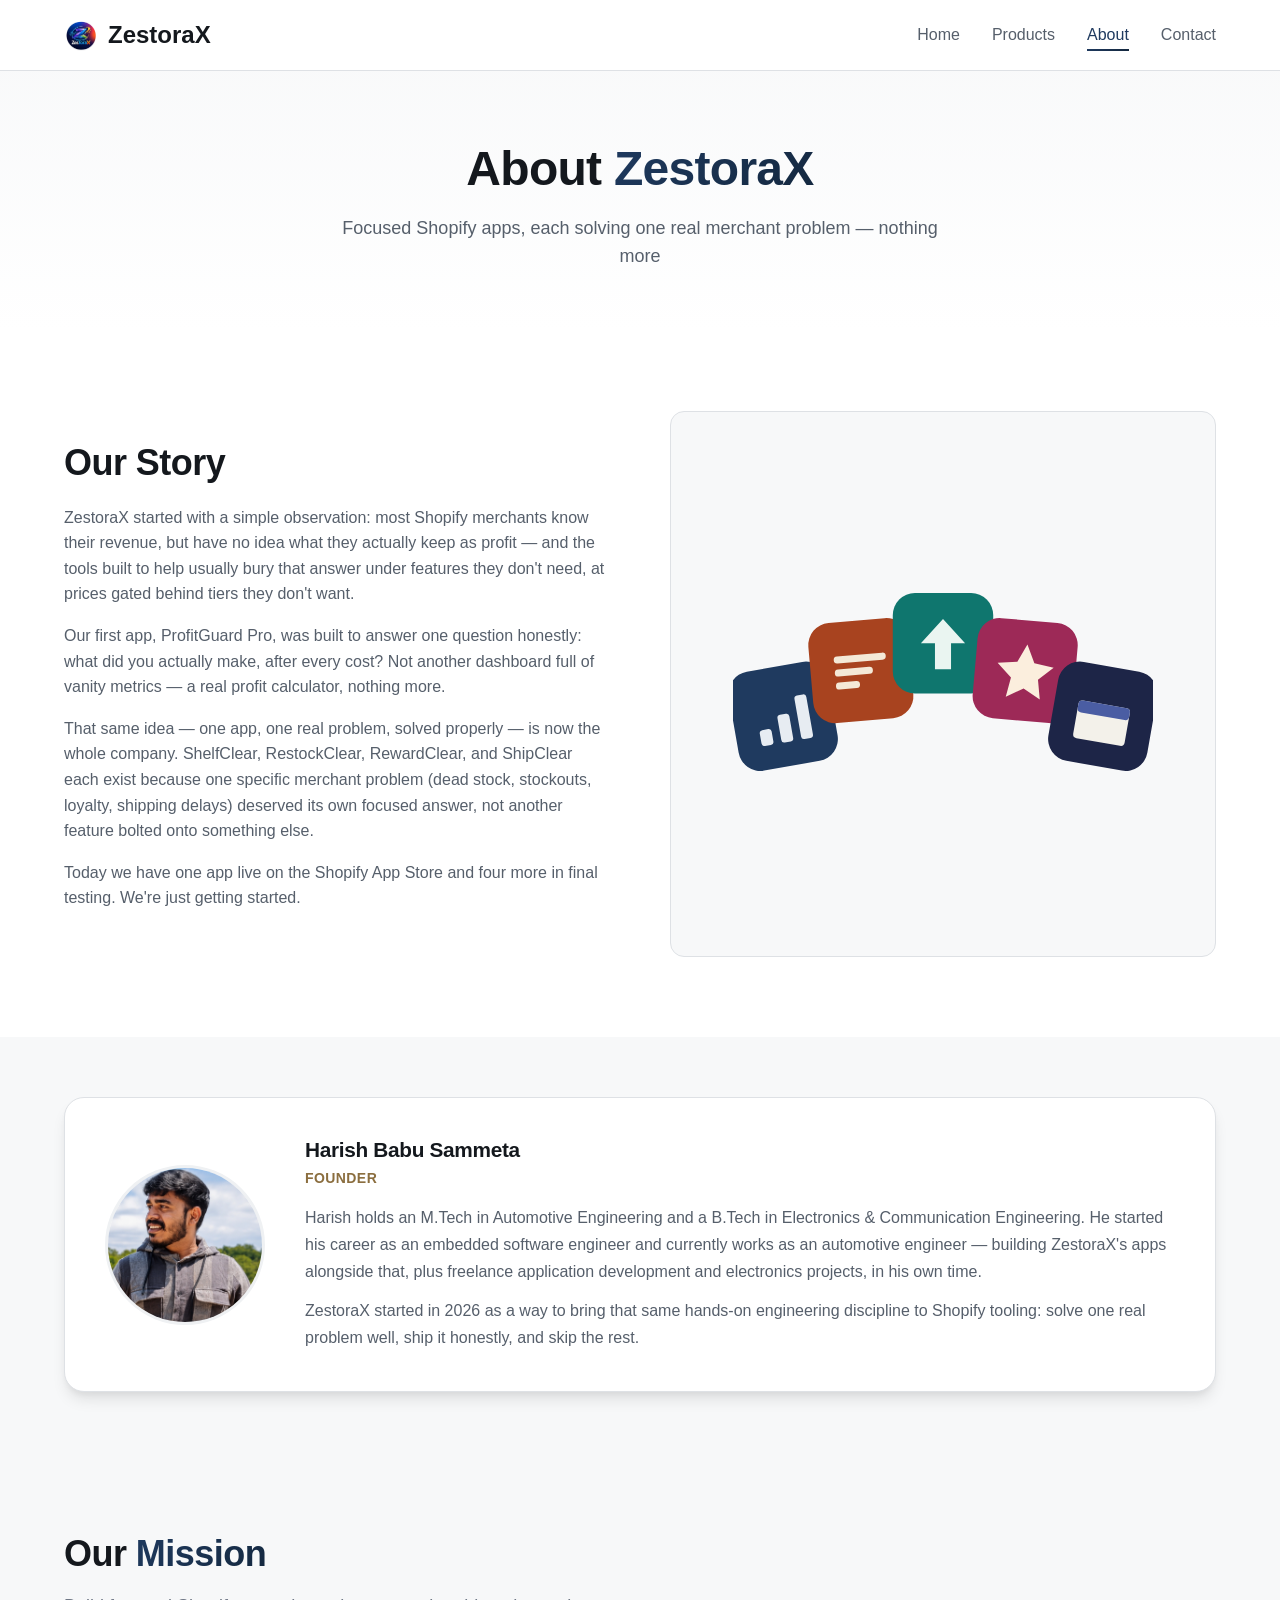
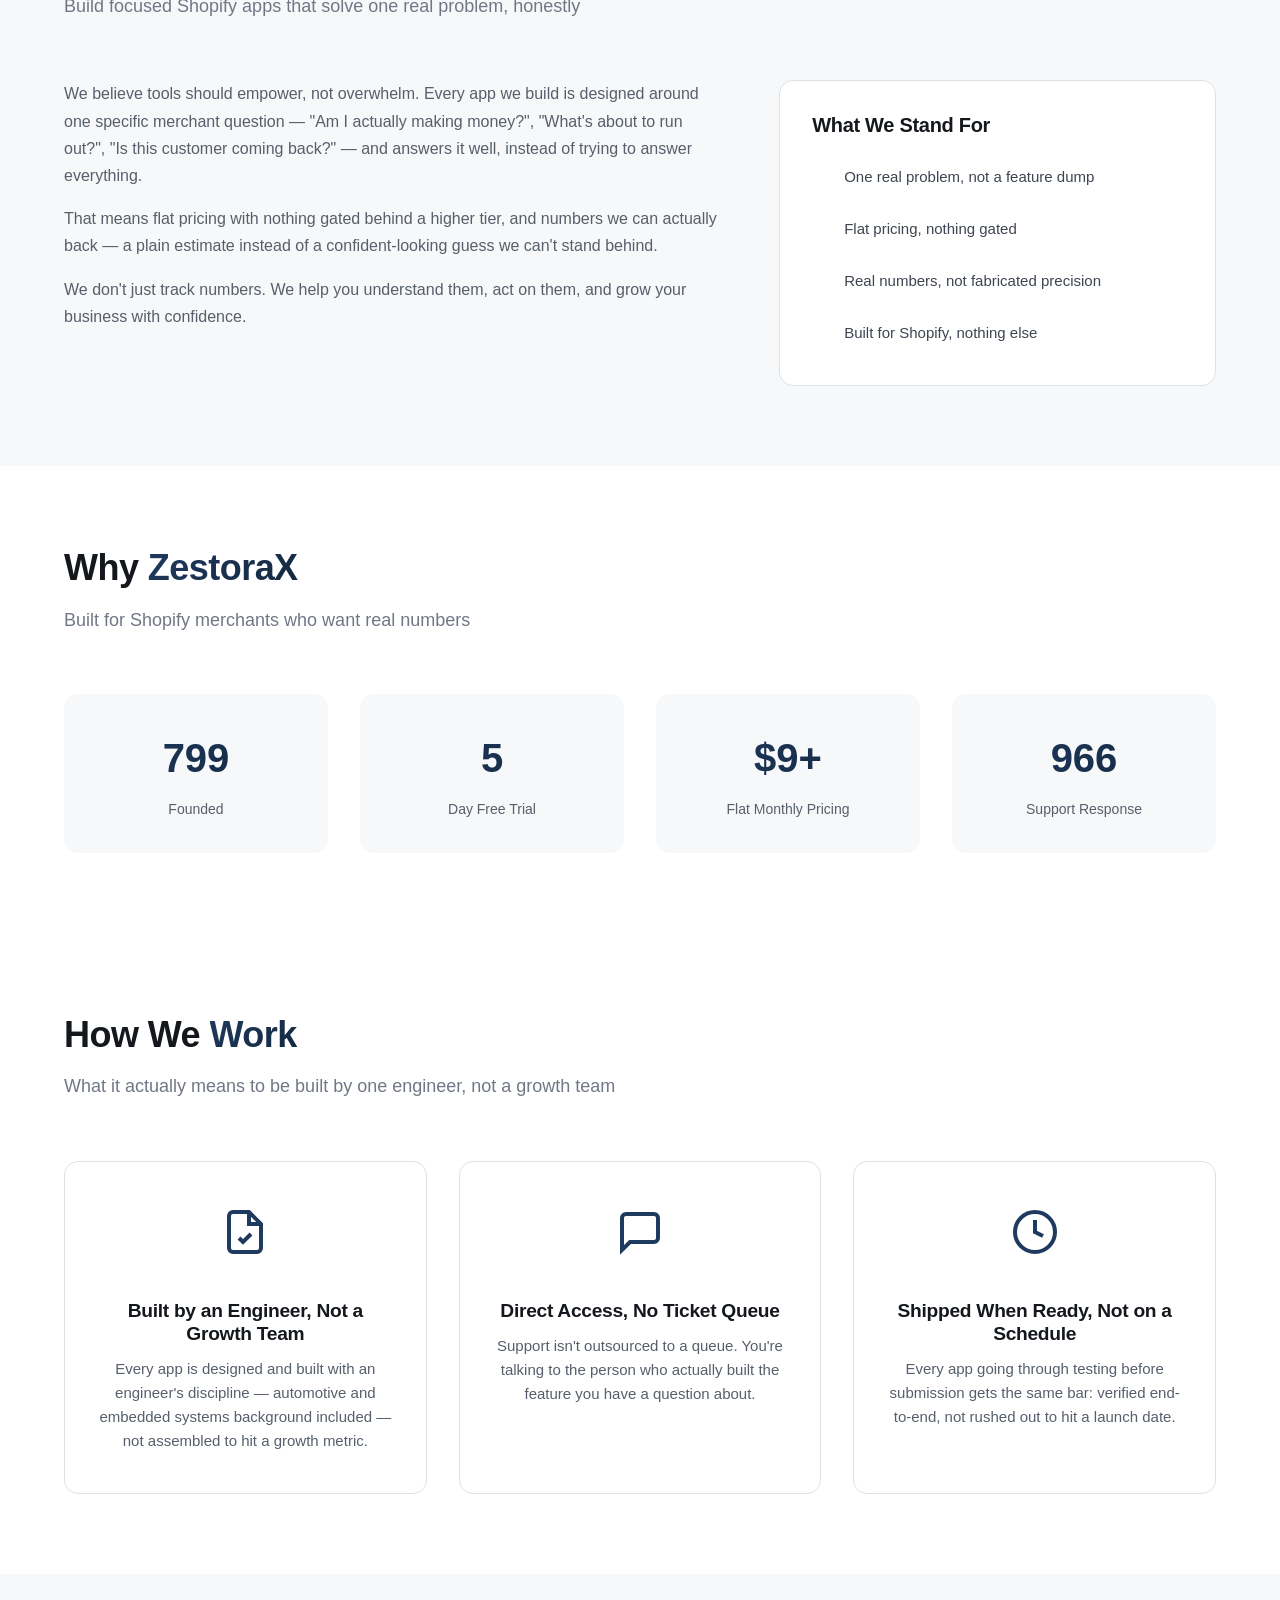
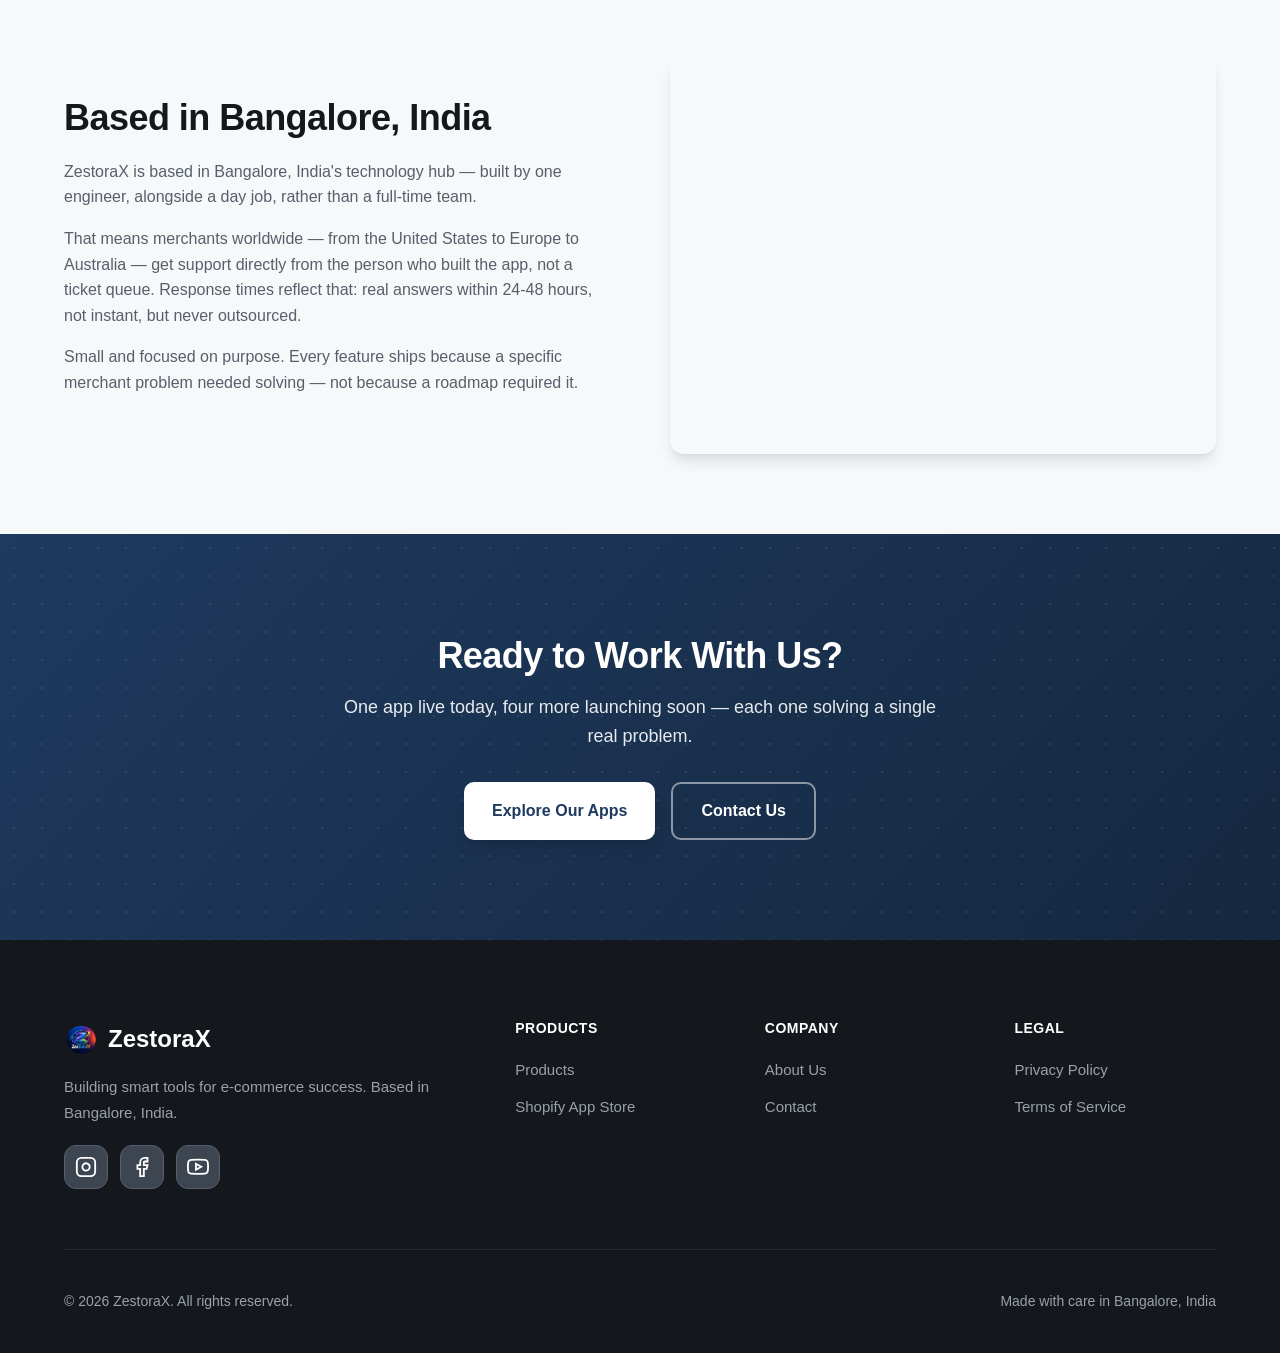
==== commit 3269140d: "Enhance About page: replace fake stock illustration, fix redundant/inconsistent content - Replaced a" ====
--- a/about.html
+++ b/about.html
@@ -36,7 +36,7 @@
     <section class="page-header">
         <div class="container">
             <h1>About <span class="gradient-text">ZestoraX</span></h1>
-            <p>Building smart tools to help e-commerce businesses thrive</p>
+            <p>Focused Shopify apps, each solving one real merchant problem — nothing more</p>
         </div>
     </section>
 
@@ -59,8 +59,39 @@
                         Today we have one app live on the Shopify App Store and four more in final testing. We're just getting started.
                     </p>
                 </div>
-                <div class="about-image">
-                    <img src="images/about-hero.png" alt="ZestoraX - E-commerce Analytics" class="about-hero-img">
+                <div class="about-image" style="background: var(--gray-50); border: 1px solid var(--gray-200); display: flex; align-items: center; justify-content: center; padding: 40px; aspect-ratio: 1;">
+                    <svg viewBox="0 0 460 200" style="width: 100%; height: auto; max-width: 420px;" role="img" aria-label="The five ZestoraX app icons: ProfitGuard Pro, ShelfClear, RestockClear, RewardClear, and ShipClear">
+                        <!-- ProfitGuard Pro: ascending bars (profit growing) -->
+                        <g transform="translate(0,80) scale(1.1) rotate(-10,50,50)">
+                            <rect width="100" height="100" rx="22" fill="#1F3A5F"/>
+                            <rect x="24" y="60" width="12" height="16" rx="3" fill="#E7ECF2"/>
+                            <rect x="44" y="48" width="12" height="28" rx="3" fill="#E7ECF2"/>
+                            <rect x="64" y="32" width="12" height="44" rx="3" fill="#E7ECF2"/>
+                        </g>
+                        <!-- ShelfClear: emptying-shelf bars -->
+                        <g transform="translate(85,30) scale(1.1) rotate(-5,50,50)">
+                            <rect width="100" height="100" rx="22" fill="#A8431F"/>
+                            <rect x="24" y="34" width="52" height="7" rx="3.5" fill="#F4E9D7"/>
+                            <rect x="24" y="47" width="38" height="7" rx="3.5" fill="#F4E9D7"/>
+                            <rect x="24" y="60" width="24" height="7" rx="3.5" fill="#F4E9D7"/>
+                        </g>
+                        <!-- RestockClear: upward arrow -->
+                        <g transform="translate(175,0) scale(1.1)">
+                            <rect width="100" height="100" rx="22" fill="#0F766E"/>
+                            <path d="M50 26 L72 50 L58 50 L58 76 L42 76 L42 50 L28 50 Z" fill="#EAF5F1"/>
+                        </g>
+                        <!-- RewardClear: star -->
+                        <g transform="translate(265,30) scale(1.1) rotate(5,50,50)">
+                            <rect width="100" height="100" rx="22" fill="#9D2957"/>
+                            <path d="M50 24 L58.5 42 L78 44.6 L63.5 58 L67 77.5 L50 68 L33 77.5 L36.5 58 L22 44.6 L41.5 42 Z" fill="#FBEEDD"/>
+                        </g>
+                        <!-- ShipClear: package -->
+                        <g transform="translate(350,80) scale(1.1) rotate(10,50,50)">
+                            <rect width="100" height="100" rx="22" fill="#1D2547"/>
+                            <rect x="24" y="38" width="52" height="38" rx="4" fill="#F3F1EA"/>
+                            <rect x="24" y="38" width="52" height="12" rx="4" fill="#4A5DA3"/>
+                        </g>
+                    </svg>
                 </div>
             </div>
         </div>
@@ -109,11 +140,10 @@
                 <div class="mission-values">
                     <h3>What We Stand For</h3>
                     <ul class="feature-list">
-                        <li>Real insights over vanity metrics</li>
-                        <li>Simplicity in design and experience</li>
-                        <li>Your success is our success</li>
-                        <li>Privacy and security first</li>
-                        <li>Continuous improvement based on feedback</li>
+                        <li>One real problem, not a feature dump</li>
+                        <li>Flat pricing, nothing gated</li>
+                        <li>Real numbers, not fabricated precision</li>
+                        <li>Built for Shopify, nothing else</li>
                     </ul>
                 </div>
             </div>
@@ -141,7 +171,7 @@
                     <div class="stat-label">Flat Monthly Pricing</div>
                 </div>
                 <div class="stat-card">
-                    <div class="stat-value">24hr</div>
+                    <div class="stat-value">24-48hr</div>
                     <div class="stat-label">Support Response</div>
                 </div>
             </div>
@@ -152,41 +182,39 @@
     <section class="values-section" style="background: var(--white);">
         <div class="container">
             <div class="section-header">
-                <h2>Our <span class="gradient-text">Values</span></h2>
-                <p>The principles that guide everything we do</p>
+                <h2>How We <span class="gradient-text">Work</span></h2>
+                <p>What it actually means to be built by one engineer, not a growth team</p>
             </div>
             <div class="values-grid">
                 <div class="value-card">
                     <div class="icon">
                         <svg viewBox="0 0 24 24" fill="none" stroke="currentColor" stroke-width="2" style="width: 48px; height: 48px; stroke: var(--primary);">
-                            <circle cx="12" cy="12" r="10"/>
-                            <polyline points="12 6 12 12 16 14"/>
+                            <path d="M14 2H6a2 2 0 0 0-2 2v16a2 2 0 0 0 2 2h12a2 2 0 0 0 2-2V8z"/>
+                            <polyline points="14 2 14 8 20 8"/>
+                            <path d="M9 15l2 2 4-4"/>
                         </svg>
                     </div>
-                    <h3>Simplicity First</h3>
-                    <p>We build tools that are powerful yet easy to use. No complex setup, no steep learning curve. Install and see results immediately.</p>
+                    <h3>Built by an Engineer, Not a Growth Team</h3>
+                    <p>Every app is designed and built with an engineer's discipline — automotive and embedded systems background included — not assembled to hit a growth metric.</p>
                 </div>
                 <div class="value-card">
                     <div class="icon">
                         <svg viewBox="0 0 24 24" fill="none" stroke="currentColor" stroke-width="2" style="width: 48px; height: 48px; stroke: var(--primary);">
-                            <path d="M1 12s4-8 11-8 11 8 11 8-4 8-11 8-11-8-11-8z"/>
-                            <circle cx="12" cy="12" r="3"/>
+                            <path d="M21 15a2 2 0 0 1-2 2H7l-4 4V5a2 2 0 0 1 2-2h14a2 2 0 0 1 2 2z"/>
                         </svg>
                     </div>
-                    <h3>Real Insights</h3>
-                    <p>We focus on actionable data that helps you make better decisions, not vanity metrics that look good but mean nothing.</p>
+                    <h3>Direct Access, No Ticket Queue</h3>
+                    <p>Support isn't outsourced to a queue. You're talking to the person who actually built the feature you have a question about.</p>
                 </div>
                 <div class="value-card">
                     <div class="icon">
                         <svg viewBox="0 0 24 24" fill="none" stroke="currentColor" stroke-width="2" style="width: 48px; height: 48px; stroke: var(--primary);">
-                            <path d="M17 21v-2a4 4 0 0 0-4-4H5a4 4 0 0 0-4 4v2"/>
-                            <circle cx="9" cy="7" r="4"/>
-                            <path d="M23 21v-2a4 4 0 0 0-3-3.87"/>
-                            <path d="M16 3.13a4 4 0 0 1 0 7.75"/>
+                            <circle cx="12" cy="12" r="10"/>
+                            <path d="M12 6v6l4 2"/>
                         </svg>
                     </div>
-                    <h3>Merchant Success</h3>
-                    <p>Your success is our success. We measure ourselves by how much we help you grow your business profitably.</p>
+                    <h3>Shipped When Ready, Not on a Schedule</h3>
+                    <p>Every app going through testing before submission gets the same bar: verified end-to-end, not rushed out to hit a launch date.</p>
                 </div>
             </div>
         </div>
@@ -199,13 +227,13 @@
                 <div class="about-text">
                     <h2>Based in Bangalore, India</h2>
                     <p>
-                        ZestoraX is headquartered in Bangalore, India's technology hub. Our team combines deep e-commerce expertise with cutting-edge engineering to build tools that merchants love.
-                    </p>
-                    <p>
-                        While we're based in India, we serve merchants globally — from the United States to Europe to Australia. Our support team works across time zones to ensure you always have help when you need it.
-                    </p>
-                    <p>
-                        We're a small, focused team that believes in quality over quantity. Every feature we build is designed with direct input from merchants like you.
+                        ZestoraX is based in Bangalore, India's technology hub — built by one engineer, alongside a day job, rather than a full-time team.
+                    </p>
+                    <p>
+                        That means merchants worldwide — from the United States to Europe to Australia — get support directly from the person who built the app, not a ticket queue. Response times reflect that: real answers within 24-48 hours, not instant, but never outsourced.
+                    </p>
+                    <p>
+                        Small and focused on purpose. Every feature ships because a specific merchant problem needed solving — not because a roadmap required it.
                     </p>
                 </div>
                 <div class="map-container">
